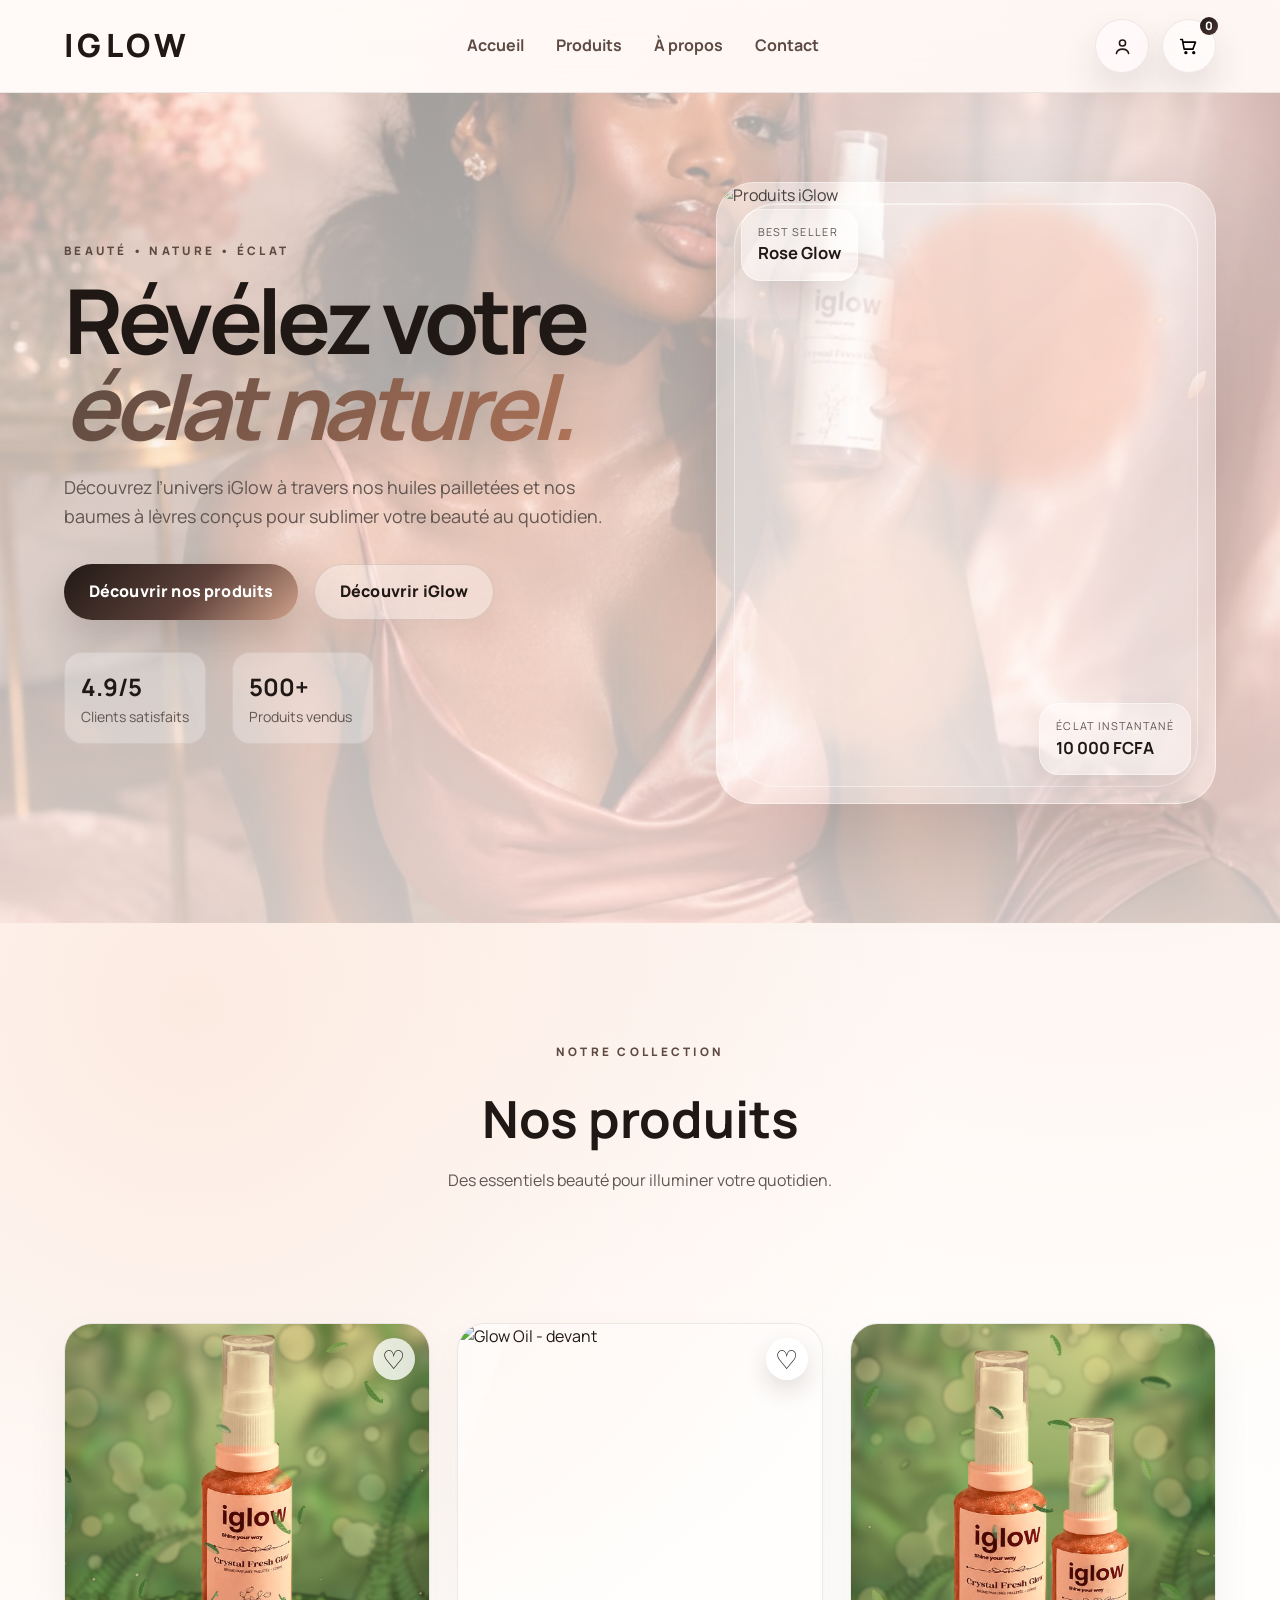
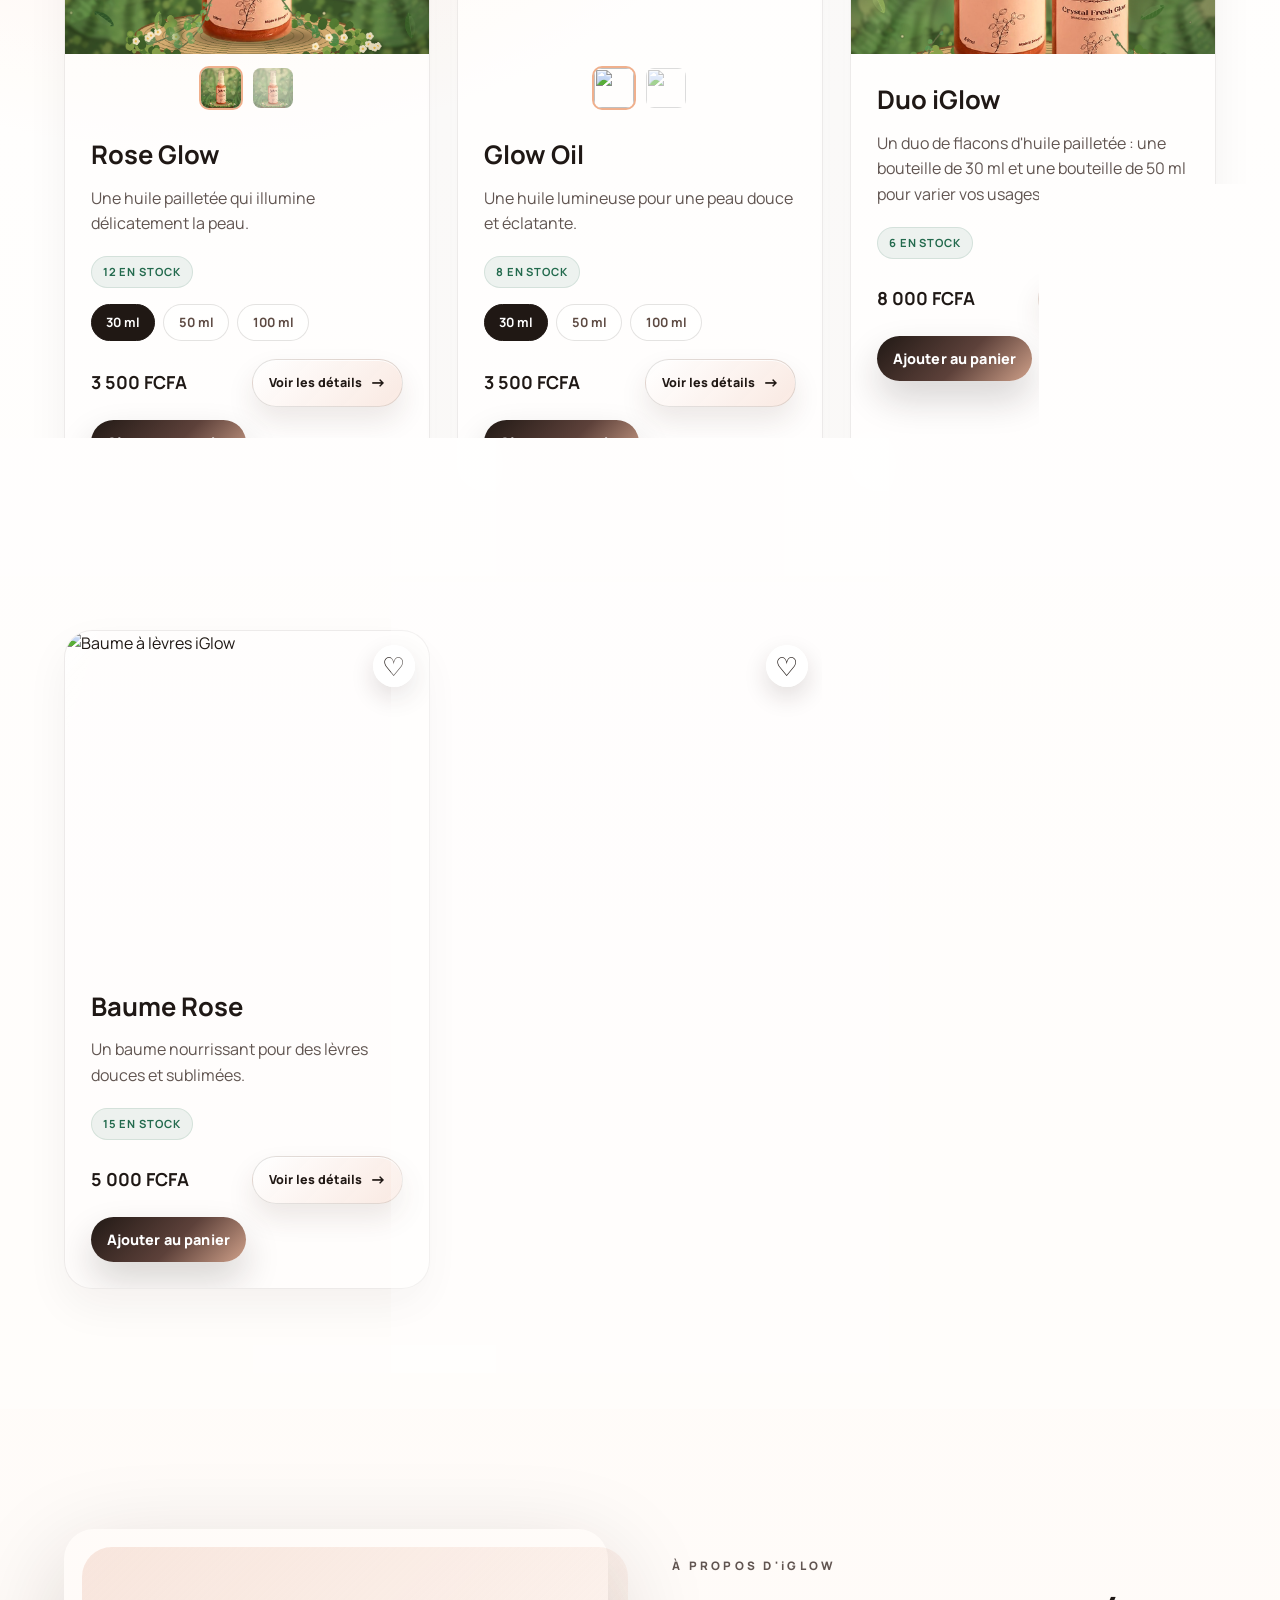
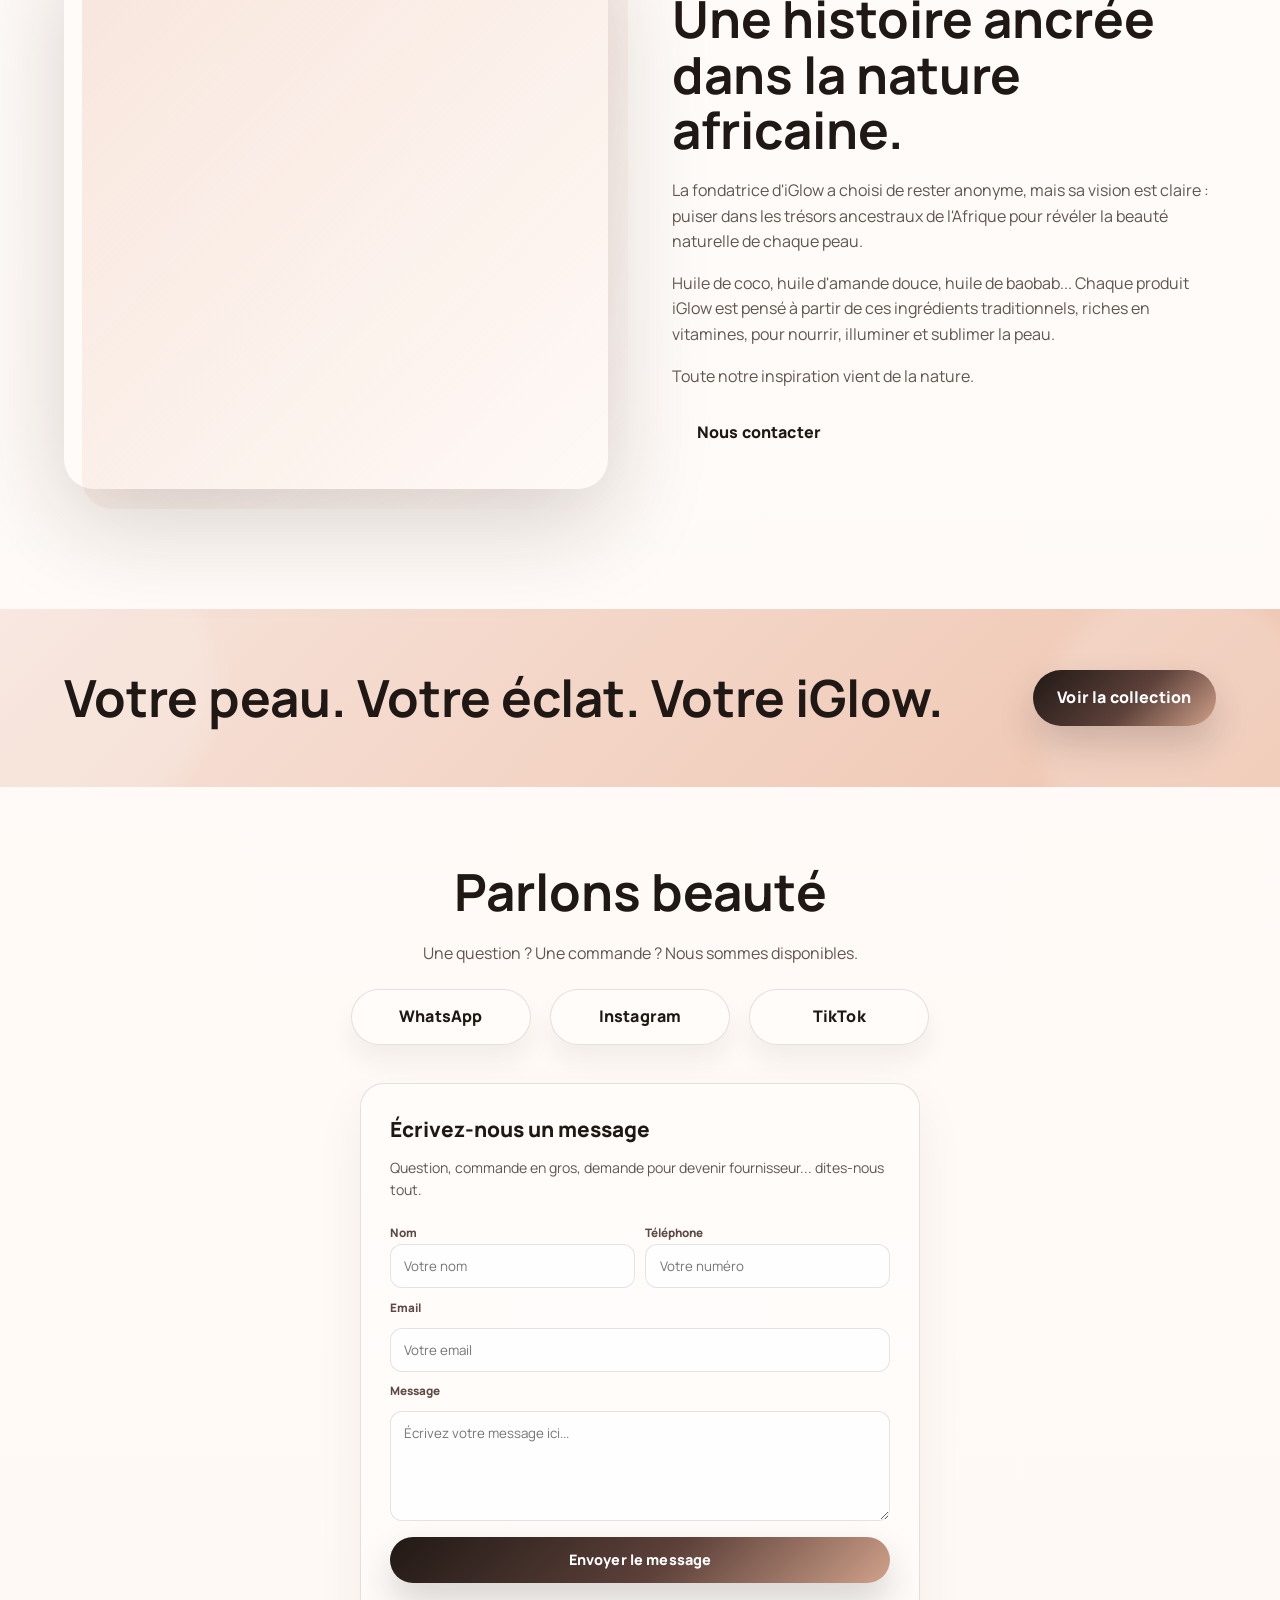
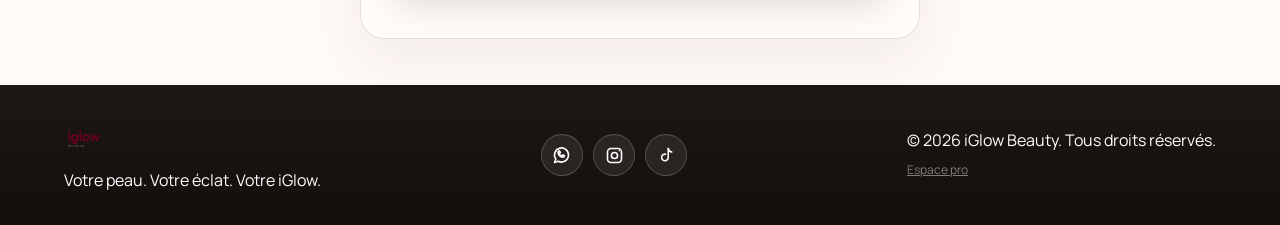
==== index.html @ 8fcd2f87 "Mettre a jour la photo de Rose Glow et deplacer Duo iGlow vers les huiles - Rose Glow utilise la pho" ====
<!DOCTYPE html>
<html lang="fr">
<head>
    <meta charset="UTF-8">
    <meta name="viewport" content="width=device-width, initial-scale=1.0">
    <title>iGlow Beauty | Votre éclat naturel</title>
    <meta name="description" content="Découvrez les huiles pailletées et baumes à lèvres iGlow.">
    <link rel="preconnect" href="https://fonts.googleapis.com">
    <link rel="preconnect" href="https://fonts.gstatic.com" crossorigin>
    <link href="https://fonts.googleapis.com/css2?family=Manrope:wght@400;500;600;700;800&display=swap" rel="stylesheet">
    <style>
.icon{width:21px;height:21px;display:block;fill:none;stroke:currentColor;stroke-width:1.8;stroke-linecap:round;stroke-linejoin:round}
@media (max-width:820px){.product-bottom{display:grid;grid-template-columns:1fr 1fr;align-items:stretch;gap:.7rem}.product-bottom strong{grid-column:1 / -1}.details-button,.order-button{width:100%;min-height:46px}}
@keyframes statFloat{0%,100%{transform:translateY(0) rotate(0deg)}50%{transform:translateY(-8px) rotate(.6deg)}}
.mini-stats div{animation:statFloat 4.8s ease-in-out infinite}.mini-stats div:nth-child(2){animation-delay:1.2s}.products-section{padding-bottom:48px}.category:last-child{margin-bottom:0}.about{padding-top:76px}
.header{background-image:linear-gradient(rgba(255,250,247,.68),rgba(255,250,247,.58)),url("photo hero.jpeg");background-size:cover;background-position:center 28%}.hero{background-image:linear-gradient(rgba(255,250,247,.64),rgba(255,250,247,.78)),url("photo hero.jpeg");background-size:cover;background-position:center 30%}.hero::before{background:radial-gradient(circle at 15% 20%,rgba(243,215,202,.28),transparent 18%),radial-gradient(circle at 80% 10%,rgba(255,255,255,.42),transparent 26%)}
:root{--bg:#fffaf7;--bg-strong:#f7eee9;--panel:rgba(255,255,255,.42);--panel-strong:rgba(255,255,255,.7);--primary:#201814;--primary-soft:#5d4a42;--accent:#f3d7ca;--accent-strong:#f0b08d;--text:#1f1815;--muted:#615551;--line:rgba(32,24,20,.12);--shadow-soft:0 30px 80px rgba(37,24,21,.12);--shadow-strong:0 32px 100px rgba(39,20,17,.18);--glass:rgba(255,255,255,.18);--glow:rgba(241,170,146,.45)}
*{margin:0;padding:0;box-sizing:border-box}
html{scroll-behavior:smooth}
body{font-family:"Manrope",sans-serif;color:var(--text);background:radial-gradient(circle at 15% 20%,rgba(240,176,141,.35),transparent 18%),radial-gradient(circle at 85% 10%,rgba(248,223,212,.65),transparent 20%),linear-gradient(180deg,#fffaf7 0%,#fffdfb 34%,#fff9f5 100%);line-height:1.6;overflow-x:hidden}
body.modal-open{overflow:hidden}
body::before{content:"";position:fixed;inset:0;background:linear-gradient(120deg,transparent 0%,rgba(255,255,255,.18) 45%,transparent 100%);pointer-events:none;z-index:0}
img{width:100%;display:block;object-fit:cover}
a{text-decoration:none;color:inherit}
button{font:inherit;border:none;background:none;cursor:pointer}
.container{width:min(1200px,90%);margin:0 auto;position:relative;z-index:1}
@keyframes floatY{0%,100%{transform:translateY(0)}50%{transform:translateY(-14px)}}
@keyframes drift{0%,100%{transform:translate3d(0,0,0) scale(1)}50%{transform:translate3d(15px,-18px,0) scale(1.08)}}
@keyframes pulseGlow{0%,100%{transform:scale(1);opacity:.72}50%{transform:scale(1.18);opacity:1}}
@keyframes shine{0%{transform:translateX(-120%) skewX(-20deg)}100%{transform:translateX(280%) skewX(-20deg)}}
@keyframes fadeUp{0%{opacity:0;transform:translateY(30px)}100%{opacity:1;transform:translateY(0)}}
@keyframes softBob{0%,100%{transform:translateY(0)}50%{transform:translateY(-6px)}}
@keyframes sparkleDrift{0%,100%{transform:translate3d(0,0,0) rotate(0deg)}50%{transform:translate3d(8px,-12px,0) rotate(6deg)}}
@keyframes premiumFloat{0%,100%{transform:translateY(0) scale(1);box-shadow:0 14px 28px rgba(72,36,28,.12)}50%{transform:translateY(-6px) scale(1.02);box-shadow:0 24px 42px rgba(72,36,28,.18)}}
@keyframes shimmerSweep{0%{transform:translateX(-120%) skewX(-18deg)}100%{transform:translateX(220%) skewX(-18deg)}}
@keyframes floatParticle{0%,100%{transform:translate3d(0,0,0) scale(1);opacity:.55}50%{transform:translate3d(10px,-18px,0) scale(1.14);opacity:1}}
@keyframes shimmerCore{0%,100%{opacity:.4;transform:scale(1)}50%{opacity:1;transform:scale(1.08)}}
@keyframes petalFloat{0%,100%{transform:translate3d(0,0,0) rotate(-8deg) scale(1);opacity:.5}50%{transform:translate3d(12px,-24px,0) rotate(14deg) scale(1.08);opacity:.9}}
@keyframes glowBreath{0%,100%{box-shadow:0 0 0 0 rgba(240,176,141,.08),inset 0 0 35px rgba(255,255,255,.12)}50%{box-shadow:0 0 0 14px rgba(240,176,141,.04),inset 0 0 55px rgba(255,255,255,.28)}}
.reveal{opacity:0;transform:translateY(30px);transition:opacity .9s ease,transform .9s ease}.reveal.visible{opacity:1;transform:translateY(0)}
.header{position:sticky;top:0;z-index:2000;background:rgba(255,250,247,.5);backdrop-filter:blur(18px);-webkit-backdrop-filter:blur(18px);border-bottom:1px solid rgba(32,24,20,.08)}
.nav{display:flex;align-items:center;justify-content:space-between;min-height:92px}.logo{font-size:2rem;font-weight:800;letter-spacing:.14em;text-transform:uppercase;position:relative;z-index:1;animation:softBob 4.5s ease-in-out infinite}
.nav-menu{display:flex;align-items:center;gap:2rem;font-weight:700;color:var(--primary-soft)}.nav-menu a{position:relative;transition:color .3s ease}.nav-menu a::after{content:"";position:absolute;left:0;bottom:-9px;width:100%;height:2px;background:linear-gradient(90deg,var(--primary),var(--accent-strong));transform:scaleX(0);transform-origin:center;transition:transform .3s ease}.nav-menu a:hover{color:var(--primary)}.nav-menu a:hover::after{transform:scaleX(1)}
.nav-actions{display:flex;align-items:center;gap:.8rem}.account-button{position:relative;width:54px;height:54px;display:grid;place-items:center;border-radius:50%;background:rgba(255,255,255,.5);border:1px solid rgba(32,24,20,.08);box-shadow:0 18px 36px rgba(53,39,34,.12);color:var(--primary);font-size:1.55rem;transition:transform .35s ease,box-shadow .35s ease,background .35s ease}.account-button:hover{transform:translateY(-2px) scale(1.04);background:rgba(255,255,255,.86);box-shadow:0 20px 40px rgba(53,39,34,.16)}
.cart-button,.burger{position:relative;width:54px;height:54px;display:grid;place-items:center;border-radius:50%;background:rgba(255,255,255,.5);border:1px solid rgba(32,24,20,.08);box-shadow:0 18px 36px rgba(53,39,34,.12);backdrop-filter:blur(12px);-webkit-backdrop-filter:blur(12px);transition:transform .35s ease,box-shadow .35s ease}.cart-button:hover,.burger:hover{transform:translateY(-2px) scale(1.02);box-shadow:0 20px 40px rgba(53,39,34,.16)}
.cart-count{position:absolute;right:-3px;top:-3px;min-width:18px;height:18px;padding:0 4px;display:grid;place-items:center;background:linear-gradient(135deg,var(--primary),#4b3531);color:#fff;border-radius:999px;font-size:.72rem;font-weight:800}.burger{display:none;border-radius:50%;padding:0;align-content:center;justify-items:center;gap:4px;overflow:hidden}.burger span{display:block;width:20px;height:2px;background:var(--primary);border-radius:999px;margin:0;transition:transform .3s ease,opacity .3s ease}.burger.open span:nth-child(1){transform:translateY(6px) rotate(45deg)}.burger.open span:nth-child(2){opacity:0}.burger.open span:nth-child(3){transform:translateY(-6px) rotate(-45deg)}
.hero{padding:80px 0 110px;position:relative}.hero::before{content:"";position:absolute;inset:0;background:radial-gradient(circle at 15% 20%,rgba(243,215,202,.4),transparent 18%),radial-gradient(circle at 80% 10%,rgba(255,255,255,.65),transparent 26%);pointer-events:none}.hero-content{display:grid;grid-template-columns:1.08fr .92fr;gap:64px;align-items:center}.hero-text{position:relative;z-index:1}.small-title,.section-title>p{font-size:.73rem;font-weight:800;letter-spacing:.28em;margin-bottom:1rem;color:var(--primary-soft)}.hero h1{font-size:clamp(3.1rem,7vw,6rem);line-height:.96;letter-spacing:-.06em;margin-bottom:1.5rem;text-shadow:0 12px 30px rgba(41,25,22,.06)}.hero h1 span{display:inline-block;font-style:italic;color:var(--primary-soft);background:linear-gradient(135deg,var(--primary-soft),#b1755a);-webkit-background-clip:text;background-clip:text;color:transparent}.hero-copy{max-width:580px;font-size:1.12rem;color:var(--muted)}
.hero-buttons{display:flex;gap:1rem;flex-wrap:wrap;margin-top:2.1rem}.button,.order-button,.contact-button{display:inline-flex;align-items:center;justify-content:center;min-height:56px;padding:.9rem 1.55rem;border-radius:999px;font-weight:800;letter-spacing:.01em;position:relative;overflow:hidden;transition:transform .3s ease,box-shadow .35s ease,filter .35s ease}.button::before,.order-button::before,.contact-button::before{content:"";position:absolute;inset:0;background:linear-gradient(120deg,transparent 0%,rgba(255,255,255,.45) 40%,transparent 100%);transform:translateX(-130%) skewX(-18deg);transition:transform .8s ease}.button:hover::before,.order-button:hover::before,.contact-button:hover::before{transform:translateX(130%) skewX(-18deg)}.button:hover,.order-button:hover,.contact-button:hover{transform:translateY(-3px);filter:brightness(1.03)}.primary-btn,.order-button{background:linear-gradient(135deg,#211915 0%,#5d413a 55%,#d0a18a 100%);color:#fff;box-shadow:0 18px 36px rgba(31,24,21,.18)}.button-outline,.contact-button{border:1px solid rgba(32,24,20,.12);background:rgba(255,255,255,.32);backdrop-filter:blur(10px);-webkit-backdrop-filter:blur(10px);color:var(--primary);box-shadow:0 12px 28px rgba(61,41,33,.06)}
.mini-stats{display:flex;gap:1.6rem;flex-wrap:wrap;margin-top:2rem}.mini-stats div{display:flex;flex-direction:column;min-width:142px;padding:.9rem 1rem;border-radius:18px;background:rgba(255,255,255,.28);border:1px solid rgba(32,24,20,.06);backdrop-filter:blur(10px);-webkit-backdrop-filter:blur(10px)}.mini-stats strong{font-size:1.5rem}.mini-stats span{color:var(--muted);font-size:.88rem}
.hero-visual{position:relative;min-height:640px;display:grid;place-items:center}.hero-visual::before{content:"";position:absolute;inset:30px 18px 26px 18px;border-radius:42px;border:1px solid rgba(255,255,255,.45);background:rgba(255,255,255,.08);box-shadow:inset 0 1px 0 rgba(255,255,255,.6);pointer-events:none;animation:glowBreath 6s ease-in-out infinite}.glow-orb{position:absolute;border-radius:50%;filter:blur(10px);animation:pulseGlow 5s ease-in-out infinite}.orb-one{width:280px;height:280px;background:rgba(241,170,146,.38);top:30px;right:60px}.orb-two{width:220px;height:220px;background:rgba(244,215,202,.6);bottom:70px;left:40px;animation-delay:.8s}.sparkle{position:absolute;width:12px;height:12px;border-radius:50%;background:radial-gradient(circle,#fff,#f7d8c4 30%,rgba(255,255,255,0) 72%);box-shadow:0 0 18px rgba(255,255,255,.9),0 0 32px rgba(243,215,202,.7);animation:floatParticle 6s ease-in-out infinite}.sparkle:nth-child(1){top:18%;left:8%;animation-delay:.2s}.sparkle:nth-child(2){right:10%;top:22%;animation-delay:1.4s}.sparkle:nth-child(3){bottom:18%;left:18%;animation-delay:2.2s}.sparkle:nth-child(4){bottom:12%;right:15%;animation-delay:3s}.petal{position:absolute;width:18px;height:28px;border-radius:100% 0 100% 0;background:linear-gradient(145deg,rgba(255,255,255,.75),rgba(240,176,141,.5));filter:blur(.2px);box-shadow:0 8px 18px rgba(190,111,87,.12);animation:petalFloat 7s ease-in-out infinite;pointer-events:none}.petal-one{top:31%;right:2%;animation-delay:1.2s}.petal-two{bottom:25%;left:4%;transform:rotate(-35deg) scale(.8);animation-delay:3.4s}.hero-text,.hero-visual,.category,.about-image,.about-text{animation:fadeUp .9s ease both}.hero-visual{animation-delay:.15s}.orb-one{animation:pulseGlow 5s ease-in-out infinite,sparkleDrift 7s ease-in-out infinite}.orb-two{animation:pulseGlow 5s ease-in-out infinite .8s,sparkleDrift 8s ease-in-out infinite .4s}
.product-showcase{position:relative;width:min(100%,520px);min-height:620px;border-radius:38px;overflow:hidden;background:rgba(255,255,255,.25);border:1px solid rgba(255,255,255,.5);box-shadow:var(--shadow-strong);backdrop-filter:blur(12px);-webkit-backdrop-filter:blur(12px);animation:floatY 6.5s ease-in-out infinite}.product-showcase::before{content:"";position:absolute;inset:0;background:linear-gradient(135deg,rgba(255,255,255,.18),rgba(255,255,255,0));z-index:1}.product-showcase img{height:620px;object-fit:cover}.floating-card{position:absolute;z-index:2;background:rgba(255,255,255,.22);border:1px solid rgba(255,255,255,.45);backdrop-filter:blur(14px);-webkit-backdrop-filter:blur(14px);border-radius:20px;padding:.8rem 1rem;box-shadow:0 18px 34px rgba(55,36,31,.12)}.card-top{top:26px;left:24px}.card-bottom{right:24px;bottom:28px}.floating-card span{display:block;font-size:.68rem;letter-spacing:.12em;text-transform:uppercase;color:var(--muted)}.floating-card strong{font-size:1.04rem}
.products-section{padding:120px 0;background:rgba(255,255,255,.3)}.section-title{text-align:center;margin-bottom:3.5rem}.section-title h2{font-size:clamp(2.3rem,4vw,3.7rem);margin-bottom:.5rem}.section-title span{color:var(--muted)}.category{margin-bottom:4rem}.category h3{font-size:1.9rem;margin-bottom:1.6rem}.products-grid{display:grid;grid-template-columns:repeat(3,minmax(0,1fr));gap:1.7rem}.product{position:relative;background:rgba(255,255,255,.28);border-radius:28px;overflow:hidden;border:1px solid rgba(32,24,20,.08);box-shadow:0 18px 44px rgba(42,24,18,.05);backdrop-filter:blur(12px);-webkit-backdrop-filter:blur(12px);transition:transform .35s ease,box-shadow .35s ease,border-color .35s ease;animation:premiumFloat 7s ease-in-out infinite}.product::before{content:"";position:absolute;inset:0;background:linear-gradient(120deg,transparent 0%,rgba(255,255,255,.38) 38%,transparent 100%);transform:translateX(-120%) skewX(-18deg);transition:transform .9s ease}.product:hover{transform:translateY(-10px) scale(1.01);box-shadow:0 26px 56px rgba(42,24,18,.1);border-color:rgba(32,24,20,.12)}.product:hover::before{transform:translateX(160%) skewX(-18deg)}.product-image{position:relative;height:330px;overflow:hidden}.product-image img{height:100%;transition:transform .6s ease}.product:hover .product-image img{transform:scale(1.08)}.product-info{padding:1.6rem}.product-info h4{font-size:1.6rem;margin-bottom:.6rem}.product-info p{color:var(--muted);margin-bottom:1.2rem}.favorite-button{position:absolute;top:14px;right:14px;width:42px;height:42px;display:grid;place-items:center;border-radius:50%;background:rgba(255,255,255,.78);color:var(--primary);font-size:1.65rem;line-height:1;box-shadow:0 10px 24px rgba(42,24,18,.14);backdrop-filter:blur(10px);-webkit-backdrop-filter:blur(10px);transition:transform .25s ease,background .25s ease,color .25s ease;z-index:2}.favorite-button:hover,.favorite-button.is-favorite{transform:scale(1.08);background:var(--primary);color:#fff}.product-gallery{position:relative;height:100%;touch-action:pan-y}.gallery-image{position:absolute;inset:0;width:100%;height:100%;opacity:0;pointer-events:none;transition:opacity .35s ease}.gallery-image.active{opacity:1;position:relative;pointer-events:auto}.gallery-thumbs{display:flex;gap:.5rem;justify-content:center;padding:.7rem 1.6rem 0}.gallery-thumb{width:44px;height:44px;border-radius:10px;overflow:hidden;border:2px solid transparent;padding:0;opacity:.55;transition:opacity .25s ease,border-color .25s ease}.gallery-thumb img{height:100%;object-fit:cover}.gallery-thumb.active,.gallery-thumb:hover{opacity:1;border-color:var(--accent-strong)}.size-options{display:flex;gap:.5rem;flex-wrap:wrap;margin-bottom:1.1rem}.size-option{padding:.45rem .9rem;border-radius:999px;border:1px solid var(--line);background:rgba(255,255,255,.5);color:var(--primary-soft);font-size:.8rem;font-weight:700;transition:all .25s ease}.size-option:hover{border-color:var(--accent-strong)}.size-option.active{background:var(--primary);border-color:var(--primary);color:#fff}
.product-meta{margin-bottom:1rem;display:flex;align-items:center}.stock-badge{display:inline-flex;align-items:center;gap:.4rem;padding:.38rem .7rem;border-radius:999px;font-size:.7rem;font-weight:700;letter-spacing:.08em;text-transform:uppercase;color:#236a4d;background:rgba(35,106,77,.08);border:1px solid rgba(35,106,77,.12)}.stock-badge.out-stock{color:#8d4736;background:rgba(141,71,54,.08);border-color:rgba(141,71,54,.12)}.product-bottom{display:flex;align-items:center;justify-content:space-between;flex-wrap:wrap;gap:.8rem}.product-bottom strong{font-size:1.12rem}.order-button{min-height:42px;padding:.7rem 1rem;font-size:.9rem}.details-button{position:relative;display:inline-flex;align-items:center;gap:.5rem;min-height:42px;padding:.65rem 1rem;border:1px solid rgba(32,24,20,.12);border-radius:999px;color:var(--primary);background:linear-gradient(135deg,rgba(255,255,255,.92),rgba(249,231,223,.9));box-shadow:0 14px 28px rgba(64,38,31,.10),inset 0 1px 0 rgba(255,255,255,.8);font-size:.78rem;font-weight:800;transition:all .35s ease;overflow:hidden;animation:premiumFloat 4.2s ease-in-out infinite}.details-button::before{content:"";position:absolute;inset:-1px;border-radius:inherit;background:linear-gradient(135deg,rgba(255,255,255,.8),rgba(240,176,141,.45),rgba(255,255,255,.8));opacity:.7;transform:translateX(-120%) skewX(-18deg);animation:shimmerSweep 3s ease-in-out infinite}.details-button::after{content:"→";position:relative;font-size:1rem;transition:transform .3s ease}.details-button:hover{transform:translateY(-3px) scale(1.02);border-color:rgba(32,24,20,.2);background:linear-gradient(135deg,#201814,#4d322d,#efc1a6);color:#fff;box-shadow:0 18px 34px rgba(38,22,18,.18)}.details-button:hover::after{transform:translateX(5px)}.details-button:hover::before{animation-duration:1.4s}
.product-modal[hidden]{display:none}.product-modal{position:fixed;inset:0;z-index:3000;display:grid;place-items:center;padding:1.2rem;background:rgba(29,23,21,.46);backdrop-filter:blur(8px);-webkit-backdrop-filter:blur(8px)}.product-modal-content{position:relative;display:grid;grid-template-columns:minmax(180px,.8fr) 1fr;gap:1.8rem;width:min(680px,100%);padding:1.2rem;border-radius:28px;background:var(--bg);box-shadow:var(--shadow-strong)}.modal-product-image{height:300px;border-radius:20px}.product-modal-content>div{align-self:center;padding:1rem}.modal-product-description{margin:1rem 0 1.4rem;color:var(--muted)}.modal-product-price{font-size:1.25rem}.modal-close{position:absolute;top:.6rem;right:.8rem;z-index:1;width:36px;height:36px;border-radius:50%;background:rgba(255,255,255,.8);color:var(--primary);font-size:1.5rem}
.cart-overlay[hidden],.cart-drawer[hidden],.cart-toast[hidden]{display:none}.cart-overlay{position:fixed;inset:0;z-index:3500;background:rgba(29,23,21,.38);backdrop-filter:blur(5px);-webkit-backdrop-filter:blur(5px)}.cart-drawer{position:fixed;top:0;right:0;bottom:0;z-index:3600;display:flex;flex-direction:column;width:min(470px,100%);background:rgba(255,250,247,.96);box-shadow:-30px 0 80px rgba(39,20,17,.18);transform:translateX(0);animation:drawerIn .38s ease}.cart-drawer-header{display:flex;align-items:flex-start;justify-content:space-between;padding:1.7rem 1.5rem 1.2rem;border-bottom:1px solid var(--line)}.cart-drawer-header p{font-size:.7rem;letter-spacing:.2em;color:var(--primary-soft);font-weight:800}.cart-drawer-header h2{font-size:1.8rem;line-height:1.1}.cart-close{width:38px;height:38px;border-radius:50%;background:rgba(32,24,20,.07);font-size:1.4rem;color:var(--primary)}.cart-items{flex:1;overflow:auto;padding:1.2rem 1.5rem}.cart-empty{text-align:center;padding:4rem 1rem;color:var(--muted)}.cart-empty strong{display:block;color:var(--primary);font-size:1.1rem;margin-bottom:.4rem}.cart-item{display:grid;grid-template-columns:68px 1fr auto;gap:.8rem;align-items:center;padding:1rem 0;border-bottom:1px solid var(--line)}.cart-item-image{width:68px;height:78px;border-radius:14px;object-fit:cover}.cart-item-name{font-weight:800;font-size:.95rem}.cart-item-price{font-size:.82rem;color:var(--muted);margin-top:.2rem}.cart-item-actions{display:flex;align-items:center;gap:.45rem;margin-top:.55rem}.quantity-button{width:26px;height:26px;display:grid;place-items:center;border-radius:50%;background:rgba(32,24,20,.08);color:var(--primary);font-weight:800}.quantity-value{min-width:22px;text-align:center;font-size:.85rem;font-weight:800}.cart-item-total{font-size:.9rem;font-weight:800;text-align:right;white-space:nowrap}.remove-item{display:block;margin-top:.35rem;color:#a15b49;font-size:.72rem;text-decoration:underline}.cart-summary{padding:1.25rem 1.5rem;border-top:1px solid var(--line);background:rgba(255,255,255,.42)}.summary-row{display:flex;justify-content:space-between;gap:1rem;margin-bottom:.35rem;color:var(--muted);font-size:.9rem}.summary-row.total{margin-top:.8rem;padding-top:.8rem;border-top:1px solid var(--line);color:var(--primary);font-size:1.15rem;font-weight:800}.checkout-form{display:grid;gap:.65rem;margin-top:1rem}.checkout-form label{font-size:.73rem;font-weight:800;color:var(--primary-soft)}.checkout-form input,.checkout-form textarea{width:100%;border:1px solid var(--line);border-radius:12px;padding:.75rem .85rem;background:rgba(255,255,255,.7);color:var(--primary);outline:none}.checkout-form textarea{min-height:68px;resize:vertical}.checkout-form input:focus,.checkout-form textarea:focus{border-color:var(--accent-strong);box-shadow:0 0 0 3px rgba(240,176,141,.18)}.checkout-submit{width:100%;margin-top:.35rem}.cart-toast{position:fixed;right:1.4rem;bottom:1.4rem;z-index:4000;display:flex;align-items:center;gap:.7rem;max-width:min(360px,calc(100% - 2rem));padding:1rem 1.1rem;border-radius:16px;background:#211915;color:#fff;box-shadow:0 20px 45px rgba(39,20,17,.25);animation:toastIn .35s ease}.toast-icon{width:25px;height:25px;display:grid;place-items:center;border-radius:50%;background:#d9a083;color:#211915;font-weight:800}@keyframes drawerIn{from{transform:translateX(100%)}to{transform:translateX(0)}}@keyframes toastIn{from{opacity:0;transform:translateY(15px)}to{opacity:1;transform:translateY(0)}}
.about{padding:120px 0}.about-content{display:grid;grid-template-columns:1fr 1fr;gap:4rem;align-items:center}.about-image{position:relative}.about-image img,.about-image video{width:100%;display:block;object-fit:cover;height:560px;border-radius:30px;box-shadow:var(--shadow-strong)}.about-image::after{content:"";position:absolute;inset:18px -20px -20px 18px;background:linear-gradient(135deg,rgba(243,215,202,.6),rgba(255,255,255,0));border-radius:30px;z-index:-1}.about-text h2{font-size:clamp(2.3rem,4vw,3.5rem);line-height:1.08;margin-bottom:1.3rem}.about-text p{color:var(--muted);margin-bottom:1rem}
.banner{padding:3rem 0;background:linear-gradient(135deg,#f7e4db 0%,#efc4af 100%);position:relative;overflow:hidden}.banner::before,.banner::after{content:"";position:absolute;width:280px;height:280px;border-radius:50%;background:rgba(255,255,255,.16);filter:blur(10px)}.banner::before{left:-60px;top:-70px}.banner::after{right:-40px;bottom:-80px}.banner-content{display:flex;justify-content:space-between;align-items:center;gap:1.5rem;flex-wrap:wrap;position:relative;z-index:1}.banner h2{font-size:clamp(2rem,4vw,3.3rem)}
.contact{padding:64px 0 46px}.contact .section-title{margin-bottom:1.4rem}.contact-buttons{display:flex;justify-content:center;gap:1.2rem;flex-wrap:wrap}.contact-button{min-width:180px;background:rgba(255,255,255,.36);border:1px solid rgba(32,24,20,.12);box-shadow:0 16px 26px rgba(52,37,32,.06);color:var(--primary)}.message-form{display:grid;gap:.65rem;max-width:560px;margin:2.4rem auto 0;padding:1.8rem;border-radius:24px;background:rgba(255,255,255,.42);border:1px solid var(--line);box-shadow:0 20px 50px rgba(52,37,32,.06)}.message-form-title{font-size:1.3rem;font-weight:800;color:var(--primary)}.message-form-hint{color:var(--muted);font-size:.88rem;margin-bottom:.4rem}.message-form-row{display:grid;grid-template-columns:1fr 1fr;gap:.65rem}.message-form label{font-size:.73rem;font-weight:800;color:var(--primary-soft)}.message-form input,.message-form textarea{width:100%;border:1px solid var(--line);border-radius:12px;padding:.75rem .85rem;background:rgba(255,255,255,.7);color:var(--primary);outline:none;font-family:inherit}.message-form textarea{min-height:110px;resize:vertical}.message-form input:focus,.message-form textarea:focus{border-color:var(--accent-strong);box-shadow:0 0 0 3px rgba(240,176,141,.18)}.message-submit{width:100%;margin-top:.35rem}.message-form-status{font-size:.85rem;font-weight:700;min-height:1.2em;color:var(--primary-soft)}.message-form-status.error{color:#a13b2b}.message-form-status.success{color:#2b7a4b}@media (max-width:560px){.message-form-row{grid-template-columns:1fr}}
footer{background:linear-gradient(180deg,#1d1715 0%,#120f0d 100%);color:#fff;padding:2rem 0}.footer-content{display:flex;justify-content:space-between;align-items:center;gap:1rem;flex-wrap:wrap}.footer-logo{height:44px;width:auto;display:block;margin-bottom:.4rem}.footer-admin-link{display:inline-block;margin-top:.4rem;font-size:.75rem;color:rgba(255,255,255,.45);text-decoration:underline}.footer-admin-link:hover{color:rgba(255,255,255,.75)}.footer-socials{display:flex;align-items:center;gap:.65rem}.footer-social{width:42px;height:42px;display:grid;place-items:center;border:1px solid rgba(255,255,255,.2);border-radius:50%;color:#fff;background:rgba(255,255,255,.08);font-size:1.15rem;transition:transform .25s ease,background .25s ease}.footer-social:hover{transform:translateY(-3px);background:rgba(255,255,255,.2)}
@media (max-width:820px){.nav-menu{position:absolute;top:calc(100% + 10px);left:4%;right:4%;z-index:10;display:flex;flex-direction:column;align-items:flex-start;gap:.25rem;padding:.8rem;background:rgba(255,250,247,.98);border:1px solid rgba(32,24,20,.14);border-radius:18px;box-shadow:0 18px 34px rgba(31,24,21,.18);backdrop-filter:blur(14px);-webkit-backdrop-filter:blur(14px);opacity:0;pointer-events:none;transform:translateY(-12px);transition:all .3s ease}.nav-menu a{width:100%;padding:.7rem .8rem;color:var(--primary);font-size:1rem;border-radius:12px}.nav-menu a:hover{background:rgba(243,215,202,.55)}.nav-menu a::after{display:none}.nav-menu.open{opacity:1;pointer-events:auto;transform:translateY(0)}.burger{display:grid;place-items:center}.account-button,.cart-button,.burger{width:46px;height:46px}.nav-actions{gap:.45rem}.hero{padding-top:42px;padding-bottom:34px}.hero-content,.about-content{grid-template-columns:1fr}.hero-visual{min-height:500px}.about{padding:56px 0}.about-content{gap:2rem}.about-image img,.about-image video{height:320px}.product-showcase{max-width:420px;min-height:440px}.product-showcase img{height:440px}.products-section{padding-top:58px}.products-grid{grid-template-columns:1fr}.product-modal-content{grid-template-columns:1fr;max-height:92vh;overflow-y:auto}.modal-product-image{height:220px}.product-modal-content>div{padding:.4rem}.banner{padding:2.25rem 0}.banner-content,.footer-content{flex-direction:column;text-align:center}.contact{padding:42px 0 30px}.contact .section-title h2{font-size:2rem}.contact .section-title span{font-size:.9rem}.contact-buttons{display:none}.cart-drawer{width:100%}.cart-drawer-header{padding-top:1.2rem}.cart-items{padding-left:1.1rem;padding-right:1.1rem}.cart-summary{padding-left:1.1rem;padding-right:1.1rem}}
    </style>
</head>
<body>
    <header class="header">
        <div class="container nav">
            <a href="#accueil" class="logo" aria-label="Accueil iGlow">iGlow</a>

            <nav class="nav-menu" aria-label="Menu principal">
                <a href="#accueil">Accueil</a>
                <a href="#produits">Produits</a>
                <a href="#apropos">À propos</a>
                <a href="#contact">Contact</a>
            </nav>

            <div class="nav-actions">
                <button class="account-button" type="button" aria-label="Ouvrir mon compte"><svg class="icon" viewBox="0 0 24 24" aria-hidden="true"><circle cx="12" cy="8" r="3.5"></circle><path d="M5 20c.8-3.2 3.2-5 7-5s6.2 1.8 7 5"></path></svg></button>
                <button class="cart-button" type="button" aria-label="Panier">
                    <svg class="icon" viewBox="0 0 24 24" aria-hidden="true"><path d="M3 4h2l2 11h10l3-8H6"></path><circle cx="9" cy="19" r="1"></circle><circle cx="18" cy="19" r="1"></circle></svg>
                    <span class="cart-count">0</span>
                </button>

                <button class="burger" type="button" aria-label="Ouvrir le menu" aria-expanded="false">
                    <span></span>
                    <span></span>
                    <span></span>
                </button>
            </div>
        </div>
    </header>

    <main>
        <section id="accueil" class="hero">
            <div class="container hero-content">
                <div class="hero-text reveal">
                    <p class="small-title">BEAUTÉ • NATURE • ÉCLAT</p>
                    <h1>Révélez votre <span>éclat naturel.</span></h1>
                    <p class="hero-copy">
                        Découvrez l’univers iGlow à travers nos huiles pailletées et nos baumes à lèvres conçus pour sublimer votre beauté au quotidien.
                    </p>

                    <div class="hero-buttons">
                        <a href="#produits" class="button primary-btn">Découvrir nos produits</a>
                        <a href="#apropos" class="button button-outline">Découvrir iGlow</a>
                    </div>

                    <div class="mini-stats">
                        <div>
                            <strong>4.9/5</strong>
                            <span>Clients satisfaits</span>
                        </div>
                        <div>
                            <strong>500+</strong>
                            <span>Produits vendus</span>
                        </div>
                    </div>
                </div>

                <div class="hero-visual reveal">
                    <span class="sparkle"></span>
                    <span class="sparkle"></span>
                    <span class="sparkle"></span>
                    <span class="sparkle"></span>
                    <span class="petal petal-one"></span>
                    <span class="petal petal-two"></span>
                    <div class="glow-orb orb-one"></div>
                    <div class="glow-orb orb-two"></div>

                    <div class="product-showcase">
                        <img src="https://images.unsplash.com/photo-1522335789203-aabd1fc54bc9?auto=format&fit=crop&w=900&q=80" alt="Produits iGlow">
                        <div class="floating-card card-top">
                            <span>Best seller</span>
                            <strong>Rose Glow</strong>
                        </div>
                        <div class="floating-card card-bottom">
                            <span>Éclat instantané</span>
                            <strong>10 000 FCFA</strong>
                        </div>
                    </div>
                </div>
            </div>
        </section>

        <section id="produits" class="products-section">
            <div class="container">
                <div class="section-title reveal">
                    <p>NOTRE COLLECTION</p>
                    <h2>Nos produits</h2>
                    <span>Des essentiels beauté pour illuminer votre quotidien.</span>
                </div>

                <div class="category reveal">
                    <h3>✨ Huiles pailletées</h3>
                    <div class="products-grid">
                        <article class="product" data-stock="12">
                            <div class="product-image">
                                <div class="product-gallery">
                                    <img src="iglow_nature.jpg" alt="Rose Glow - devant" class="gallery-image active" data-image-index="0">
                                    <img src="iglow_nature.jpg" alt="Rose Glow - derrière" class="gallery-image" data-image-index="1">
                                </div>
                                <button class="favorite-button" type="button" aria-label="Ajouter Rose Glow aux favoris" aria-pressed="false">♡</button>
                            </div>
                            <div class="gallery-thumbs">
                                <button type="button" class="gallery-thumb active" data-image-index="0" aria-label="Voir la photo de devant"><img src="iglow_nature.jpg" alt=""></button>
                                <button type="button" class="gallery-thumb" data-image-index="1" aria-label="Voir la photo de derrière"><img src="iglow_nature.jpg" alt=""></button>
                            </div>
                            <div class="product-info">
                                <h4>Rose Glow</h4>
                                <p>Une huile pailletée qui illumine délicatement la peau.</p>
                                <div class="product-meta">
                                    <span class="stock-badge" aria-label="Stock disponible"></span>
                                </div>
                                <div class="size-options" role="group" aria-label="Choisir la contenance">
                                    <button type="button" class="size-option active" data-size="30 ml" data-price="3500">30 ml</button>
                                    <button type="button" class="size-option" data-size="50 ml" data-price="5000">50 ml</button>
                                    <button type="button" class="size-option" data-size="100 ml" data-price="8000">100 ml</button>
                                </div>
                                <div class="product-bottom">
                                    <strong class="selected-price">3 500 FCFA</strong>
                                    <button class="details-button" type="button">Voir les détails</button>
                                    <button class="order-button add-cart-button" type="button">Ajouter au panier</button>
                                </div>
                            </div>
                        </article>

                        <article class="product" data-stock="8">
                            <div class="product-image">
                                <div class="product-gallery">
                                    <img src="https://images.unsplash.com/photo-1556228578-8c89e6adf883?auto=format&fit=crop&w=900&q=80" alt="Glow Oil - devant" class="gallery-image active" data-image-index="0">
                                    <img src="https://images.unsplash.com/photo-1556228578-8c89e6adf883?auto=format&fit=crop&w=900&q=80&flip=h" alt="Glow Oil - derrière" class="gallery-image" data-image-index="1">
                                </div>
                                <button class="favorite-button" type="button" aria-label="Ajouter Glow Oil aux favoris" aria-pressed="false">♡</button>
                            </div>
                            <div class="gallery-thumbs">
                                <button type="button" class="gallery-thumb active" data-image-index="0" aria-label="Voir la photo de devant"><img src="https://images.unsplash.com/photo-1556228578-8c89e6adf883?auto=format&fit=crop&w=200&q=60" alt=""></button>
                                <button type="button" class="gallery-thumb" data-image-index="1" aria-label="Voir la photo de derrière"><img src="https://images.unsplash.com/photo-1556228578-8c89e6adf883?auto=format&fit=crop&w=200&q=60&flip=h" alt=""></button>
                            </div>
                            <div class="product-info">
                                <h4>Glow Oil</h4>
                                <p>Une huile lumineuse pour une peau douce et éclatante.</p>
                                <div class="product-meta">
                                    <span class="stock-badge" aria-label="Stock disponible"></span>
                                </div>
                                <div class="size-options" role="group" aria-label="Choisir la contenance">
                                    <button type="button" class="size-option active" data-size="30 ml" data-price="3500">30 ml</button>
                                    <button type="button" class="size-option" data-size="50 ml" data-price="5000">50 ml</button>
                                    <button type="button" class="size-option" data-size="100 ml" data-price="8000">100 ml</button>
                                </div>
                                <div class="product-bottom">
                                    <strong class="selected-price">3 500 FCFA</strong>
                                    <button class="details-button" type="button">Voir les détails</button>
                                    <button class="order-button add-cart-button" type="button">Ajouter au panier</button>
                                </div>
                            </div>
                        </article>

                        <article class="product" data-stock="6">
                            <div class="product-image">
                                <img src="iglow_duo_story.jpg" alt="Duo iGlow">
                                <button class="favorite-button" type="button" aria-label="Ajouter Duo iGlow aux favoris" aria-pressed="false">♡</button>
                            </div>
                            <div class="product-info">
                                <h4>Duo iGlow</h4>
                                <p>Un duo de flacons d'huile pailletée : une bouteille de 30 ml et une bouteille de 50 ml pour varier vos usages.</p>
                                <div class="product-meta">
                                    <span class="stock-badge" aria-label="Stock disponible"></span>
                                </div>
                                <div class="product-bottom">
                                    <strong>8 000 FCFA</strong>
                                    <button class="details-button" type="button">Voir les détails</button>
                                    <button class="order-button add-cart-button" type="button">Ajouter au panier</button>
                                </div>
                            </div>
                        </article>
                    </div>
                </div>

                <div class="category reveal">
                    <h3>💋 Baumes à lèvres</h3>
                    <div class="products-grid">
                        <article class="product" data-stock="15">
                            <div class="product-image">
                                <img src="https://images.unsplash.com/photo-1571781926291-c477ebfd024b?auto=format&fit=crop&w=900&q=80" alt="Baume à lèvres iGlow">
                                <button class="favorite-button" type="button" aria-label="Ajouter Baume Rose aux favoris" aria-pressed="false">♡</button>
                            </div>
                            <div class="product-info">
                                <h4>Baume Rose</h4>
                                <p>Un baume nourrissant pour des lèvres douces et sublimées.</p>
                                <div class="product-meta">
                                    <span class="stock-badge" aria-label="Stock disponible"></span>
                                </div>
                                <div class="product-bottom">
                                    <strong>5 000 FCFA</strong>
                                    <button class="details-button" type="button">Voir les détails</button>
                                    <button class="order-button add-cart-button" type="button">Ajouter au panier</button>
                                </div>
                            </div>
                        </article>

                        <article class="product" data-stock="10">
                            <div class="product-image">
                                <img src="https://images.unsplash.com/photo-1524504388940-b1c1722653e1?auto=format&fit=crop&w=900&q=80" alt="Baume à lèvres iGlow">
                                <button class="favorite-button" type="button" aria-label="Ajouter Baume Transparent aux favoris" aria-pressed="false">♡</button>
                            </div>
                            <div class="product-info">
                                <h4>Baume Transparent</h4>
                                <p>Une formule simple pour hydrater et protéger les lèvres.</p>
                                <div class="product-meta">
                                    <span class="stock-badge" aria-label="Stock disponible"></span>
                                </div>
                                <div class="product-bottom">
                                    <strong>5 000 FCFA</strong>
                                    <button class="details-button" type="button">Voir les détails</button>
                                    <button class="order-button add-cart-button" type="button">Ajouter au panier</button>
                                </div>
                            </div>
                        </article>
                    </div>
                </div>
            </div>
        </section>

        <section id="apropos" class="about">
            <div class="container about-content">
                <div class="about-image reveal">
                    <video src="video_gouttes_feuilles.mp4" autoplay muted loop playsinline aria-label="iGlow Beauty"></video>
                </div>

                <div class="about-text reveal">
                    <p class="small-title">À PROPOS D'iGLOW</p>
                    <h2>Une histoire ancrée dans la nature africaine.</h2>
                    <p>
                        La fondatrice d'iGlow a choisi de rester anonyme, mais sa vision est claire : puiser dans les trésors ancestraux de l'Afrique pour révéler la beauté naturelle de chaque peau.
                    </p>
                    <p>
                        Huile de coco, huile d'amande douce, huile de baobab... Chaque produit iGlow est pensé à partir de ces ingrédients traditionnels, riches en vitamines, pour nourrir, illuminer et sublimer la peau.
                    </p>
                    <p>
                        Toute notre inspiration vient de la nature.
                    </p>
                    <a href="#contact" class="button">Nous contacter</a>
                </div>
            </div>
        </section>

        <section class="banner reveal">
            <div class="container banner-content">
                <h2>Votre peau. Votre éclat. Votre iGlow.</h2>
                <a href="#produits" class="button primary-btn">Voir la collection</a>
            </div>
        </section>

        <section id="contact" class="contact">
            <div class="container">
                <div class="section-title reveal">
                    <h2>Parlons beauté</h2>
                    <span>Une question ? Une commande ? Nous sommes disponibles.</span>
                </div>

                <div class="contact-buttons reveal">
                    <a href="https://wa.me/221785914007" class="contact-button">WhatsApp</a>
                    <a href="https://www.instagram.com/" class="contact-button">Instagram</a>
                    <a href="https://www.tiktok.com/" class="contact-button">TikTok</a>
                </div>

                <form class="message-form reveal" id="message-form">
                    <p class="message-form-title">Écrivez-nous un message</p>
                    <span class="message-form-hint">Question, commande en gros, demande pour devenir fournisseur... dites-nous tout.</span>
                    <div class="message-form-row">
                        <div>
                            <label for="message-name">Nom</label>
                            <input id="message-name" name="name" type="text" placeholder="Votre nom" required>
                        </div>
                        <div>
                            <label for="message-phone">Téléphone</label>
                            <input id="message-phone" name="phone" type="tel" placeholder="Votre numéro" required>
                        </div>
                    </div>
                    <label for="message-email">Email</label>
                    <input id="message-email" name="email" type="email" placeholder="Votre email" required>
                    <label for="message-text">Message</label>
                    <textarea id="message-text" name="message" placeholder="Écrivez votre message ici..." required></textarea>
                    <button type="submit" class="order-button message-submit">Envoyer le message</button>
                    <p class="message-form-status" role="status" aria-live="polite"></p>
                </form>
            </div>
        </section>
    </main>

    <div class="product-modal" role="dialog" aria-modal="true" aria-labelledby="modal-product-name" hidden>
        <div class="product-modal-content">
                <button class="modal-close" type="button" aria-label="Fermer" title="Fermer la fenêtre">×</button>
            <img class="modal-product-image" src="" alt="">
            <div>
                <p class="small-title">DÉTAILS DU PRODUIT</p>
                <h2 id="modal-product-name"></h2>
                <p class="modal-product-description"></p>
                <strong class="modal-product-price"></strong>
            </div>
        </div>
    </div>

    <div class="cart-overlay" hidden></div>
    <aside class="cart-drawer" role="dialog" aria-modal="true" aria-labelledby="cart-title" hidden>
        <div class="cart-drawer-header">
            <div>
                <p>VOTRE SÉLECTION</p>
                <h2 id="cart-title">Mon panier</h2>
            </div>
            <button class="cart-close" type="button" aria-label="Fermer le panier">×</button>
        </div>
        <div class="cart-items"></div>
        <div class="cart-summary">
            <div class="summary-row"><span>Sous-total</span><strong class="cart-subtotal">0 FCFA</strong></div>
            <div class="summary-row"><span>Livraison</span><span>À confirmer</span></div>
            <div class="summary-row total"><span>Total produits</span><strong class="cart-total">0 FCFA</strong></div>
            <form class="checkout-form">
                <label for="customer-name">Nom complet</label>
                <input id="customer-name" name="name" type="text" placeholder="Votre nom" required>
                <label for="customer-phone">Téléphone</label>
                <input id="customer-phone" name="phone" type="tel" placeholder="Votre numéro WhatsApp" required>
                <label for="customer-address">Adresse de livraison</label>
                <textarea id="customer-address" name="address" placeholder="Ville, quartier, adresse" required></textarea>
                <button class="order-button checkout-submit" type="submit">Valider ma commande</button>
            </form>
        </div>
    </aside>
    <div class="cart-toast" role="status" aria-live="polite" hidden><span class="toast-icon">✓</span><span class="toast-message"></span></div>

    <footer>
        <div class="container footer-content">
            <div>
                <img src="iglow-logo-transparent.png" alt="iGlow" class="footer-logo">
                <p>Votre peau. Votre éclat. Votre iGlow.</p>
            </div>
            <div class="footer-socials" aria-label="Réseaux sociaux">
                <a href="https://wa.me/221785914007" class="footer-social" aria-label="WhatsApp"><svg class="icon" viewBox="0 0 24 24" aria-hidden="true"><path d="M20 11.5a8 8 0 0 1-11.8 7L4 20l1.5-4A8 8 0 1 1 20 11.5Z"></path><path d="M9 9.5c.4 1.2 1.3 2.2 2.5 2.8.5.2 1 0 1.4-.4l.5-.6 2 1c-.2 1.1-1 1.7-2 1.7-2.8-.2-5.2-2.6-5.4-5.4 0-1 .6-1.8 1.7-2l1 2-.6.5c-.4.4-.6.9-.4 1.4Z"></path></svg></a>
                <a href="https://www.instagram.com/" class="footer-social" aria-label="Instagram"><svg class="icon" viewBox="0 0 24 24" aria-hidden="true"><rect x="4" y="4" width="16" height="16" rx="4"></rect><circle cx="12" cy="12" r="3.5"></circle><circle cx="17.5" cy="6.5" r=".8" fill="currentColor" stroke="none"></circle></svg></a>
                <a href="https://www.tiktok.com/" class="footer-social" aria-label="TikTok"><svg class="icon" viewBox="0 0 24 24" aria-hidden="true"><path d="M14 4v10.2a3.8 3.8 0 1 1-3-3.7"></path><path d="M14 4c.4 2.1 1.7 3.6 4 4"></path></svg></a>
            </div>
            <div>
                <p>© 2026 iGlow Beauty. Tous droits réservés.</p>
                <a href="admin.html" class="footer-admin-link">Espace pro</a>
            </div>
        </div>
    </footer>

    <script>
const SUPABASE_URL='https://hjduofhhimdezhywkvlx.supabase.co';
const SUPABASE_ANON_KEY='sb_publishable_tdvCZON4HcFe_7hmy6Nb-g_m6a8WDhe';
const supabaseClient=window.supabase?window.supabase.createClient(SUPABASE_URL,SUPABASE_ANON_KEY):null;
const burger=document.querySelector('.burger'),navMenu=document.querySelector('.nav-menu'),cartButton=document.querySelector('.cart-button'),accountButton=document.querySelector('.account-button'),revealItems=document.querySelectorAll('.reveal'),products=document.querySelectorAll('.product'),showcase=document.querySelector('.product-showcase'),cartCount=document.querySelector('.cart-count'),productModal=document.querySelector('.product-modal'),modalClose=document.querySelector('.modal-close'),cartDrawer=document.querySelector('.cart-drawer'),cartOverlay=document.querySelector('.cart-overlay'),cartClose=document.querySelector('.cart-close'),cartItems=document.querySelector('.cart-items'),cartSubtotal=document.querySelector('.cart-subtotal'),cartTotal=document.querySelector('.cart-total'),checkoutForm=document.querySelector('.checkout-form'),cartToast=document.querySelector('.cart-toast'),toastMessage=document.querySelector('.toast-message'),favoriteStorageKey='iglow-favorites',cartStorageKey='iglow-cart';
function readStoreState(key){try{const value=JSON.parse(localStorage.getItem(key)||'[]');return Array.isArray(value)?value:[]}catch{return []}}
let favorites=readStoreState(favoriteStorageKey),cart=readStoreState(cartStorageKey);
function saveStoreState(){localStorage.setItem(favoriteStorageKey,JSON.stringify(favorites));localStorage.setItem(cartStorageKey,JSON.stringify(cart))}
function updateCartCount(){const totalItems=cart.reduce((total,item)=>total+item.quantity,0);if(cartCount){cartCount.textContent=totalItems;cartCount.setAttribute('aria-label',`${totalItems} article${totalItems>1?'s':''} dans le panier`);cartCount.hidden=totalItems===0}}
function parsePrice(price){return Number(String(price).replace(/[^0-9]/g,''))||0}
function formatPrice(price){return `${price.toLocaleString('fr-FR')} FCFA`}
function cartItemPrice(item){return item.priceValue||parsePrice(item.price)}
function cartItemStock(item){return item.stock||999}
function getProductData(product){const baseName=product.querySelector('h4')?.textContent.trim()||'',activeSize=product.querySelector('.size-option.active'),priceValue=activeSize?Number(activeSize.dataset.price):parsePrice(product.querySelector('.product-bottom strong')?.textContent||''),name=activeSize?`${baseName} (${activeSize.dataset.size})`:baseName,activeImage=product.querySelector('.gallery-image.active')||product.querySelector('.product-image img');return{name,description:product.querySelector('.product-info p')?.textContent.trim()||'',price:formatPrice(priceValue),priceValue,image:activeImage?.src||'',stock:Number(product.dataset.stock||0)}}
function showProductDetails(product){const data=getProductData(product);if(!productModal)return;productModal.querySelector('.modal-product-image').src=data.image;productModal.querySelector('.modal-product-image').alt=data.name;productModal.querySelector('#modal-product-name').textContent=data.name;productModal.querySelector('.modal-product-description').textContent=data.description;productModal.querySelector('.modal-product-price').textContent=data.price;productModal.hidden=false;document.body.classList.add('modal-open')}
function closeProductDetails(){if(productModal){productModal.hidden=true;document.body.classList.remove('modal-open')}}
function showToast(message){if(!cartToast)return;toastMessage.textContent=message;cartToast.hidden=false;clearTimeout(showToast.timer);showToast.timer=setTimeout(()=>{cartToast.hidden=true},2800)}
function renderCart(){if(!cartItems)return;const total=cart.reduce((sum,item)=>sum+(cartItemPrice(item)*item.quantity),0);cartItems.innerHTML=cart.length?cart.map((item,index)=>`<div class="cart-item"><img class="cart-item-image" src="${item.image||''}" alt="${item.name}"><div><div class="cart-item-name">${item.name}</div><div class="cart-item-price">${formatPrice(cartItemPrice(item))} l'unité</div><div class="cart-item-actions"><button class="quantity-button" type="button" data-cart-action="decrease" data-cart-index="${index}" aria-label="Diminuer la quantité">−</button><span class="quantity-value">${item.quantity}</span><button class="quantity-button" type="button" data-cart-action="increase" data-cart-index="${index}" aria-label="Augmenter la quantité">+</button></div><button class="remove-item" type="button" data-cart-action="remove" data-cart-index="${index}">Supprimer</button></div><div class="cart-item-total">${formatPrice(cartItemPrice(item)*item.quantity)}</div></div>`).join(''):'<div class="cart-empty"><strong>Votre panier est vide</strong><span>Ajoutez vos essentiels iGlow pour commencer.</span></div>';if(cartSubtotal)cartSubtotal.textContent=formatPrice(total);if(cartTotal)cartTotal.textContent=formatPrice(total)}
function openCart(){renderCart();if(cartDrawer){cartDrawer.hidden=false;cartOverlay.hidden=false;document.body.classList.add('modal-open')}}
function closeCart(){if(cartDrawer){cartDrawer.hidden=true;cartOverlay.hidden=true;document.body.classList.remove('modal-open')}}
function addToCart(product){const data=getProductData(product);if(data.stock<1){showToast(`${data.name} est momentanément en rupture de stock.`);return}const existingItem=cart.find((item)=>item.name===data.name);if(existingItem){if(existingItem.quantity<data.stock)existingItem.quantity+=1;else{showToast(`Stock maximum atteint pour ${data.name}.`);return}}else cart.push({name:data.name,price:data.price,priceValue:data.priceValue,image:data.image,quantity:1,stock:data.stock});saveStoreState();updateCartCount();renderCart();showToast(`${data.name} est maintenant dans votre panier.`)}
async function syncProductsFromDatabase(){if(!supabaseClient)return;const{data,error}=await supabaseClient.from('products').select('name, description, price_xof, stock').eq('is_active',true);if(error){console.warn('Impossible de charger les produits Supabase.',error.message);return}const productsByName=new Map(data.map((product)=>[product.name,product]));products.forEach((product)=>{const name=product.querySelector('h4')?.textContent.trim(),databaseProduct=productsByName.get(name),badge=product.querySelector('.stock-badge'),price=product.querySelector('.product-bottom strong'),description=product.querySelector('.product-info p');if(!databaseProduct)return;product.dataset.stock=databaseProduct.stock;if(price&&!product.querySelector('.size-options'))price.textContent=`${databaseProduct.price_xof.toLocaleString('fr-FR')} FCFA`;if(description)description.textContent=databaseProduct.description;if(badge){badge.textContent=databaseProduct.stock>0?`${databaseProduct.stock} en stock`:'Rupture de stock';badge.classList.toggle('out-stock',databaseProduct.stock<=0)}})}
syncProductsFromDatabase();updateCartCount();
if(burger&&navMenu){burger.addEventListener('click',()=>{const isOpen=navMenu.classList.toggle('open');burger.classList.toggle('open',isOpen);burger.setAttribute('aria-expanded',String(isOpen))});navMenu.querySelectorAll('a').forEach(link=>link.addEventListener('click',()=>{navMenu.classList.remove('open');burger.classList.remove('open');burger.setAttribute('aria-expanded','false')}))}
if(cartButton)cartButton.addEventListener('click',openCart);
cartClose?.addEventListener('click',closeCart);cartOverlay?.addEventListener('click',closeCart);
cartItems?.addEventListener('click',(event)=>{const actionButton=event.target.closest('[data-cart-action]');if(!actionButton)return;const index=Number(actionButton.dataset.cartIndex),action=actionButton.dataset.cartAction,item=cart[index];if(!item)return;if(action==='increase'&&item.quantity<cartItemStock(item))item.quantity+=1;if(action==='decrease')item.quantity-=1;if(action==='remove'||item.quantity<1)cart.splice(index,1);saveStoreState();updateCartCount();renderCart()});
checkoutForm?.addEventListener('submit',(event)=>{event.preventDefault();if(!cart.length){showToast('Ajoutez au moins un produit avant de commander.');return}const formData=new FormData(checkoutForm),name=String(formData.get('name')||''),phone=String(formData.get('phone')||''),address=String(formData.get('address')||''),summary=cart.map((item)=>`- ${item.name} x${item.quantity}: ${formatPrice(cartItemPrice(item)*item.quantity)}`).join('\n'),total=cart.reduce((sum,item)=>sum+(cartItemPrice(item)*item.quantity),0),message=`Bonjour iGlow, je souhaite commander :\n\n${summary}\n\nTotal produits : ${formatPrice(total)}\n\nNom : ${name}\nTéléphone : ${phone}\nAdresse : ${address}`;window.open(`https://wa.me/221785914007?text=${encodeURIComponent(message)}`,'_blank');});
const messageForm=document.getElementById('message-form'),messageFormStatus=messageForm?.querySelector('.message-form-status'),messageSubmit=messageForm?.querySelector('.message-submit');
messageForm?.addEventListener('submit',async(event)=>{
    event.preventDefault();
    if(!supabaseClient){
        if(messageFormStatus){messageFormStatus.textContent='Service indisponible pour le moment, contactez-nous sur WhatsApp.';messageFormStatus.className='message-form-status error'}
        return;
    }
    const formData=new FormData(messageForm),name=String(formData.get('name')||'').trim(),phone=String(formData.get('phone')||'').trim(),email=String(formData.get('email')||'').trim(),messageText=String(formData.get('message')||'').trim();
    if(messageSubmit)messageSubmit.disabled=true;
    if(messageFormStatus){messageFormStatus.textContent='Envoi en cours...';messageFormStatus.className='message-form-status'}
    const{error}=await supabaseClient.from('messages').insert({name,phone,email,message:messageText});
    if(messageSubmit)messageSubmit.disabled=false;
    if(error){
        console.warn('Impossible d\'enregistrer le message.',error.message);
        if(messageFormStatus){messageFormStatus.textContent='Une erreur est survenue, réessayez ou contactez-nous sur WhatsApp.';messageFormStatus.className='message-form-status error'}
        return;
    }
    messageForm.reset();
    if(messageFormStatus){messageFormStatus.textContent='Message envoyé ! Nous vous répondrons bientôt.';messageFormStatus.className='message-form-status success'}
});
if(accountButton)accountButton.addEventListener('click',()=>{alert('La connexion à votre compte sera bientôt disponible.')});
if('IntersectionObserver'in window){const observer=new IntersectionObserver((entries)=>{entries.forEach((entry)=>{if(entry.isIntersecting){entry.target.classList.add('visible');observer.unobserve(entry.target)}})},{threshold:.18});revealItems.forEach((item)=>observer.observe(item))}else revealItems.forEach((item)=>item.classList.add('visible'));
if(showcase){showcase.addEventListener('pointermove',(event)=>{const rect=showcase.getBoundingClientRect(),x=((event.clientX-rect.left)/rect.width)*100,y=((event.clientY-rect.top)/rect.height)*100;showcase.style.transform=`rotateX(${(50-y)/20}deg) rotateY(${(x-50)/18}deg)`});showcase.addEventListener('pointerleave',()=>{showcase.style.transform='rotateX(0deg) rotateY(0deg)'})}
products.forEach((product)=>{const stock=Number(product.dataset.stock||0),badge=product.querySelector('.stock-badge');if(badge){if(stock>0){badge.textContent=`${stock} en stock`;badge.classList.remove('out-stock')}else{badge.textContent='Rupture de stock';badge.classList.add('out-stock')}}const productName=product.querySelector('h4')?.textContent.trim(),favoriteButton=product.querySelector('.favorite-button'),detailsButton=product.querySelector('.details-button'),addCartButton=product.querySelector('.add-cart-button');if(favoriteButton&&productName){const isFavorite=favorites.includes(productName);favoriteButton.classList.toggle('is-favorite',isFavorite);favoriteButton.textContent=isFavorite?'♥':'♡';favoriteButton.setAttribute('aria-pressed',String(isFavorite));favoriteButton.addEventListener('click',(event)=>{event.stopPropagation();const favoriteIndex=favorites.indexOf(productName);if(favoriteIndex>=0)favorites.splice(favoriteIndex,1);else favorites.push(productName);const nowFavorite=favorites.includes(productName);favoriteButton.classList.toggle('is-favorite',nowFavorite);favoriteButton.textContent=nowFavorite?'♥':'♡';favoriteButton.setAttribute('aria-pressed',String(nowFavorite));saveStoreState()})}const galleryImages=product.querySelectorAll('.gallery-image'),galleryThumbs=product.querySelectorAll('.gallery-thumb'),galleryEl=product.querySelector('.product-gallery');function setActiveImage(index){galleryImages.forEach((img)=>img.classList.toggle('active',Number(img.dataset.imageIndex)===index));galleryThumbs.forEach((thumb)=>thumb.classList.toggle('active',Number(thumb.dataset.imageIndex)===index))}galleryThumbs.forEach((thumb)=>thumb.addEventListener('click',(event)=>{event.stopPropagation();setActiveImage(Number(thumb.dataset.imageIndex))}));if(galleryEl&&galleryImages.length>1){let startX=0;galleryEl.addEventListener('pointerdown',(event)=>{startX=event.clientX});galleryEl.addEventListener('pointerup',(event)=>{const deltaX=event.clientX-startX;if(Math.abs(deltaX)<30)return;const currentIndex=Array.from(galleryImages).findIndex((img)=>img.classList.contains('active')),nextIndex=deltaX<0?Math.min(currentIndex+1,galleryImages.length-1):Math.max(currentIndex-1,0);setActiveImage(nextIndex)})}const sizeOptions=product.querySelectorAll('.size-option'),selectedPriceEl=product.querySelector('.selected-price');sizeOptions.forEach((option)=>option.addEventListener('click',(event)=>{event.stopPropagation();sizeOptions.forEach((opt)=>opt.classList.remove('active'));option.classList.add('active');if(selectedPriceEl)selectedPriceEl.textContent=formatPrice(Number(option.dataset.price))}));detailsButton?.addEventListener('click',()=>showProductDetails(product));addCartButton?.addEventListener('click',()=>addToCart(product));product.addEventListener('pointermove',(event)=>{const rect=product.getBoundingClientRect(),x=((event.clientX-rect.left)/rect.width)*100,y=((event.clientY-rect.top)/rect.height)*100;product.style.transform=`perspective(1000px) rotateX(${(50-y)/22}deg) rotateY(${(x-50)/22}deg) translateY(-6px)`});product.addEventListener('pointerleave',()=>{product.style.transform='perspective(1000px) rotateX(0deg) rotateY(0deg) translateY(0)'})});
modalClose?.addEventListener('click',closeProductDetails);productModal?.addEventListener('click',(event)=>{if(event.target===productModal)closeProductDetails()});document.addEventListener('keydown',(event)=>{if(event.key==='Escape')closeProductDetails()});
renderCart();
const heroVisual=document.querySelector('.hero-visual');
if(heroVisual){heroVisual.addEventListener('pointermove',(event)=>{const rect=heroVisual.getBoundingClientRect();const x=((event.clientX-rect.left)/rect.width-0.5)*12;const y=((event.clientY-rect.top)/rect.height-0.5)*12;heroVisual.style.setProperty('--x-shift',`${x}px`);heroVisual.style.setProperty('--y-shift',`${y}px`);heroVisual.querySelectorAll('.sparkle').forEach((sparkle,index)=>{const factor=(index+1)*0.6;sparkle.style.transform=`translate(${x*factor}px, ${y*factor}px)`;});});heroVisual.addEventListener('pointerleave',()=>{heroVisual.querySelectorAll('.sparkle').forEach((sparkle)=>{sparkle.style.transform='translate(0,0)';});});}
    </script>
</body>
</html>
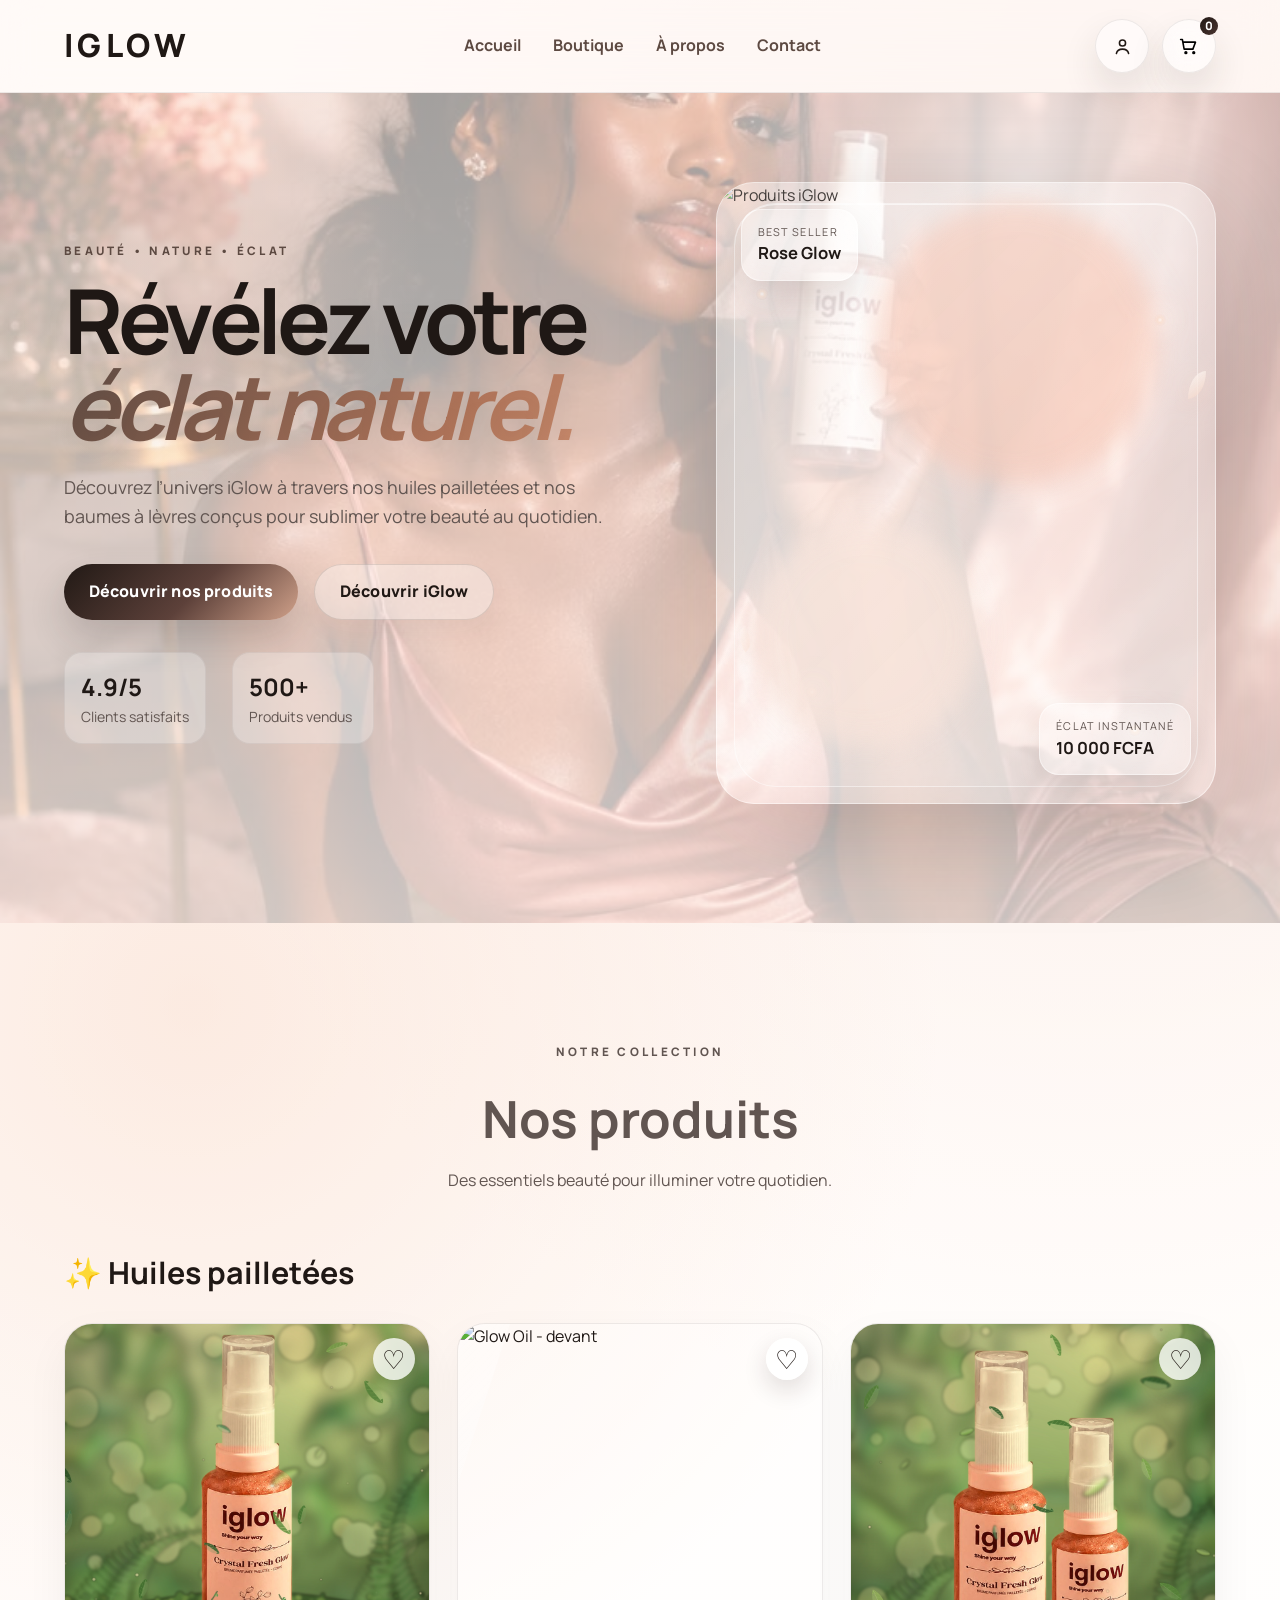
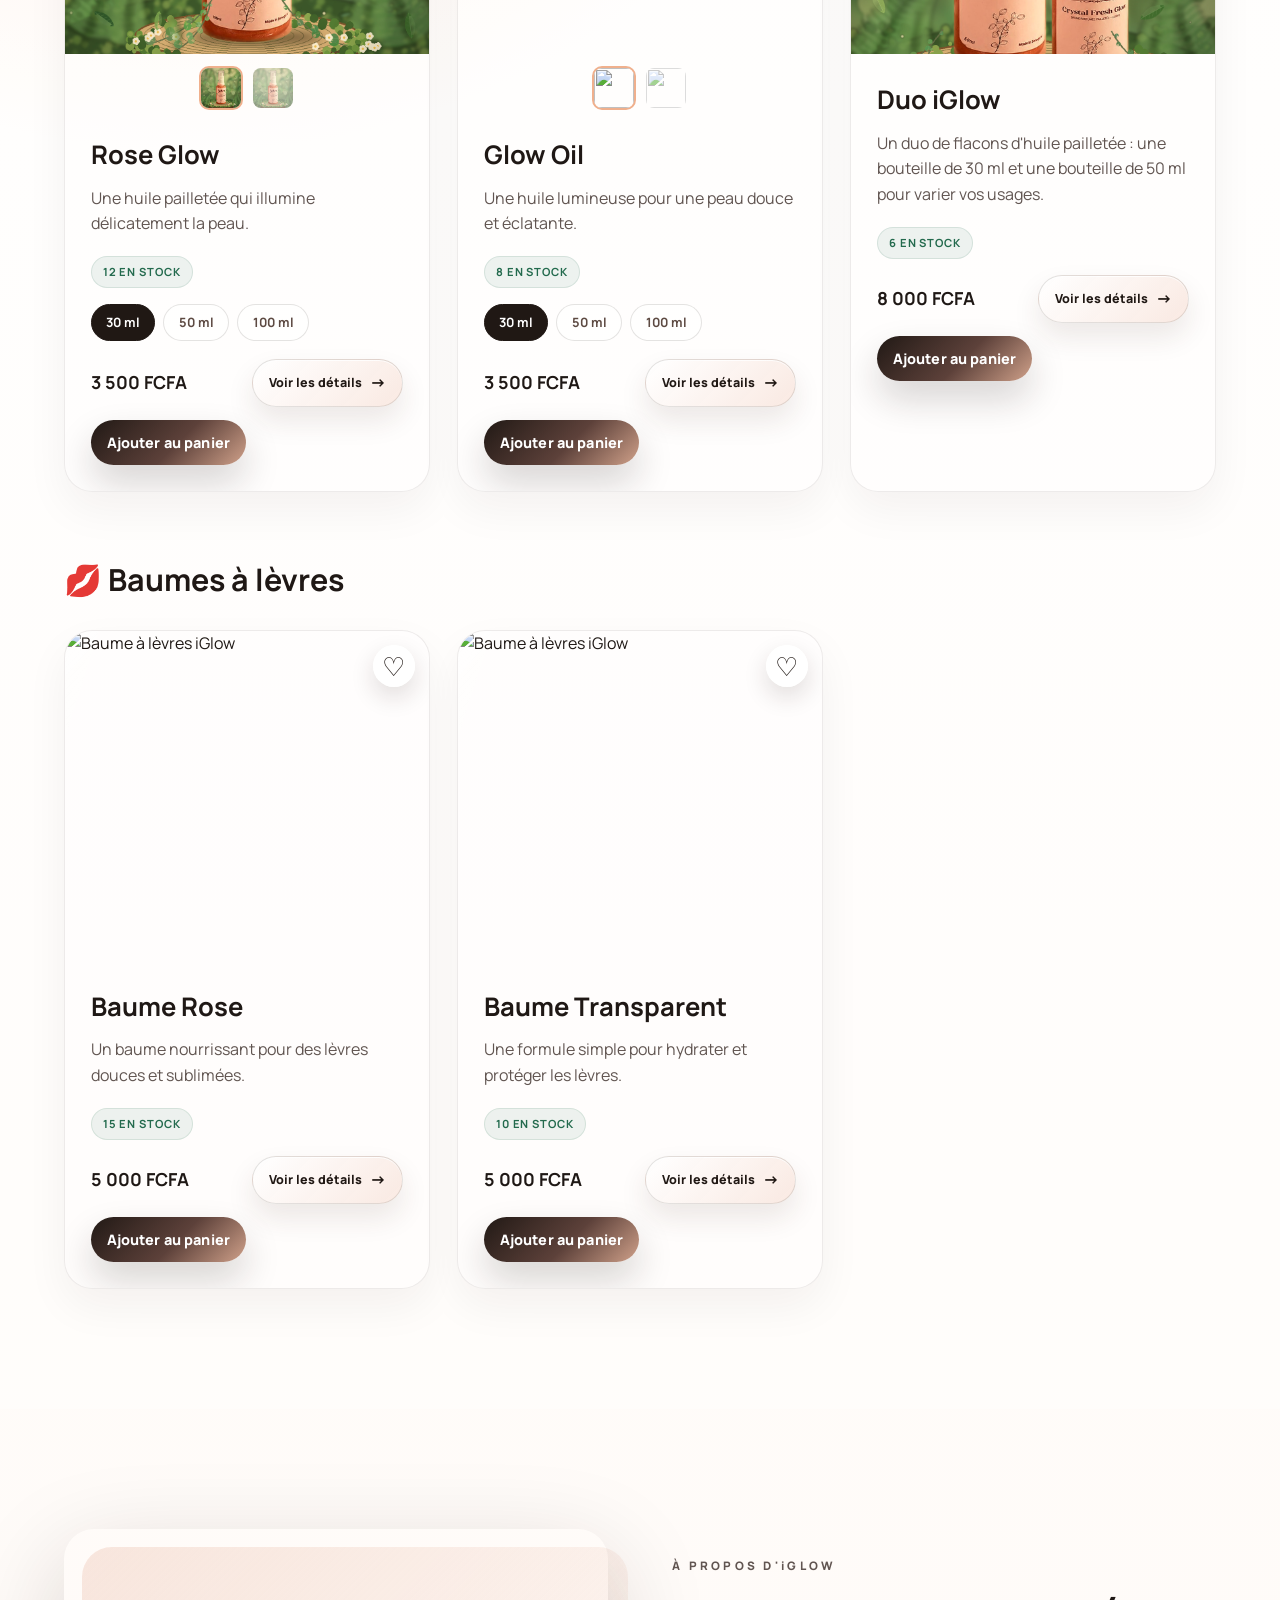
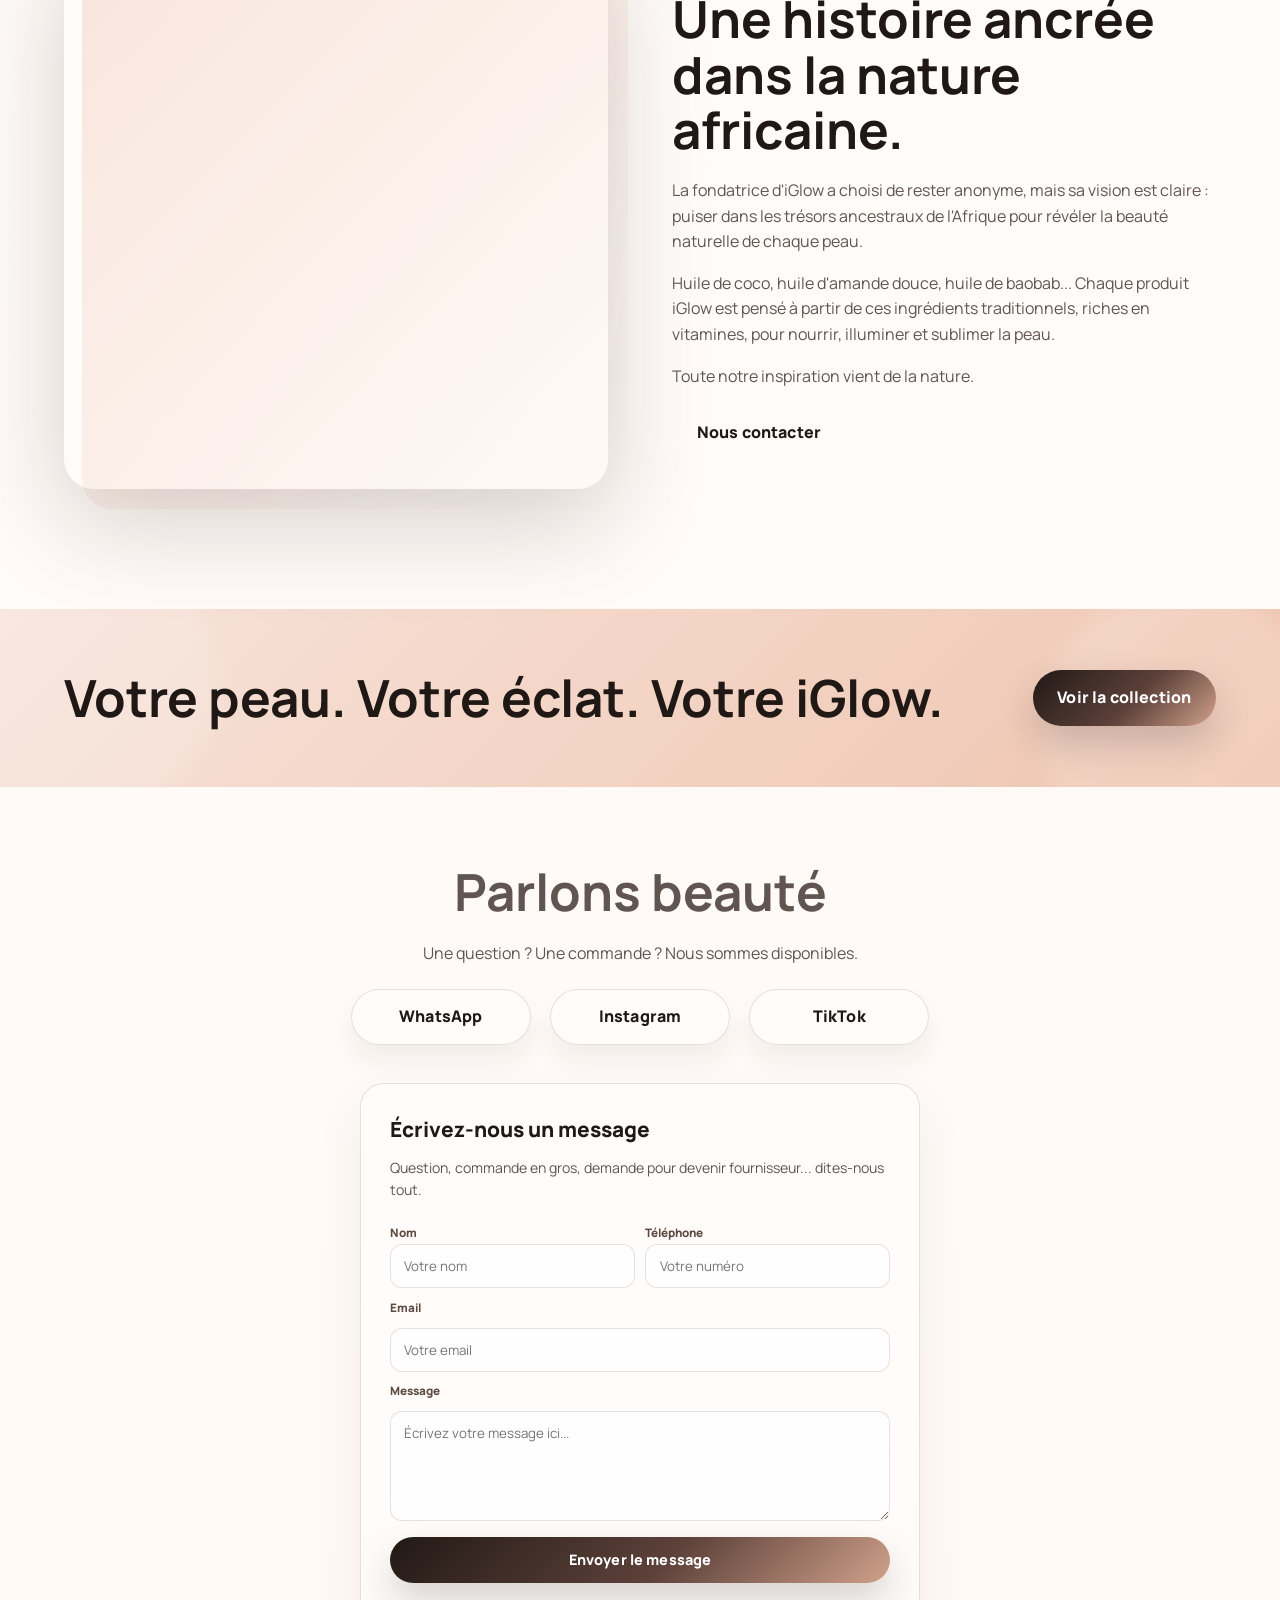
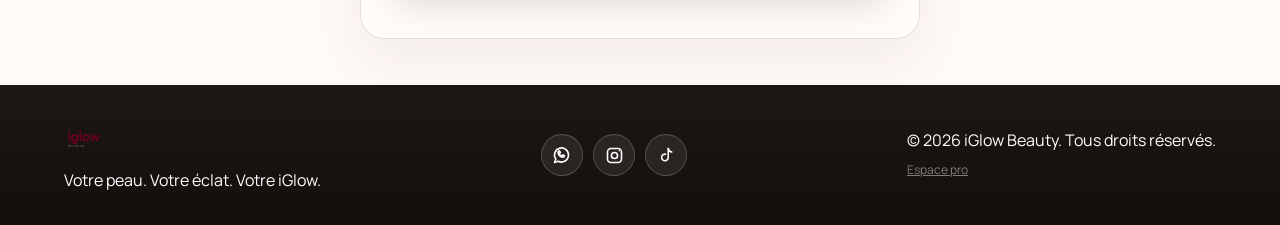
==== commit b0e57b6f: "Remettre les sections Produits et A propos sur la page d'accueil La page d'accueil affiche de nouvea" ====
--- a/index.html
+++ b/index.html
@@ -38,13 +38,15 @@
 @keyframes petalFloat{0%,100%{transform:translate3d(0,0,0) rotate(-8deg) scale(1);opacity:.5}50%{transform:translate3d(12px,-24px,0) rotate(14deg) scale(1.08);opacity:.9}}
 @keyframes glowBreath{0%,100%{box-shadow:0 0 0 0 rgba(240,176,141,.08),inset 0 0 35px rgba(255,255,255,.12)}50%{box-shadow:0 0 0 14px rgba(240,176,141,.04),inset 0 0 55px rgba(255,255,255,.28)}}
 .reveal{opacity:0;transform:translateY(30px);transition:opacity .9s ease,transform .9s ease}.reveal.visible{opacity:1;transform:translateY(0)}
+.text-split{display:inline-block;overflow:hidden;vertical-align:top}.text-split span{display:inline-block;transform:translateY(105%);transition:transform .65s cubic-bezier(.22,1,.36,1)}.text-split.in-view span{transform:translateY(0)}
+@keyframes gradientShift{0%,100%{background-position:0% center}50%{background-position:100% center}}
 .header{position:sticky;top:0;z-index:2000;background:rgba(255,250,247,.5);backdrop-filter:blur(18px);-webkit-backdrop-filter:blur(18px);border-bottom:1px solid rgba(32,24,20,.08)}
 .nav{display:flex;align-items:center;justify-content:space-between;min-height:92px}.logo{font-size:2rem;font-weight:800;letter-spacing:.14em;text-transform:uppercase;position:relative;z-index:1;animation:softBob 4.5s ease-in-out infinite}
 .nav-menu{display:flex;align-items:center;gap:2rem;font-weight:700;color:var(--primary-soft)}.nav-menu a{position:relative;transition:color .3s ease}.nav-menu a::after{content:"";position:absolute;left:0;bottom:-9px;width:100%;height:2px;background:linear-gradient(90deg,var(--primary),var(--accent-strong));transform:scaleX(0);transform-origin:center;transition:transform .3s ease}.nav-menu a:hover{color:var(--primary)}.nav-menu a:hover::after{transform:scaleX(1)}
 .nav-actions{display:flex;align-items:center;gap:.8rem}.account-button{position:relative;width:54px;height:54px;display:grid;place-items:center;border-radius:50%;background:rgba(255,255,255,.5);border:1px solid rgba(32,24,20,.08);box-shadow:0 18px 36px rgba(53,39,34,.12);color:var(--primary);font-size:1.55rem;transition:transform .35s ease,box-shadow .35s ease,background .35s ease}.account-button:hover{transform:translateY(-2px) scale(1.04);background:rgba(255,255,255,.86);box-shadow:0 20px 40px rgba(53,39,34,.16)}
 .cart-button,.burger{position:relative;width:54px;height:54px;display:grid;place-items:center;border-radius:50%;background:rgba(255,255,255,.5);border:1px solid rgba(32,24,20,.08);box-shadow:0 18px 36px rgba(53,39,34,.12);backdrop-filter:blur(12px);-webkit-backdrop-filter:blur(12px);transition:transform .35s ease,box-shadow .35s ease}.cart-button:hover,.burger:hover{transform:translateY(-2px) scale(1.02);box-shadow:0 20px 40px rgba(53,39,34,.16)}
 .cart-count{position:absolute;right:-3px;top:-3px;min-width:18px;height:18px;padding:0 4px;display:grid;place-items:center;background:linear-gradient(135deg,var(--primary),#4b3531);color:#fff;border-radius:999px;font-size:.72rem;font-weight:800}.burger{display:none;border-radius:50%;padding:0;align-content:center;justify-items:center;gap:4px;overflow:hidden}.burger span{display:block;width:20px;height:2px;background:var(--primary);border-radius:999px;margin:0;transition:transform .3s ease,opacity .3s ease}.burger.open span:nth-child(1){transform:translateY(6px) rotate(45deg)}.burger.open span:nth-child(2){opacity:0}.burger.open span:nth-child(3){transform:translateY(-6px) rotate(-45deg)}
-.hero{padding:80px 0 110px;position:relative}.hero::before{content:"";position:absolute;inset:0;background:radial-gradient(circle at 15% 20%,rgba(243,215,202,.4),transparent 18%),radial-gradient(circle at 80% 10%,rgba(255,255,255,.65),transparent 26%);pointer-events:none}.hero-content{display:grid;grid-template-columns:1.08fr .92fr;gap:64px;align-items:center}.hero-text{position:relative;z-index:1}.small-title,.section-title>p{font-size:.73rem;font-weight:800;letter-spacing:.28em;margin-bottom:1rem;color:var(--primary-soft)}.hero h1{font-size:clamp(3.1rem,7vw,6rem);line-height:.96;letter-spacing:-.06em;margin-bottom:1.5rem;text-shadow:0 12px 30px rgba(41,25,22,.06)}.hero h1 span{display:inline-block;font-style:italic;color:var(--primary-soft);background:linear-gradient(135deg,var(--primary-soft),#b1755a);-webkit-background-clip:text;background-clip:text;color:transparent}.hero-copy{max-width:580px;font-size:1.12rem;color:var(--muted)}
+.hero{padding:80px 0 110px;position:relative}.hero::before{content:"";position:absolute;inset:0;background:radial-gradient(circle at 15% 20%,rgba(243,215,202,.4),transparent 18%),radial-gradient(circle at 80% 10%,rgba(255,255,255,.65),transparent 26%);pointer-events:none}.hero-content{display:grid;grid-template-columns:1.08fr .92fr;gap:64px;align-items:center}.hero-text{position:relative;z-index:1}.small-title,.section-title>p{font-size:.73rem;font-weight:800;letter-spacing:.28em;margin-bottom:1rem;color:var(--primary-soft)}.hero h1{font-size:clamp(3.1rem,7vw,6rem);line-height:.96;letter-spacing:-.06em;margin-bottom:1.5rem;text-shadow:0 12px 30px rgba(41,25,22,.06)}.hero h1 span{display:inline-block;font-style:italic;color:var(--primary-soft);background:linear-gradient(135deg,var(--primary-soft),#b1755a,var(--accent-strong),var(--primary-soft));background-size:250% auto;-webkit-background-clip:text;background-clip:text;color:transparent;animation:gradientShift 7s ease infinite}.hero-copy{max-width:580px;font-size:1.12rem;color:var(--muted)}
 .hero-buttons{display:flex;gap:1rem;flex-wrap:wrap;margin-top:2.1rem}.button,.order-button,.contact-button{display:inline-flex;align-items:center;justify-content:center;min-height:56px;padding:.9rem 1.55rem;border-radius:999px;font-weight:800;letter-spacing:.01em;position:relative;overflow:hidden;transition:transform .3s ease,box-shadow .35s ease,filter .35s ease}.button::before,.order-button::before,.contact-button::before{content:"";position:absolute;inset:0;background:linear-gradient(120deg,transparent 0%,rgba(255,255,255,.45) 40%,transparent 100%);transform:translateX(-130%) skewX(-18deg);transition:transform .8s ease}.button:hover::before,.order-button:hover::before,.contact-button:hover::before{transform:translateX(130%) skewX(-18deg)}.button:hover,.order-button:hover,.contact-button:hover{transform:translateY(-3px);filter:brightness(1.03)}.primary-btn,.order-button{background:linear-gradient(135deg,#211915 0%,#5d413a 55%,#d0a18a 100%);color:#fff;box-shadow:0 18px 36px rgba(31,24,21,.18)}.button-outline,.contact-button{border:1px solid rgba(32,24,20,.12);background:rgba(255,255,255,.32);backdrop-filter:blur(10px);-webkit-backdrop-filter:blur(10px);color:var(--primary);box-shadow:0 12px 28px rgba(61,41,33,.06)}
 .mini-stats{display:flex;gap:1.6rem;flex-wrap:wrap;margin-top:2rem}.mini-stats div{display:flex;flex-direction:column;min-width:142px;padding:.9rem 1rem;border-radius:18px;background:rgba(255,255,255,.28);border:1px solid rgba(32,24,20,.06);backdrop-filter:blur(10px);-webkit-backdrop-filter:blur(10px)}.mini-stats strong{font-size:1.5rem}.mini-stats span{color:var(--muted);font-size:.88rem}
 .hero-visual{position:relative;min-height:640px;display:grid;place-items:center}.hero-visual::before{content:"";position:absolute;inset:30px 18px 26px 18px;border-radius:42px;border:1px solid rgba(255,255,255,.45);background:rgba(255,255,255,.08);box-shadow:inset 0 1px 0 rgba(255,255,255,.6);pointer-events:none;animation:glowBreath 6s ease-in-out infinite}.glow-orb{position:absolute;border-radius:50%;filter:blur(10px);animation:pulseGlow 5s ease-in-out infinite}.orb-one{width:280px;height:280px;background:rgba(241,170,146,.38);top:30px;right:60px}.orb-two{width:220px;height:220px;background:rgba(244,215,202,.6);bottom:70px;left:40px;animation-delay:.8s}.sparkle{position:absolute;width:12px;height:12px;border-radius:50%;background:radial-gradient(circle,#fff,#f7d8c4 30%,rgba(255,255,255,0) 72%);box-shadow:0 0 18px rgba(255,255,255,.9),0 0 32px rgba(243,215,202,.7);animation:floatParticle 6s ease-in-out infinite}.sparkle:nth-child(1){top:18%;left:8%;animation-delay:.2s}.sparkle:nth-child(2){right:10%;top:22%;animation-delay:1.4s}.sparkle:nth-child(3){bottom:18%;left:18%;animation-delay:2.2s}.sparkle:nth-child(4){bottom:12%;right:15%;animation-delay:3s}.petal{position:absolute;width:18px;height:28px;border-radius:100% 0 100% 0;background:linear-gradient(145deg,rgba(255,255,255,.75),rgba(240,176,141,.5));filter:blur(.2px);box-shadow:0 8px 18px rgba(190,111,87,.12);animation:petalFloat 7s ease-in-out infinite;pointer-events:none}.petal-one{top:31%;right:2%;animation-delay:1.2s}.petal-two{bottom:25%;left:4%;transform:rotate(-35deg) scale(.8);animation-delay:3.4s}.hero-text,.hero-visual,.category,.about-image,.about-text{animation:fadeUp .9s ease both}.hero-visual{animation-delay:.15s}.orb-one{animation:pulseGlow 5s ease-in-out infinite,sparkleDrift 7s ease-in-out infinite}.orb-two{animation:pulseGlow 5s ease-in-out infinite .8s,sparkleDrift 8s ease-in-out infinite .4s}
@@ -67,8 +69,8 @@
 
             <nav class="nav-menu" aria-label="Menu principal">
                 <a href="#accueil">Accueil</a>
-                <a href="#produits">Produits</a>
-                <a href="#apropos">À propos</a>
+                <a href="boutique.html">Boutique</a>
+                <a href="apropos.html">À propos</a>
                 <a href="#contact">Contact</a>
             </nav>
 
@@ -92,7 +94,7 @@
         <section id="accueil" class="hero">
             <div class="container hero-content">
                 <div class="hero-text reveal">
-                    <p class="small-title">BEAUTÉ • NATURE • ÉCLAT</p>
+                    <p class="small-title split-target">BEAUTÉ • NATURE • ÉCLAT</p>
                     <h1>Révélez votre <span>éclat naturel.</span></h1>
                     <p class="hero-copy">
                         Découvrez l’univers iGlow à travers nos huiles pailletées et nos baumes à lèvres conçus pour sublimer votre beauté au quotidien.
@@ -143,8 +145,8 @@
         <section id="produits" class="products-section">
             <div class="container">
                 <div class="section-title reveal">
-                    <p>NOTRE COLLECTION</p>
-                    <h2>Nos produits</h2>
+                    <p class="split-target">NOTRE COLLECTION</p>
+                    <h2 class="split-target">Nos produits</h2>
                     <span>Des essentiels beauté pour illuminer votre quotidien.</span>
                 </div>
 
@@ -304,7 +306,7 @@
 
         <section class="banner reveal">
             <div class="container banner-content">
-                <h2>Votre peau. Votre éclat. Votre iGlow.</h2>
+                <h2 class="split-target">Votre peau. Votre éclat. Votre iGlow.</h2>
                 <a href="#produits" class="button primary-btn">Voir la collection</a>
             </div>
         </section>
@@ -312,8 +314,8 @@
         <section id="contact" class="contact">
             <div class="container">
                 <div class="section-title reveal">
-                    <h2>Parlons beauté</h2>
-                    <span>Une question ? Une commande ? Nous sommes disponibles.</span>
+                    <h2 class="split-target">Parlons beauté</h2>
+                    <span class="split-target">Une question ? Une commande ? Nous sommes disponibles.</span>
                 </div>
 
                 <div class="contact-buttons reveal">
@@ -454,6 +456,9 @@
 });
 if(accountButton)accountButton.addEventListener('click',()=>{alert('La connexion à votre compte sera bientôt disponible.')});
 if('IntersectionObserver'in window){const observer=new IntersectionObserver((entries)=>{entries.forEach((entry)=>{if(entry.isIntersecting){entry.target.classList.add('visible');observer.unobserve(entry.target)}})},{threshold:.18});revealItems.forEach((item)=>observer.observe(item))}else revealItems.forEach((item)=>item.classList.add('visible'));
+function splitTextWords(el){if(!el||el.dataset.split)return;el.dataset.split='true';const words=el.textContent.trim().split(/\s+/);el.innerHTML=words.map((word,i)=>`<span class="text-split" style="transition-delay:${i*55}ms"><span>${word}</span></span>`).join(' ')}
+const splitTargets=document.querySelectorAll('.split-target');splitTargets.forEach(splitTextWords);
+if('IntersectionObserver'in window){const splitObserver=new IntersectionObserver((entries)=>{entries.forEach((entry)=>{if(entry.isIntersecting){entry.target.querySelectorAll('.text-split').forEach((w)=>w.classList.add('in-view'));splitObserver.unobserve(entry.target)}})},{threshold:.4});splitTargets.forEach((el)=>splitObserver.observe(el))}else splitTargets.forEach((el)=>el.querySelectorAll('.text-split').forEach((w)=>w.classList.add('in-view')));
 if(showcase){showcase.addEventListener('pointermove',(event)=>{const rect=showcase.getBoundingClientRect(),x=((event.clientX-rect.left)/rect.width)*100,y=((event.clientY-rect.top)/rect.height)*100;showcase.style.transform=`rotateX(${(50-y)/20}deg) rotateY(${(x-50)/18}deg)`});showcase.addEventListener('pointerleave',()=>{showcase.style.transform='rotateX(0deg) rotateY(0deg)'})}
 products.forEach((product)=>{const stock=Number(product.dataset.stock||0),badge=product.querySelector('.stock-badge');if(badge){if(stock>0){badge.textContent=`${stock} en stock`;badge.classList.remove('out-stock')}else{badge.textContent='Rupture de stock';badge.classList.add('out-stock')}}const productName=product.querySelector('h4')?.textContent.trim(),favoriteButton=product.querySelector('.favorite-button'),detailsButton=product.querySelector('.details-button'),addCartButton=product.querySelector('.add-cart-button');if(favoriteButton&&productName){const isFavorite=favorites.includes(productName);favoriteButton.classList.toggle('is-favorite',isFavorite);favoriteButton.textContent=isFavorite?'♥':'♡';favoriteButton.setAttribute('aria-pressed',String(isFavorite));favoriteButton.addEventListener('click',(event)=>{event.stopPropagation();const favoriteIndex=favorites.indexOf(productName);if(favoriteIndex>=0)favorites.splice(favoriteIndex,1);else favorites.push(productName);const nowFavorite=favorites.includes(productName);favoriteButton.classList.toggle('is-favorite',nowFavorite);favoriteButton.textContent=nowFavorite?'♥':'♡';favoriteButton.setAttribute('aria-pressed',String(nowFavorite));saveStoreState()})}const galleryImages=product.querySelectorAll('.gallery-image'),galleryThumbs=product.querySelectorAll('.gallery-thumb'),galleryEl=product.querySelector('.product-gallery');function setActiveImage(index){galleryImages.forEach((img)=>img.classList.toggle('active',Number(img.dataset.imageIndex)===index));galleryThumbs.forEach((thumb)=>thumb.classList.toggle('active',Number(thumb.dataset.imageIndex)===index))}galleryThumbs.forEach((thumb)=>thumb.addEventListener('click',(event)=>{event.stopPropagation();setActiveImage(Number(thumb.dataset.imageIndex))}));if(galleryEl&&galleryImages.length>1){let startX=0;galleryEl.addEventListener('pointerdown',(event)=>{startX=event.clientX});galleryEl.addEventListener('pointerup',(event)=>{const deltaX=event.clientX-startX;if(Math.abs(deltaX)<30)return;const currentIndex=Array.from(galleryImages).findIndex((img)=>img.classList.contains('active')),nextIndex=deltaX<0?Math.min(currentIndex+1,galleryImages.length-1):Math.max(currentIndex-1,0);setActiveImage(nextIndex)})}const sizeOptions=product.querySelectorAll('.size-option'),selectedPriceEl=product.querySelector('.selected-price');sizeOptions.forEach((option)=>option.addEventListener('click',(event)=>{event.stopPropagation();sizeOptions.forEach((opt)=>opt.classList.remove('active'));option.classList.add('active');if(selectedPriceEl)selectedPriceEl.textContent=formatPrice(Number(option.dataset.price))}));detailsButton?.addEventListener('click',()=>showProductDetails(product));addCartButton?.addEventListener('click',()=>addToCart(product));product.addEventListener('pointermove',(event)=>{const rect=product.getBoundingClientRect(),x=((event.clientX-rect.left)/rect.width)*100,y=((event.clientY-rect.top)/rect.height)*100;product.style.transform=`perspective(1000px) rotateX(${(50-y)/22}deg) rotateY(${(x-50)/22}deg) translateY(-6px)`});product.addEventListener('pointerleave',()=>{product.style.transform='perspective(1000px) rotateX(0deg) rotateY(0deg) translateY(0)'})});
 modalClose?.addEventListener('click',closeProductDetails);productModal?.addEventListener('click',(event)=>{if(event.target===productModal)closeProductDetails()});document.addEventListener('keydown',(event)=>{if(event.key==='Escape')closeProductDetails()});
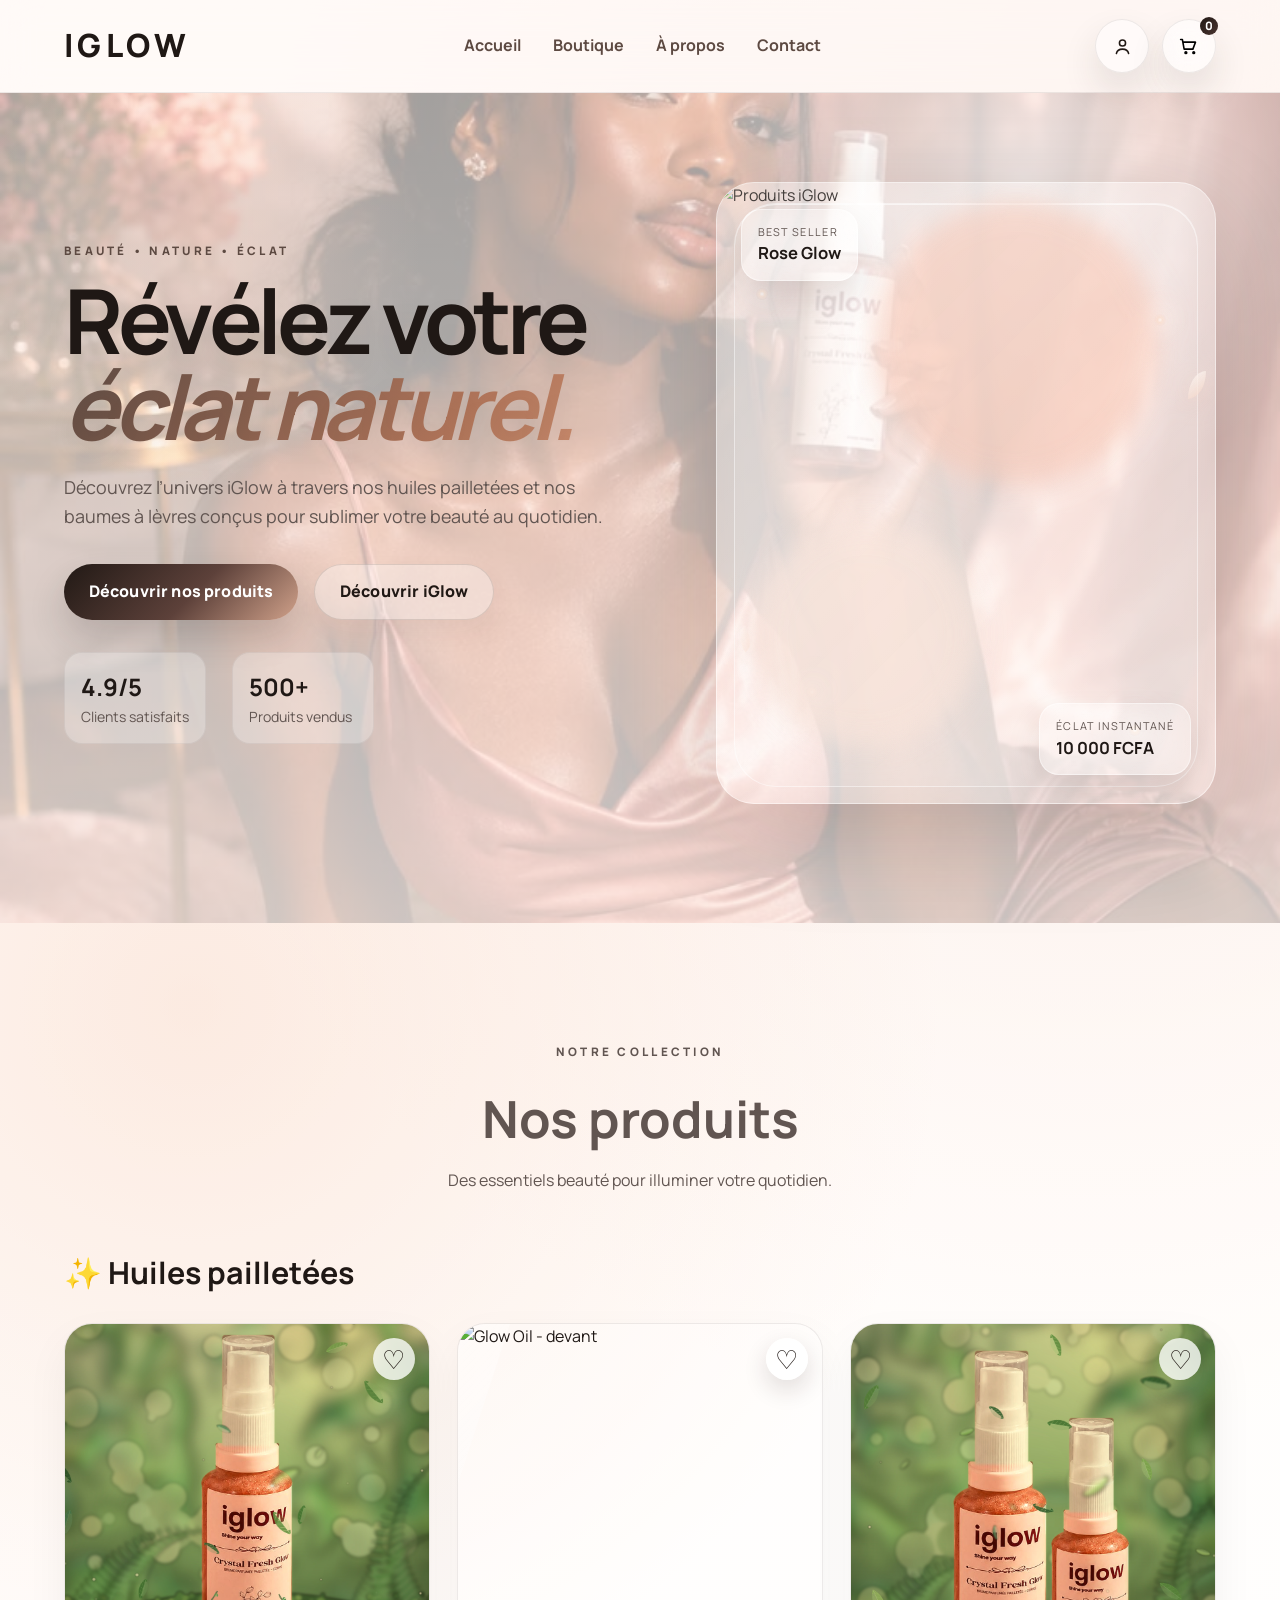
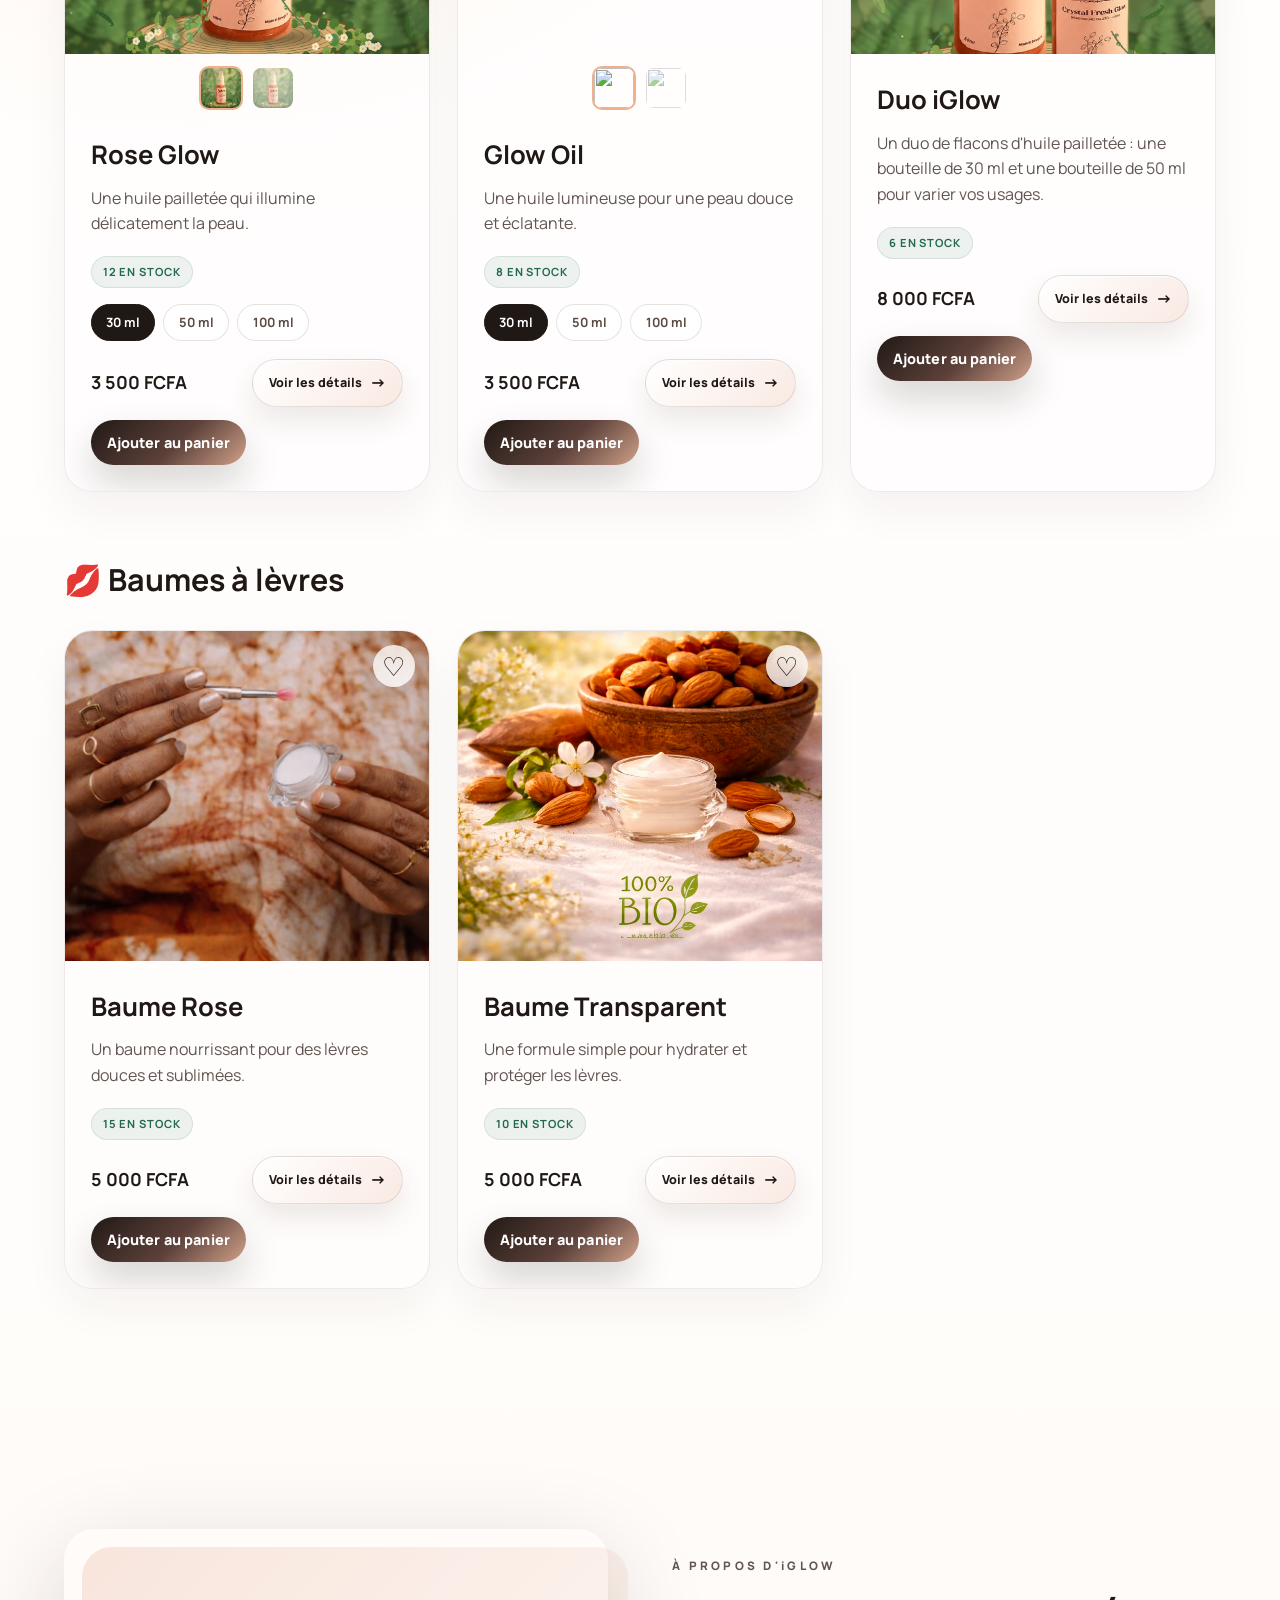
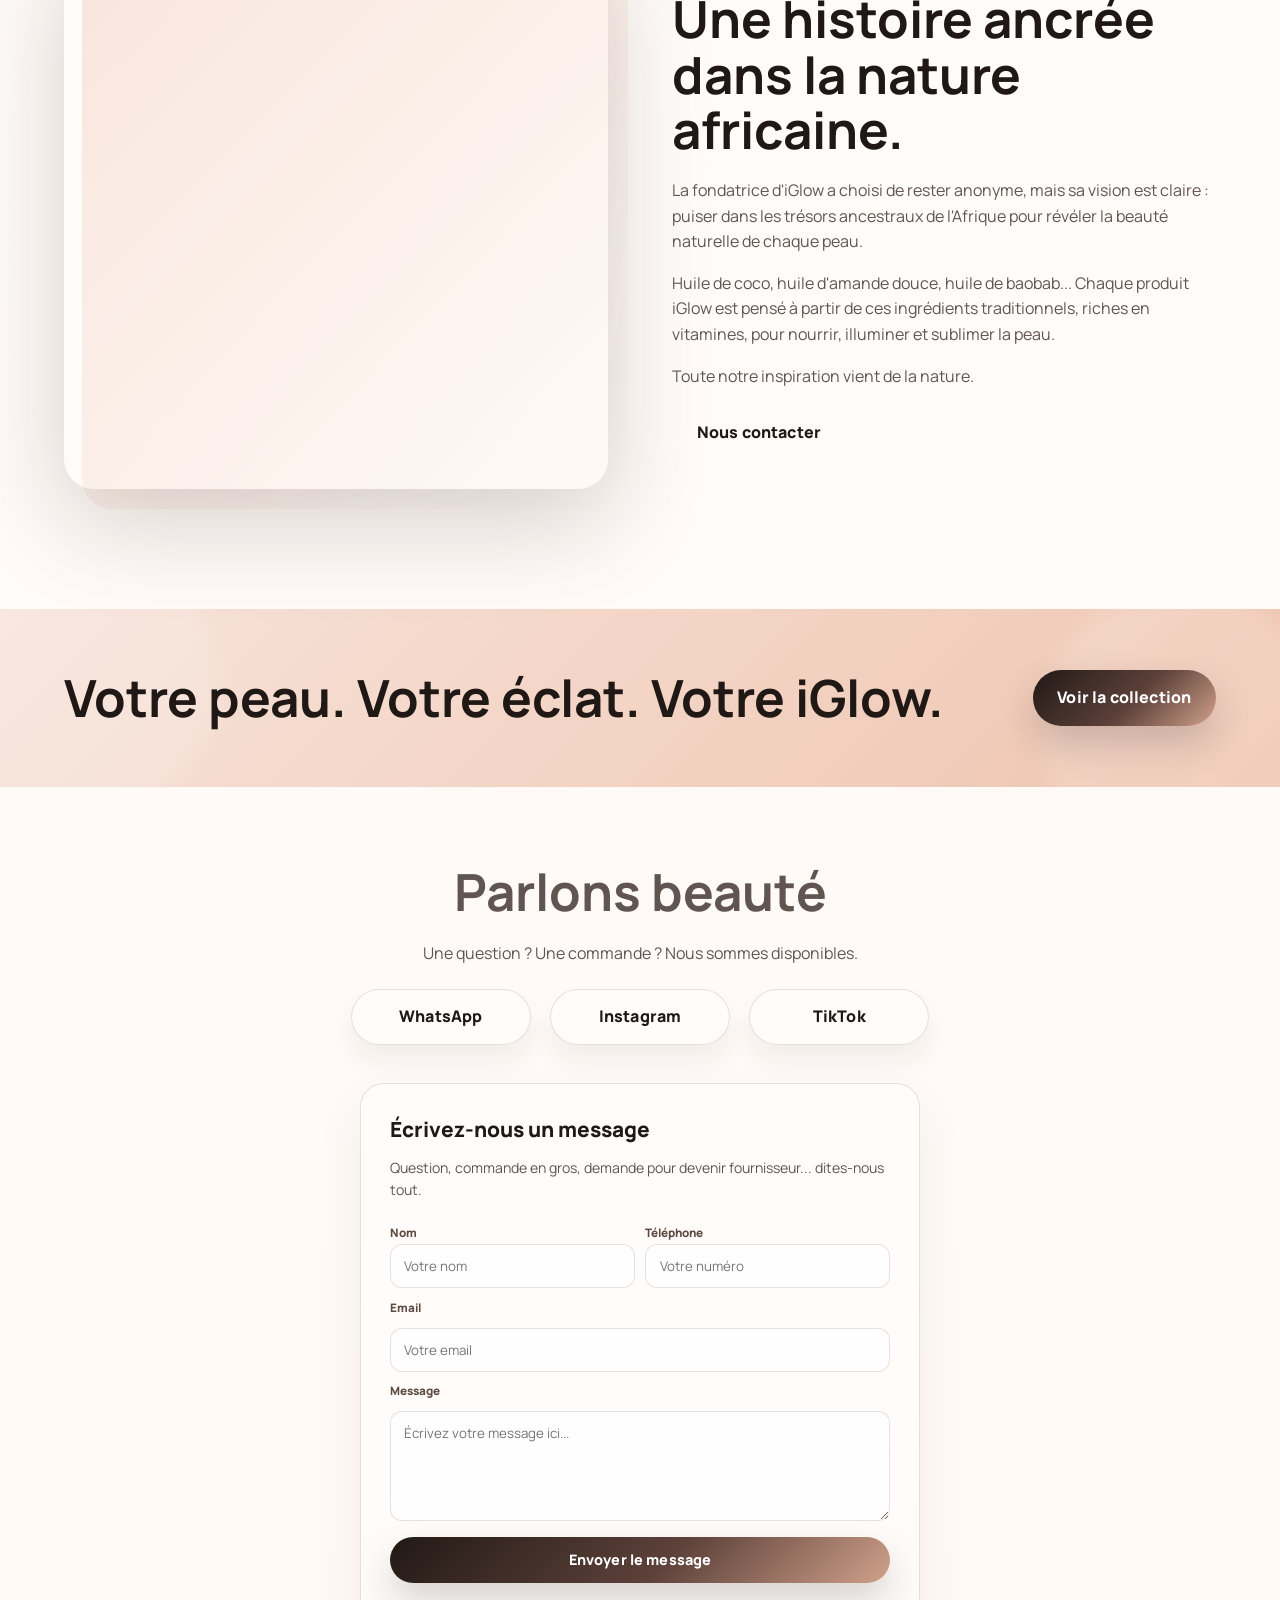
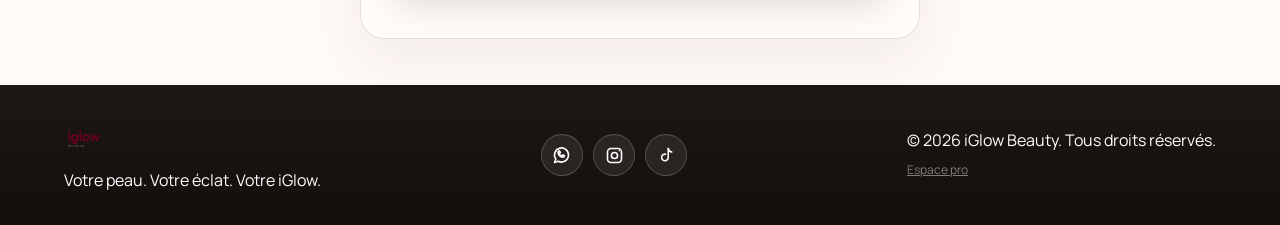
==== commit 21610692: "Ajouter les vraies photos des baumes a levres Co-Authored-By: Claude Sonnet 5 <noreply@anthropic.com" ====
--- a/index.html
+++ b/index.html
@@ -241,7 +241,7 @@
                     <div class="products-grid">
                         <article class="product" data-stock="15">
                             <div class="product-image">
-                                <img src="https://images.unsplash.com/photo-1571781926291-c477ebfd024b?auto=format&fit=crop&w=900&q=80" alt="Baume à lèvres iGlow">
+                                <img src="image baumes alevres.jpeg" alt="Baume Rose iGlow">
                                 <button class="favorite-button" type="button" aria-label="Ajouter Baume Rose aux favoris" aria-pressed="false">♡</button>
                             </div>
                             <div class="product-info">
@@ -260,7 +260,7 @@
 
                         <article class="product" data-stock="10">
                             <div class="product-image">
-                                <img src="https://images.unsplash.com/photo-1524504388940-b1c1722653e1?auto=format&fit=crop&w=900&q=80" alt="Baume à lèvres iGlow">
+                                <img src="baumes a levres.jpeg" alt="Baume Transparent iGlow">
                                 <button class="favorite-button" type="button" aria-label="Ajouter Baume Transparent aux favoris" aria-pressed="false">♡</button>
                             </div>
                             <div class="product-info">
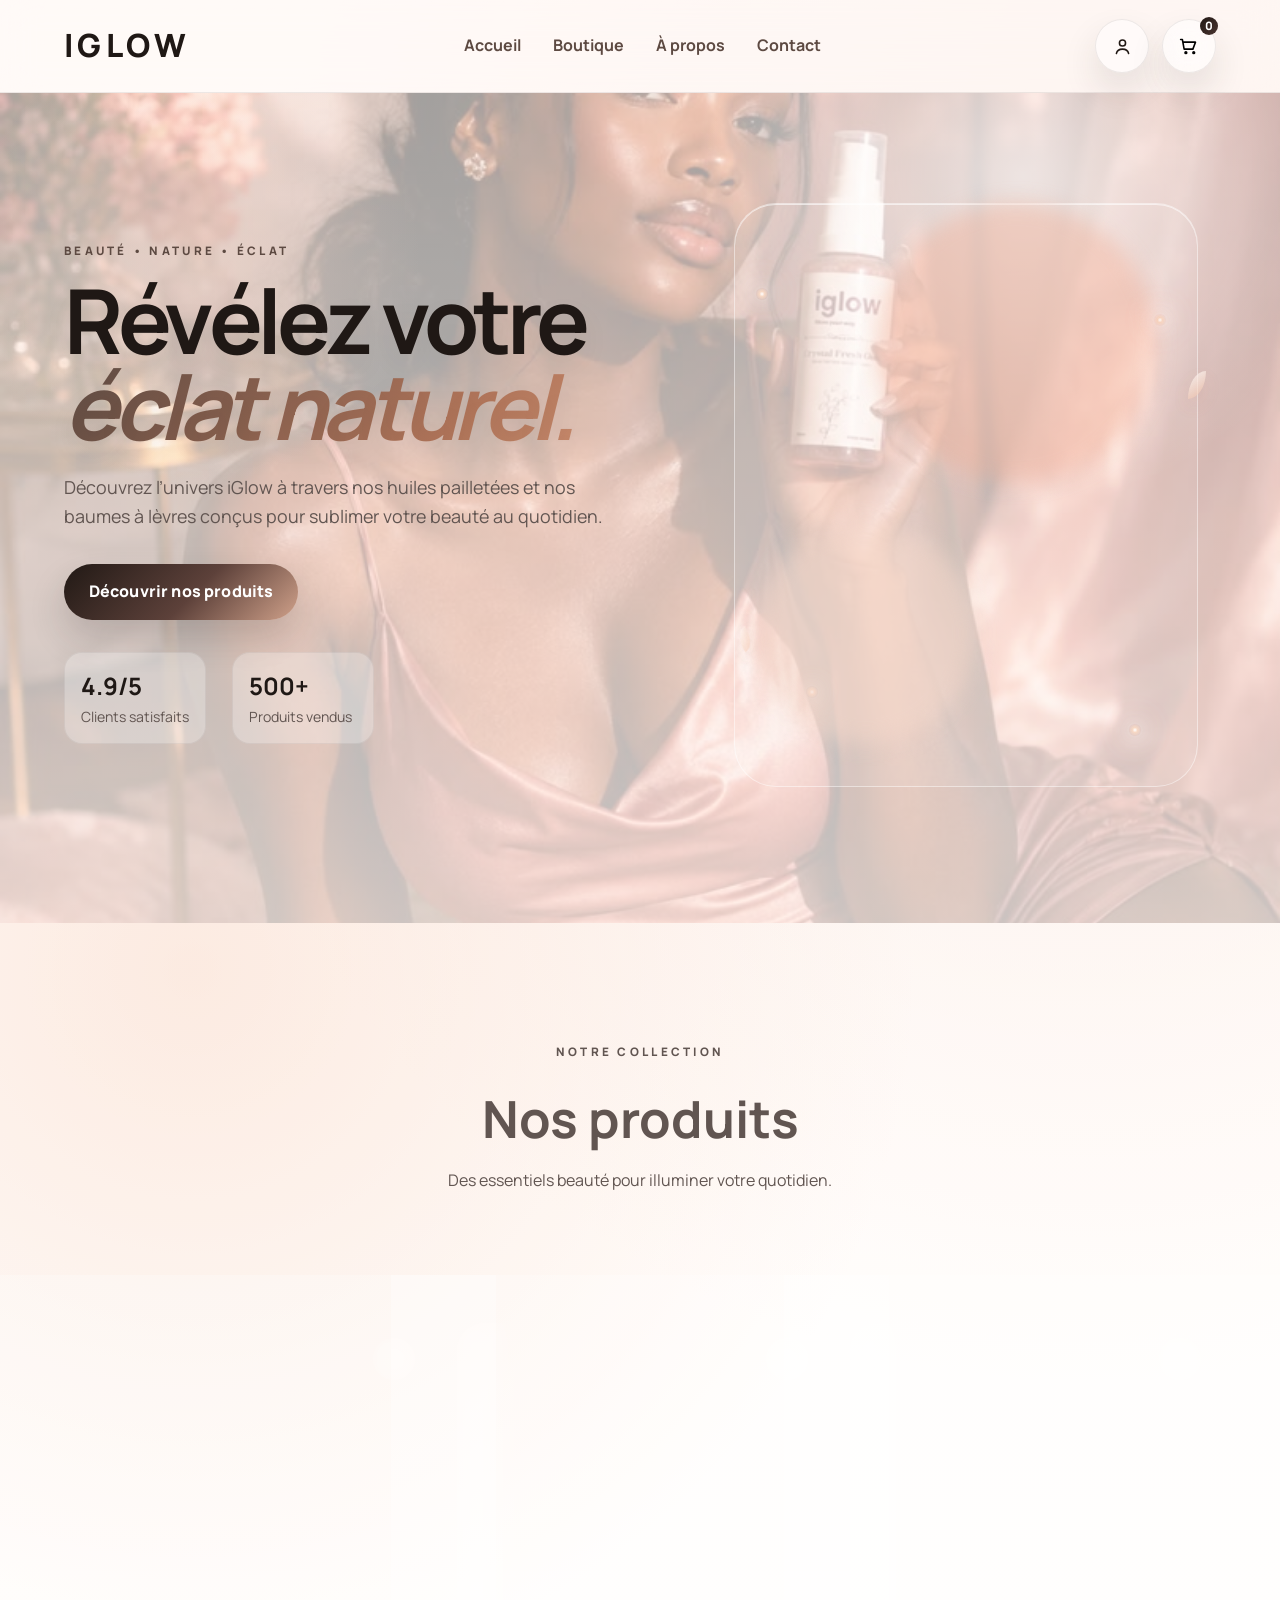
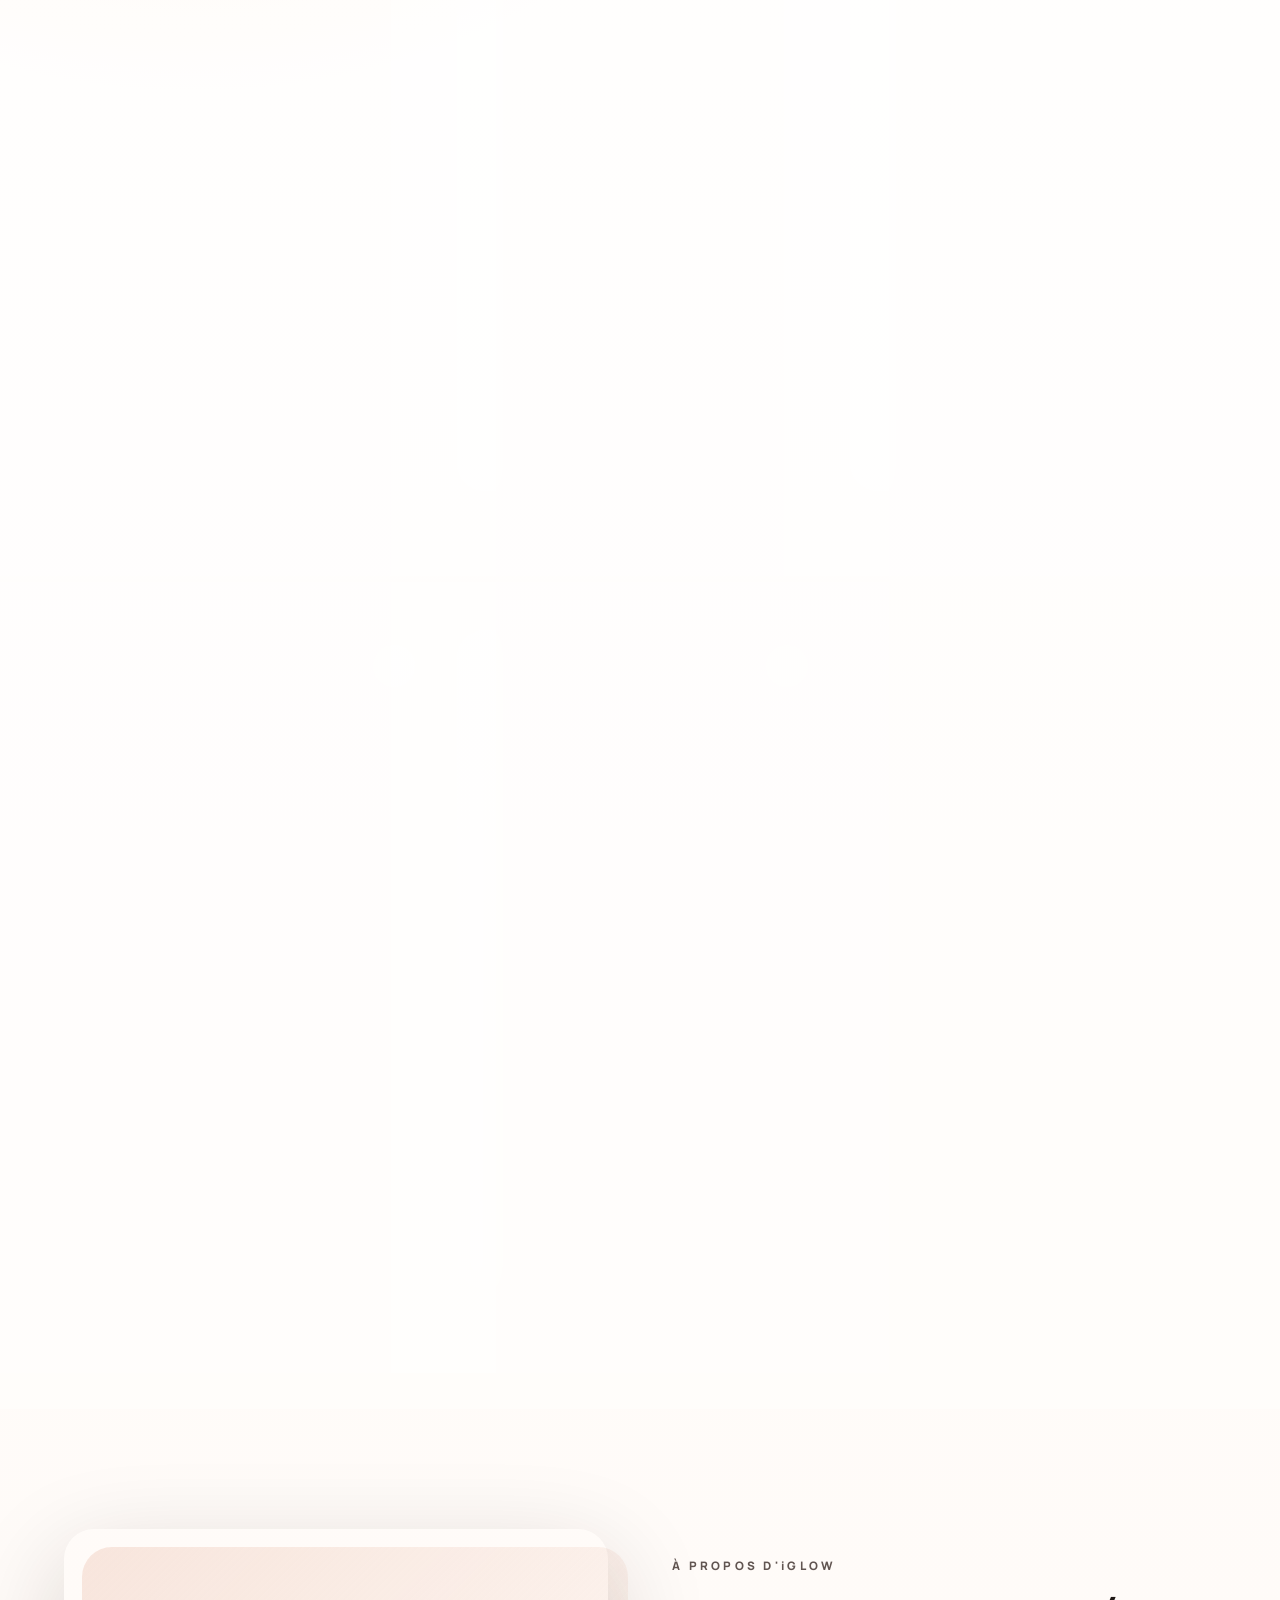
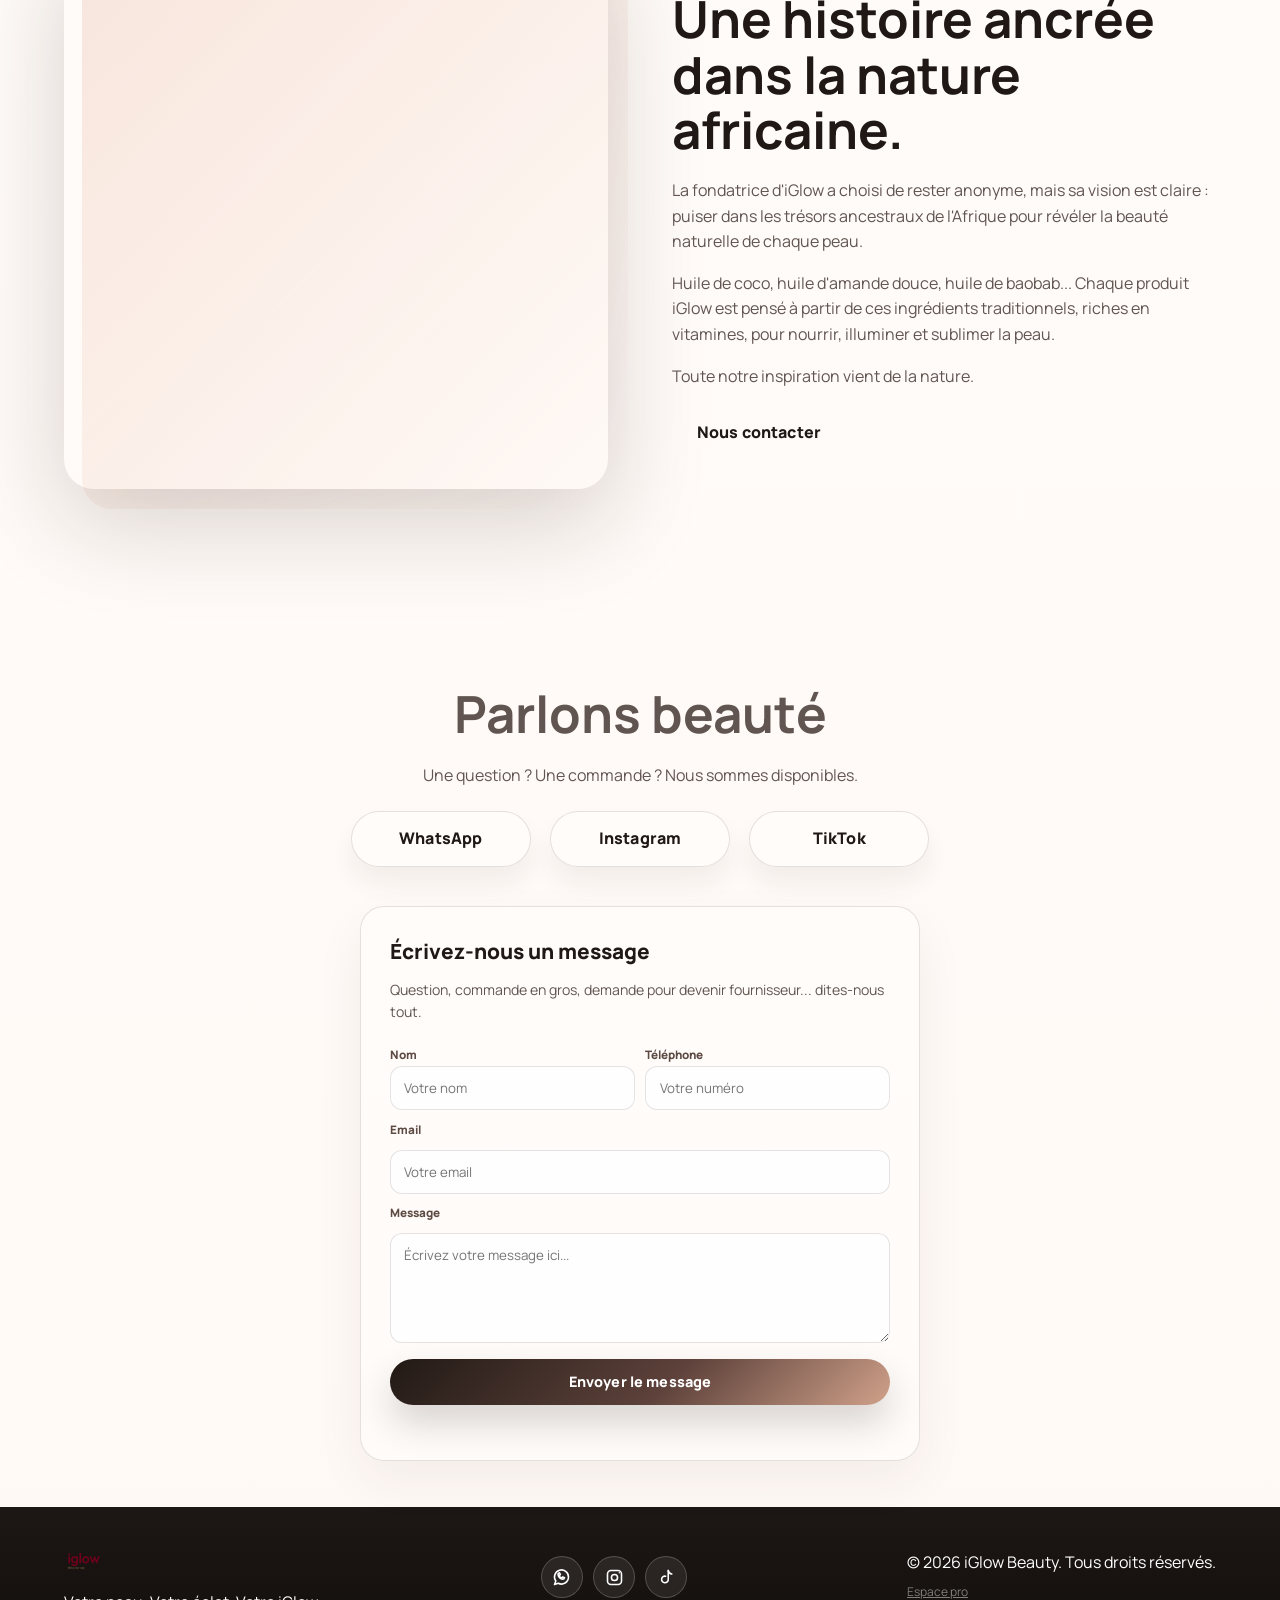
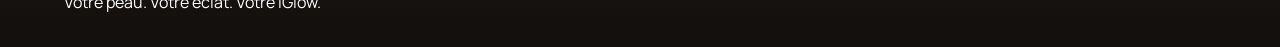
==== commit c70a3b6f: "Simplifier le hero : un seul bouton vers la boutique, retrait de la carte produit flottante et de la" ====
--- a/index.html
+++ b/index.html
@@ -101,8 +101,7 @@
                     </p>
 
                     <div class="hero-buttons">
-                        <a href="#produits" class="button primary-btn">Découvrir nos produits</a>
-                        <a href="#apropos" class="button button-outline">Découvrir iGlow</a>
+                        <a href="boutique.html" class="button primary-btn">Découvrir nos produits</a>
                     </div>
 
                     <div class="mini-stats">
@@ -127,17 +126,6 @@
                     <div class="glow-orb orb-one"></div>
                     <div class="glow-orb orb-two"></div>
 
-                    <div class="product-showcase">
-                        <img src="https://images.unsplash.com/photo-1522335789203-aabd1fc54bc9?auto=format&fit=crop&w=900&q=80" alt="Produits iGlow">
-                        <div class="floating-card card-top">
-                            <span>Best seller</span>
-                            <strong>Rose Glow</strong>
-                        </div>
-                        <div class="floating-card card-bottom">
-                            <span>Éclat instantané</span>
-                            <strong>10 000 FCFA</strong>
-                        </div>
-                    </div>
                 </div>
             </div>
         </section>
@@ -301,13 +289,6 @@
                     </p>
                     <a href="#contact" class="button">Nous contacter</a>
                 </div>
-            </div>
-        </section>
-
-        <section class="banner reveal">
-            <div class="container banner-content">
-                <h2 class="split-target">Votre peau. Votre éclat. Votre iGlow.</h2>
-                <a href="#produits" class="button primary-btn">Voir la collection</a>
             </div>
         </section>
 
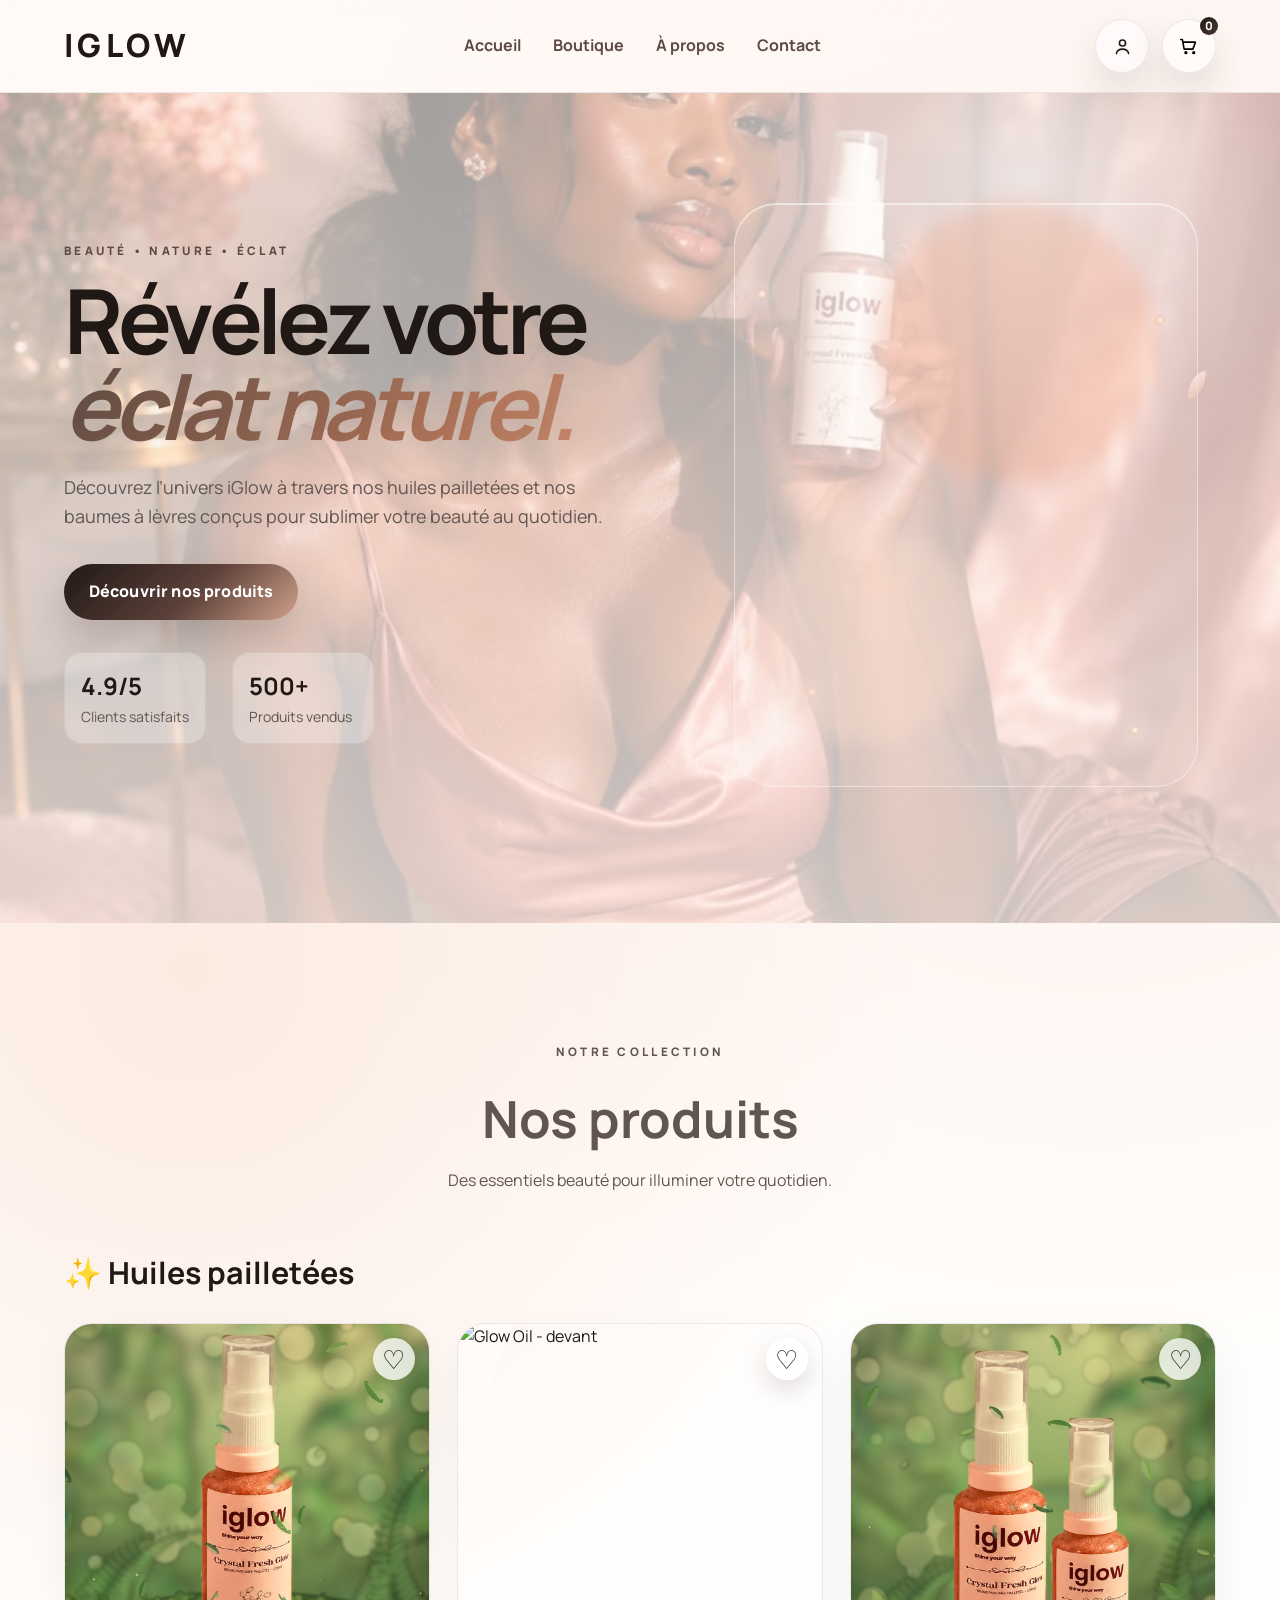
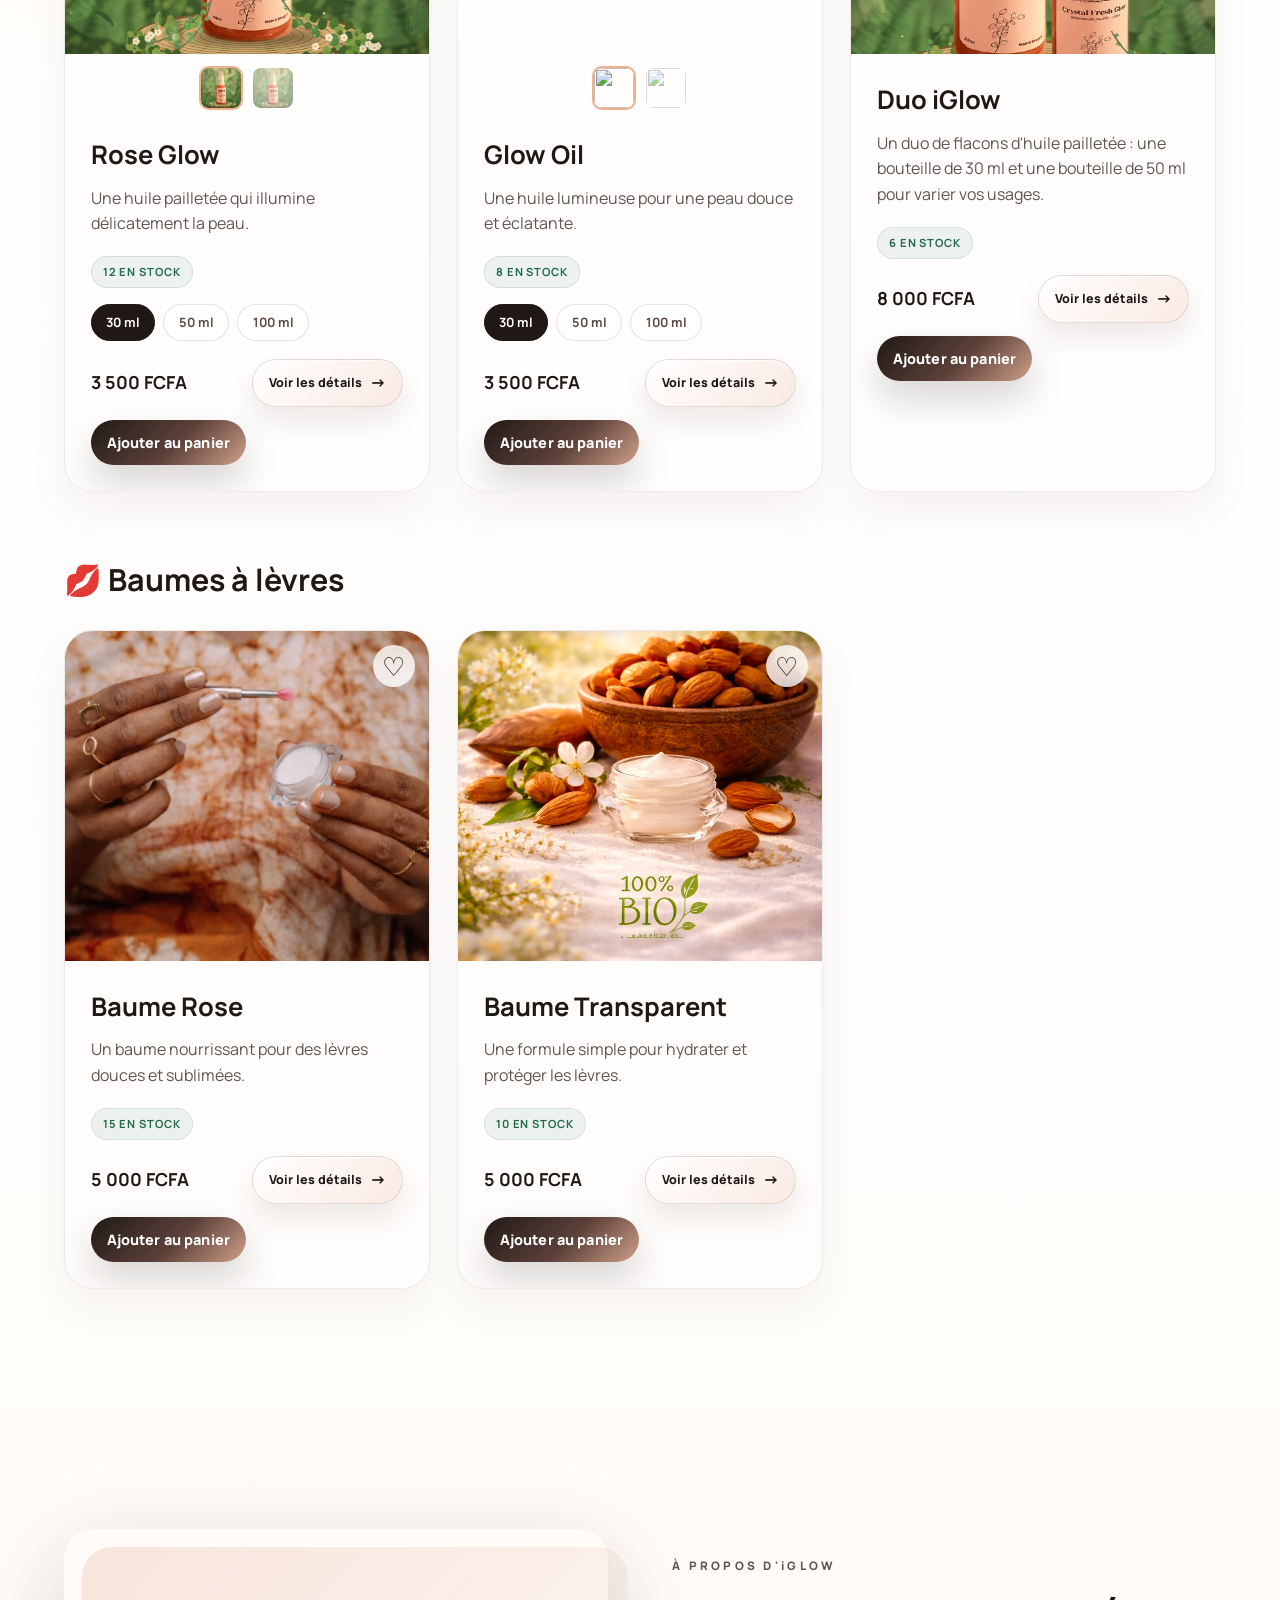
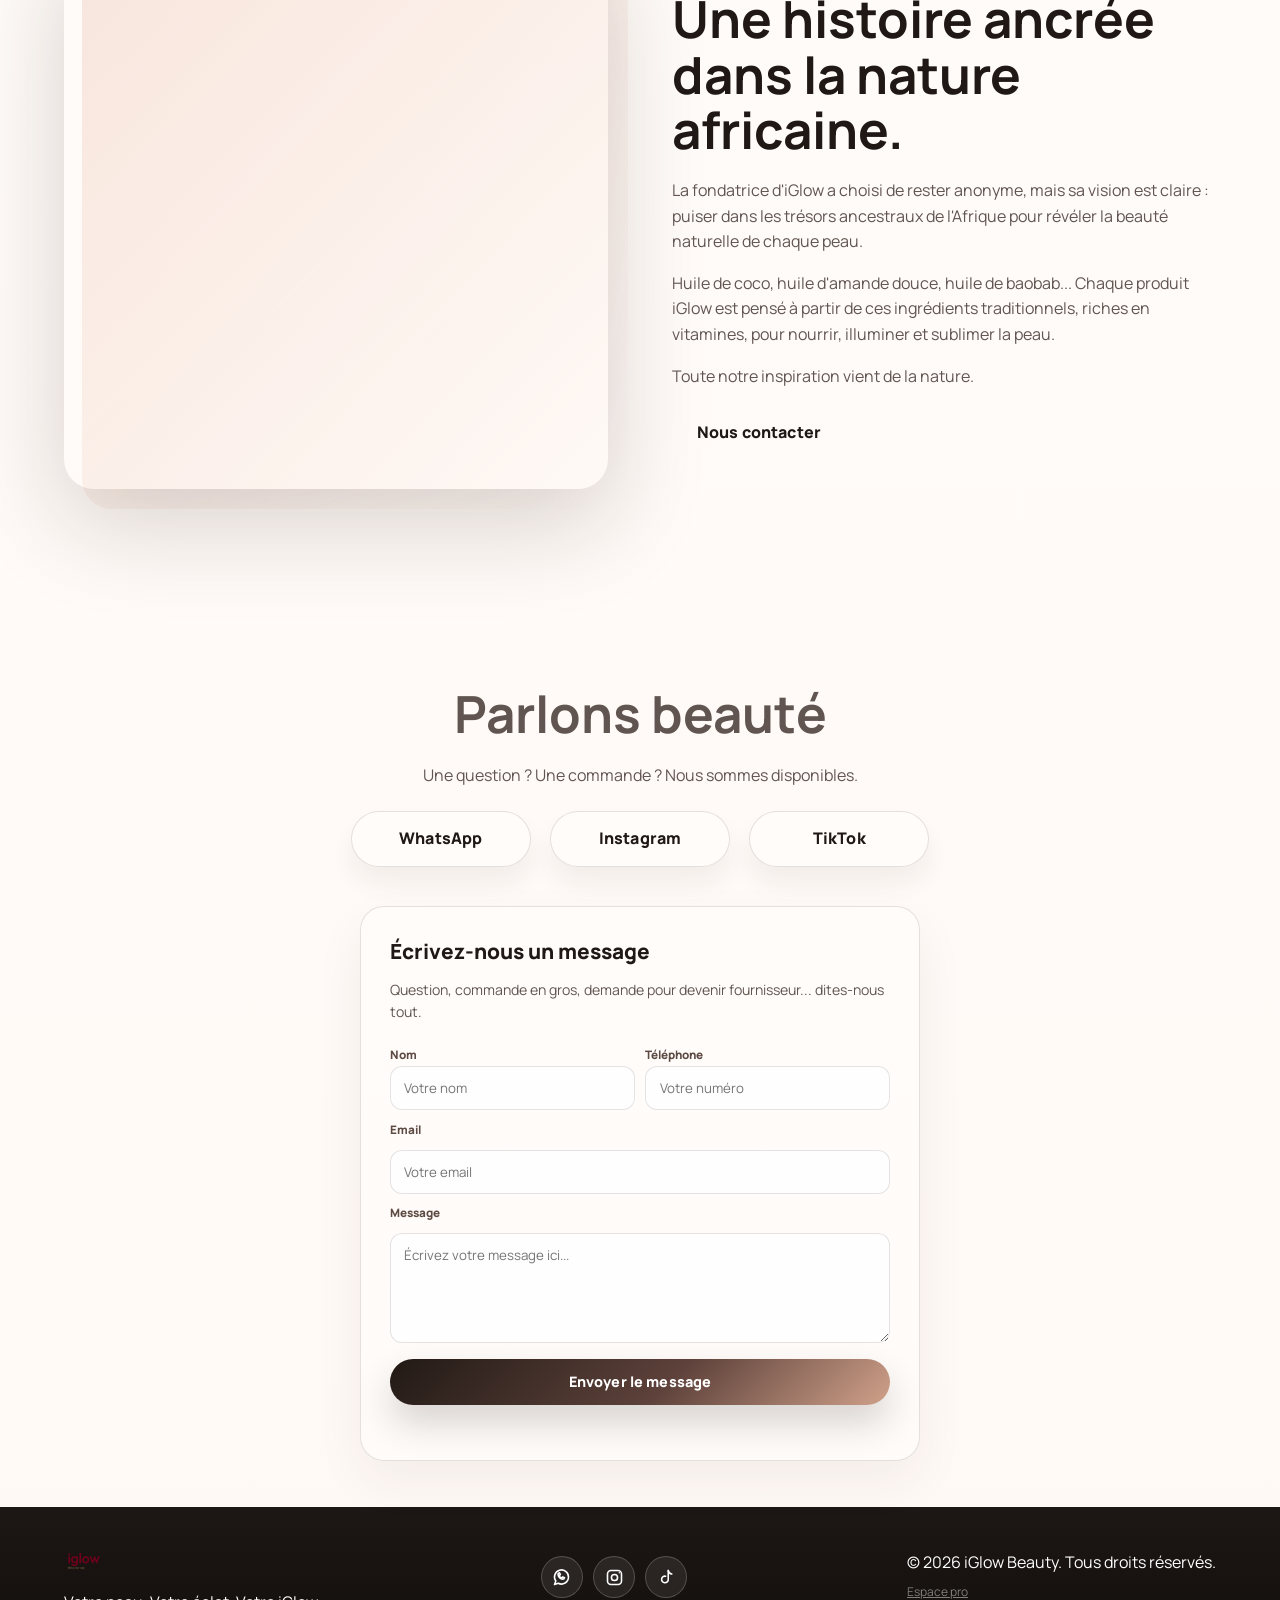
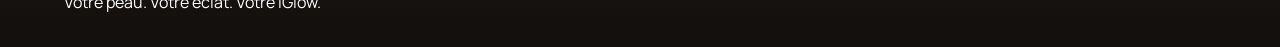
==== commit ef529458: "Reduire l'espace mobile entre les produits et la video A propos Co-Authored-By: Claude Sonnet 5 <nor" ====
--- a/index.html
+++ b/index.html
@@ -59,7 +59,7 @@
 .banner{padding:3rem 0;background:linear-gradient(135deg,#f7e4db 0%,#efc4af 100%);position:relative;overflow:hidden}.banner::before,.banner::after{content:"";position:absolute;width:280px;height:280px;border-radius:50%;background:rgba(255,255,255,.16);filter:blur(10px)}.banner::before{left:-60px;top:-70px}.banner::after{right:-40px;bottom:-80px}.banner-content{display:flex;justify-content:space-between;align-items:center;gap:1.5rem;flex-wrap:wrap;position:relative;z-index:1}.banner h2{font-size:clamp(2rem,4vw,3.3rem)}
 .contact{padding:64px 0 46px}.contact .section-title{margin-bottom:1.4rem}.contact-buttons{display:flex;justify-content:center;gap:1.2rem;flex-wrap:wrap}.contact-button{min-width:180px;background:rgba(255,255,255,.36);border:1px solid rgba(32,24,20,.12);box-shadow:0 16px 26px rgba(52,37,32,.06);color:var(--primary)}.message-form{display:grid;gap:.65rem;max-width:560px;margin:2.4rem auto 0;padding:1.8rem;border-radius:24px;background:rgba(255,255,255,.42);border:1px solid var(--line);box-shadow:0 20px 50px rgba(52,37,32,.06)}.message-form-title{font-size:1.3rem;font-weight:800;color:var(--primary)}.message-form-hint{color:var(--muted);font-size:.88rem;margin-bottom:.4rem}.message-form-row{display:grid;grid-template-columns:1fr 1fr;gap:.65rem}.message-form label{font-size:.73rem;font-weight:800;color:var(--primary-soft)}.message-form input,.message-form textarea{width:100%;border:1px solid var(--line);border-radius:12px;padding:.75rem .85rem;background:rgba(255,255,255,.7);color:var(--primary);outline:none;font-family:inherit}.message-form textarea{min-height:110px;resize:vertical}.message-form input:focus,.message-form textarea:focus{border-color:var(--accent-strong);box-shadow:0 0 0 3px rgba(240,176,141,.18)}.message-submit{width:100%;margin-top:.35rem}.message-form-status{font-size:.85rem;font-weight:700;min-height:1.2em;color:var(--primary-soft)}.message-form-status.error{color:#a13b2b}.message-form-status.success{color:#2b7a4b}@media (max-width:560px){.message-form-row{grid-template-columns:1fr}}
 footer{background:linear-gradient(180deg,#1d1715 0%,#120f0d 100%);color:#fff;padding:2rem 0}.footer-content{display:flex;justify-content:space-between;align-items:center;gap:1rem;flex-wrap:wrap}.footer-logo{height:44px;width:auto;display:block;margin-bottom:.4rem}.footer-admin-link{display:inline-block;margin-top:.4rem;font-size:.75rem;color:rgba(255,255,255,.45);text-decoration:underline}.footer-admin-link:hover{color:rgba(255,255,255,.75)}.footer-socials{display:flex;align-items:center;gap:.65rem}.footer-social{width:42px;height:42px;display:grid;place-items:center;border:1px solid rgba(255,255,255,.2);border-radius:50%;color:#fff;background:rgba(255,255,255,.08);font-size:1.15rem;transition:transform .25s ease,background .25s ease}.footer-social:hover{transform:translateY(-3px);background:rgba(255,255,255,.2)}
-@media (max-width:820px){.nav-menu{position:absolute;top:calc(100% + 10px);left:4%;right:4%;z-index:10;display:flex;flex-direction:column;align-items:flex-start;gap:.25rem;padding:.8rem;background:rgba(255,250,247,.98);border:1px solid rgba(32,24,20,.14);border-radius:18px;box-shadow:0 18px 34px rgba(31,24,21,.18);backdrop-filter:blur(14px);-webkit-backdrop-filter:blur(14px);opacity:0;pointer-events:none;transform:translateY(-12px);transition:all .3s ease}.nav-menu a{width:100%;padding:.7rem .8rem;color:var(--primary);font-size:1rem;border-radius:12px}.nav-menu a:hover{background:rgba(243,215,202,.55)}.nav-menu a::after{display:none}.nav-menu.open{opacity:1;pointer-events:auto;transform:translateY(0)}.burger{display:grid;place-items:center}.account-button,.cart-button,.burger{width:46px;height:46px}.nav-actions{gap:.45rem}.hero{padding-top:42px;padding-bottom:34px}.hero-content,.about-content{grid-template-columns:1fr}.hero-visual{min-height:500px}.about{padding:56px 0}.about-content{gap:2rem}.about-image img,.about-image video{height:320px}.product-showcase{max-width:420px;min-height:440px}.product-showcase img{height:440px}.products-section{padding-top:58px}.products-grid{grid-template-columns:1fr}.product-modal-content{grid-template-columns:1fr;max-height:92vh;overflow-y:auto}.modal-product-image{height:220px}.product-modal-content>div{padding:.4rem}.banner{padding:2.25rem 0}.banner-content,.footer-content{flex-direction:column;text-align:center}.contact{padding:42px 0 30px}.contact .section-title h2{font-size:2rem}.contact .section-title span{font-size:.9rem}.contact-buttons{display:none}.cart-drawer{width:100%}.cart-drawer-header{padding-top:1.2rem}.cart-items{padding-left:1.1rem;padding-right:1.1rem}.cart-summary{padding-left:1.1rem;padding-right:1.1rem}}
+@media (max-width:820px){.nav-menu{position:absolute;top:calc(100% + 10px);left:4%;right:4%;z-index:10;display:flex;flex-direction:column;align-items:flex-start;gap:.25rem;padding:.8rem;background:rgba(255,250,247,.98);border:1px solid rgba(32,24,20,.14);border-radius:18px;box-shadow:0 18px 34px rgba(31,24,21,.18);backdrop-filter:blur(14px);-webkit-backdrop-filter:blur(14px);opacity:0;pointer-events:none;transform:translateY(-12px);transition:all .3s ease}.nav-menu a{width:100%;padding:.7rem .8rem;color:var(--primary);font-size:1rem;border-radius:12px}.nav-menu a:hover{background:rgba(243,215,202,.55)}.nav-menu a::after{display:none}.nav-menu.open{opacity:1;pointer-events:auto;transform:translateY(0)}.burger{display:grid;place-items:center}.account-button,.cart-button,.burger{width:46px;height:46px}.nav-actions{gap:.45rem}.hero{padding-top:42px;padding-bottom:34px}.hero-content,.about-content{grid-template-columns:1fr}.hero-visual{min-height:500px}.about{padding:24px 0 56px}.about-content{gap:2rem}.about-image img,.about-image video{height:320px}.product-showcase{max-width:420px;min-height:440px}.product-showcase img{height:440px}.products-section{padding-top:58px;padding-bottom:16px}.products-grid{grid-template-columns:1fr}.product-modal-content{grid-template-columns:1fr;max-height:92vh;overflow-y:auto}.modal-product-image{height:220px}.product-modal-content>div{padding:.4rem}.banner{padding:2.25rem 0}.banner-content,.footer-content{flex-direction:column;text-align:center}.contact{padding:42px 0 30px}.contact .section-title h2{font-size:2rem}.contact .section-title span{font-size:.9rem}.contact-buttons{display:none}.cart-drawer{width:100%}.cart-drawer-header{padding-top:1.2rem}.cart-items{padding-left:1.1rem;padding-right:1.1rem}.cart-summary{padding-left:1.1rem;padding-right:1.1rem}}
     </style>
 </head>
 <body>
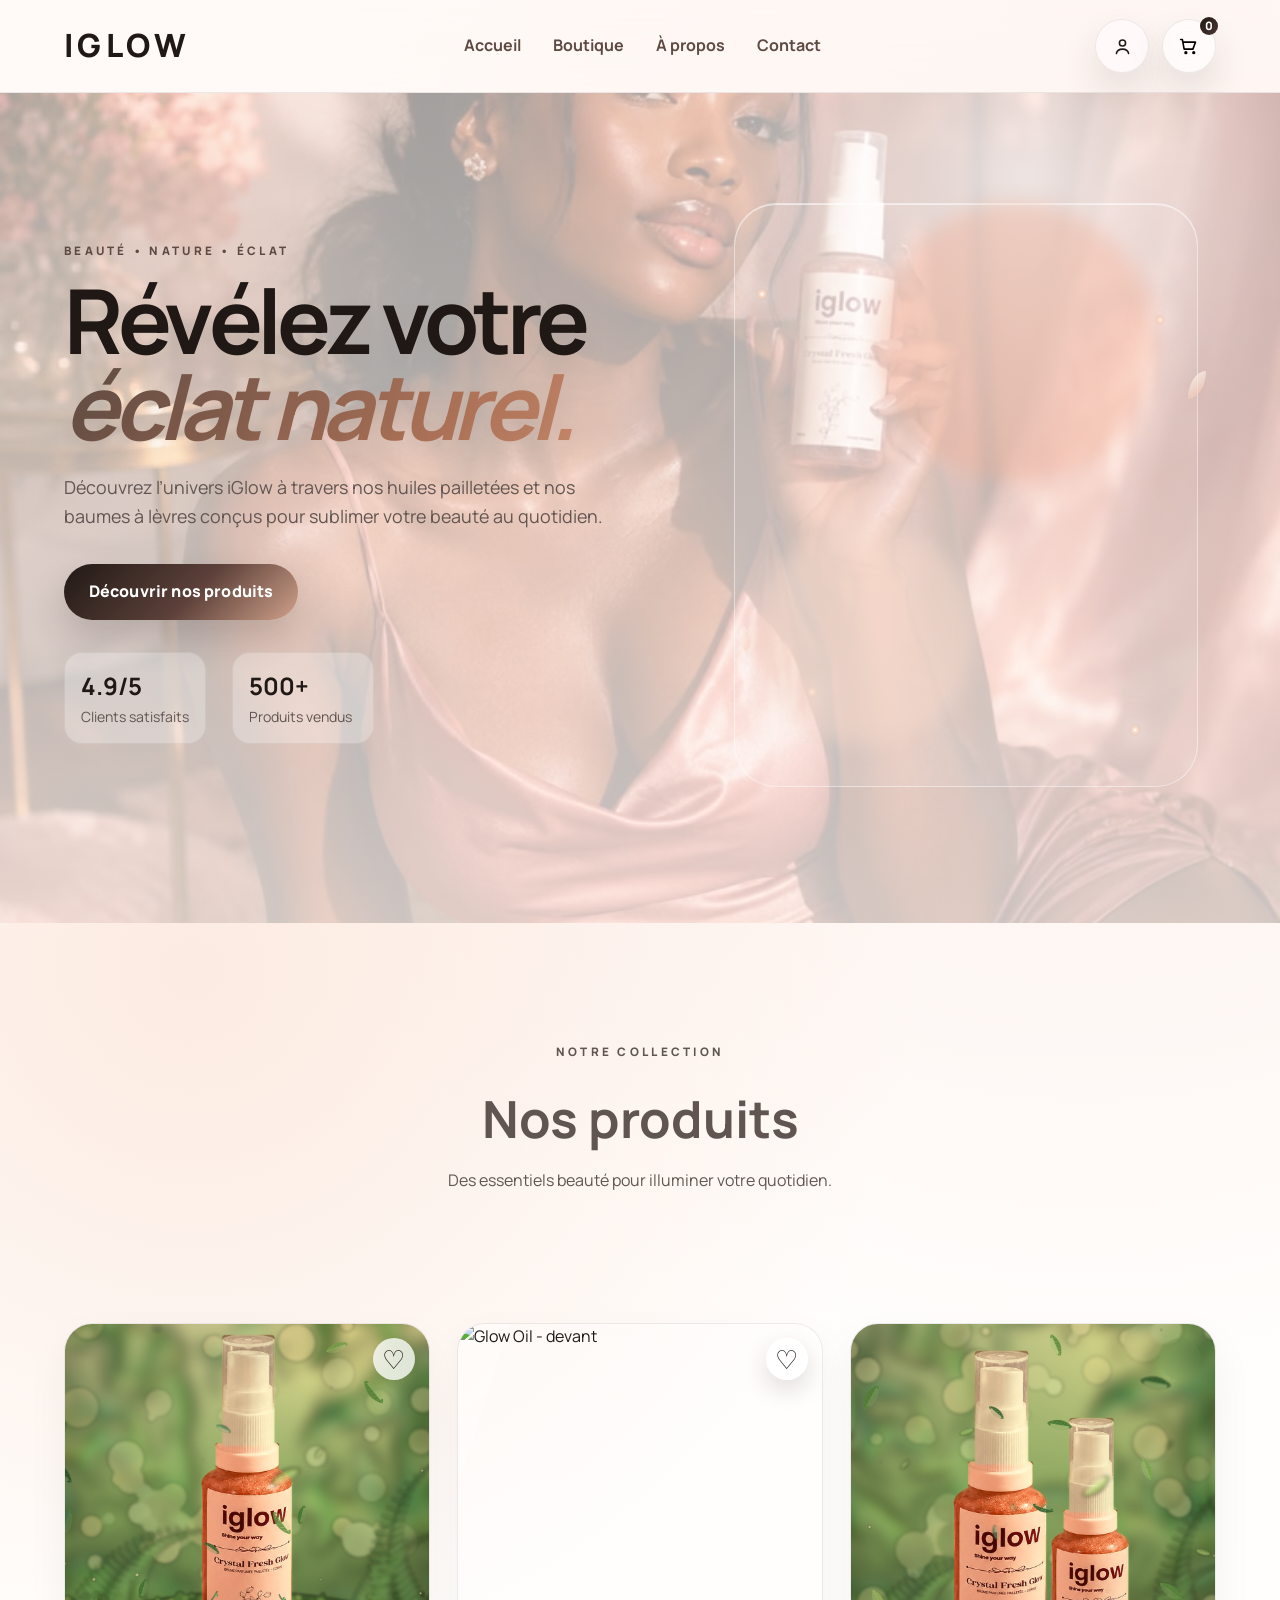
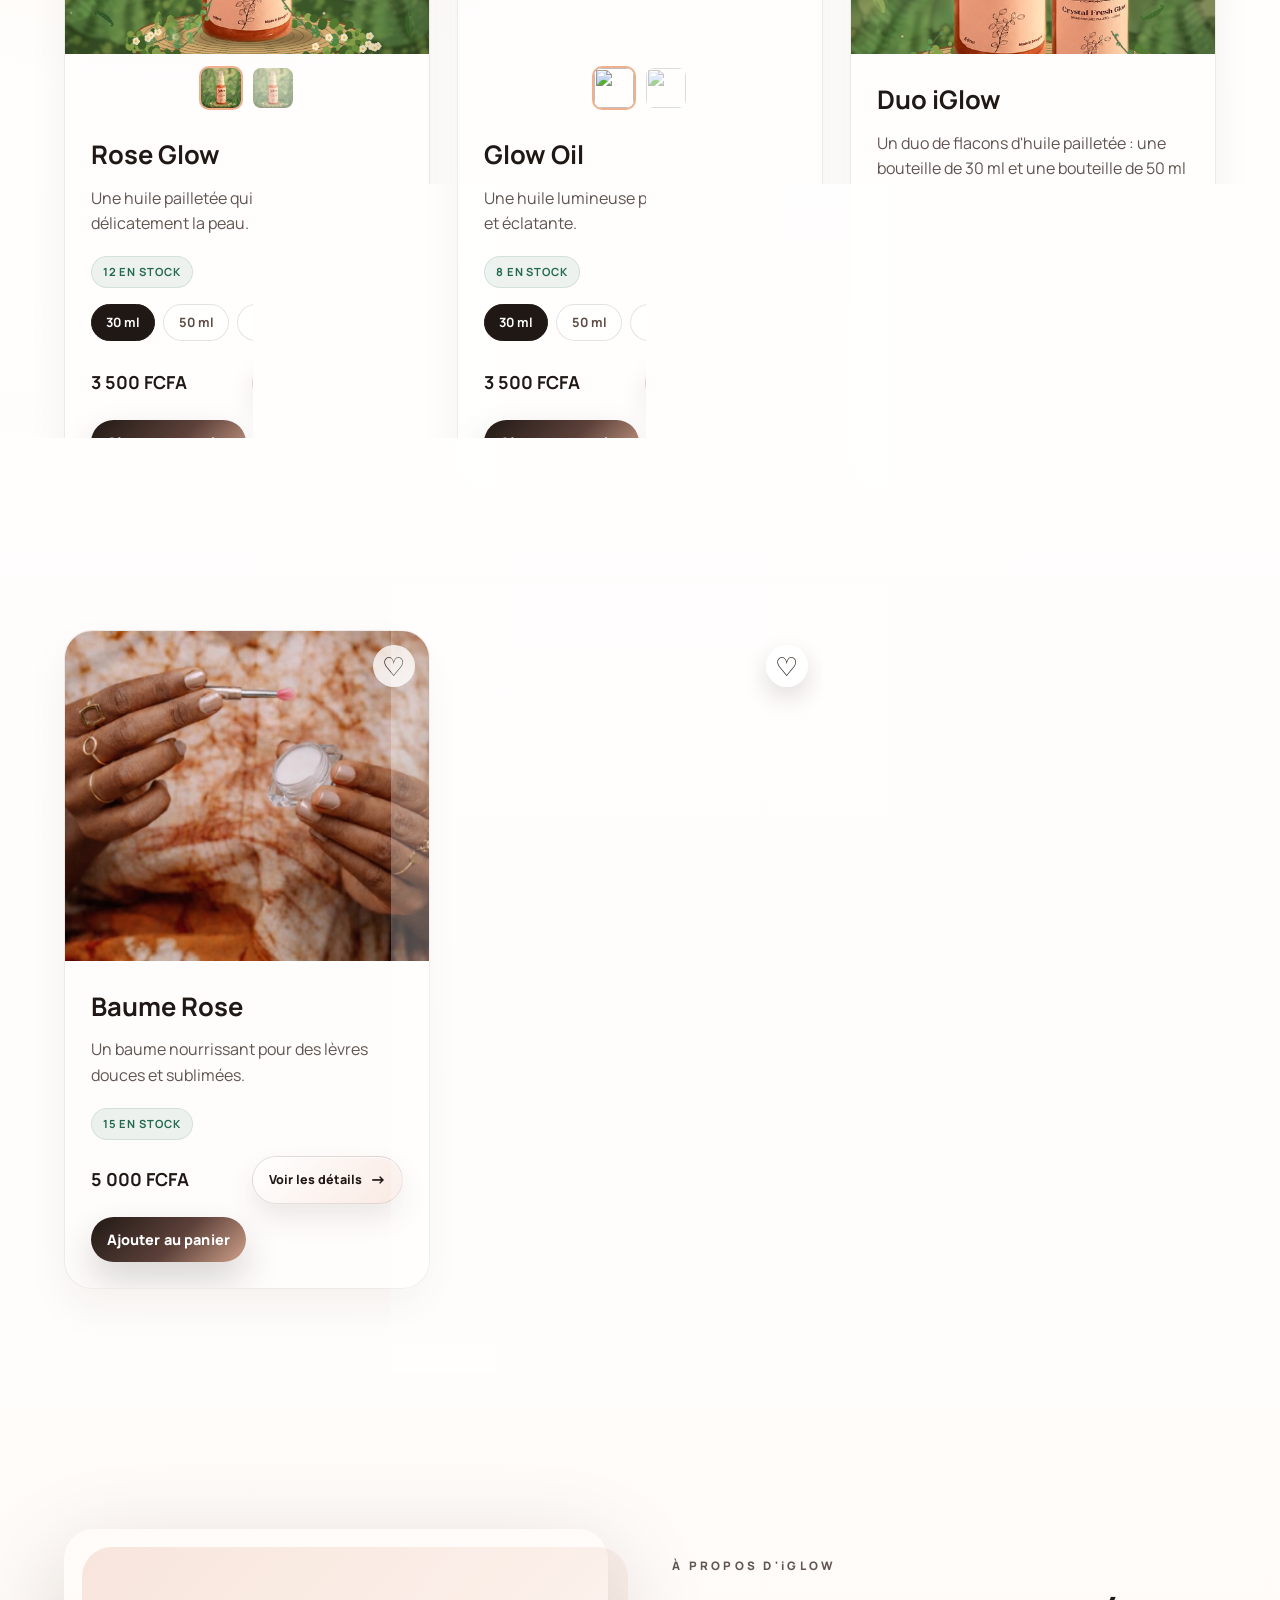
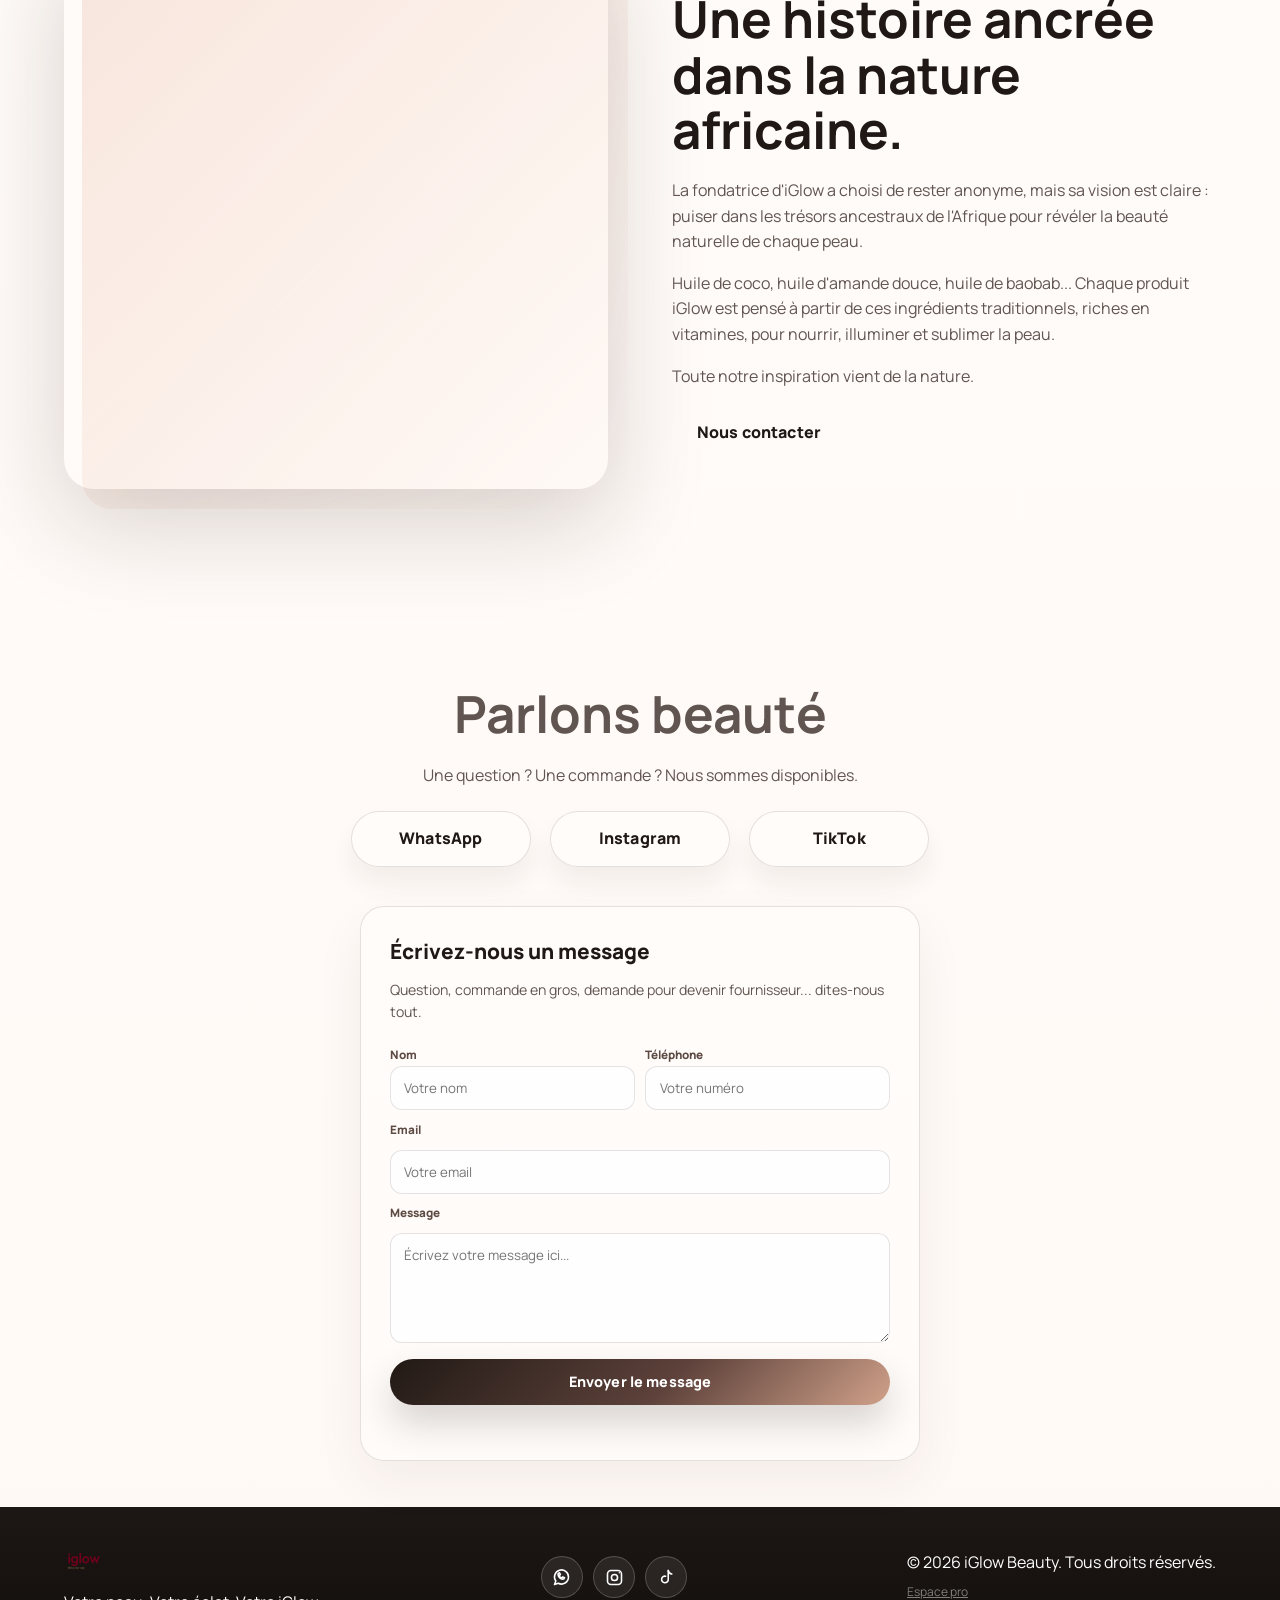
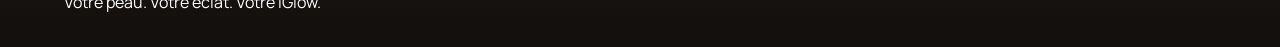
==== commit ee1ee25a: "Reduire l'espace mobile entre Nous contacter et Parlons beaute Co-Authored-By: Claude Sonnet 5 <nore" ====
--- a/index.html
+++ b/index.html
@@ -59,7 +59,7 @@
 .banner{padding:3rem 0;background:linear-gradient(135deg,#f7e4db 0%,#efc4af 100%);position:relative;overflow:hidden}.banner::before,.banner::after{content:"";position:absolute;width:280px;height:280px;border-radius:50%;background:rgba(255,255,255,.16);filter:blur(10px)}.banner::before{left:-60px;top:-70px}.banner::after{right:-40px;bottom:-80px}.banner-content{display:flex;justify-content:space-between;align-items:center;gap:1.5rem;flex-wrap:wrap;position:relative;z-index:1}.banner h2{font-size:clamp(2rem,4vw,3.3rem)}
 .contact{padding:64px 0 46px}.contact .section-title{margin-bottom:1.4rem}.contact-buttons{display:flex;justify-content:center;gap:1.2rem;flex-wrap:wrap}.contact-button{min-width:180px;background:rgba(255,255,255,.36);border:1px solid rgba(32,24,20,.12);box-shadow:0 16px 26px rgba(52,37,32,.06);color:var(--primary)}.message-form{display:grid;gap:.65rem;max-width:560px;margin:2.4rem auto 0;padding:1.8rem;border-radius:24px;background:rgba(255,255,255,.42);border:1px solid var(--line);box-shadow:0 20px 50px rgba(52,37,32,.06)}.message-form-title{font-size:1.3rem;font-weight:800;color:var(--primary)}.message-form-hint{color:var(--muted);font-size:.88rem;margin-bottom:.4rem}.message-form-row{display:grid;grid-template-columns:1fr 1fr;gap:.65rem}.message-form label{font-size:.73rem;font-weight:800;color:var(--primary-soft)}.message-form input,.message-form textarea{width:100%;border:1px solid var(--line);border-radius:12px;padding:.75rem .85rem;background:rgba(255,255,255,.7);color:var(--primary);outline:none;font-family:inherit}.message-form textarea{min-height:110px;resize:vertical}.message-form input:focus,.message-form textarea:focus{border-color:var(--accent-strong);box-shadow:0 0 0 3px rgba(240,176,141,.18)}.message-submit{width:100%;margin-top:.35rem}.message-form-status{font-size:.85rem;font-weight:700;min-height:1.2em;color:var(--primary-soft)}.message-form-status.error{color:#a13b2b}.message-form-status.success{color:#2b7a4b}@media (max-width:560px){.message-form-row{grid-template-columns:1fr}}
 footer{background:linear-gradient(180deg,#1d1715 0%,#120f0d 100%);color:#fff;padding:2rem 0}.footer-content{display:flex;justify-content:space-between;align-items:center;gap:1rem;flex-wrap:wrap}.footer-logo{height:44px;width:auto;display:block;margin-bottom:.4rem}.footer-admin-link{display:inline-block;margin-top:.4rem;font-size:.75rem;color:rgba(255,255,255,.45);text-decoration:underline}.footer-admin-link:hover{color:rgba(255,255,255,.75)}.footer-socials{display:flex;align-items:center;gap:.65rem}.footer-social{width:42px;height:42px;display:grid;place-items:center;border:1px solid rgba(255,255,255,.2);border-radius:50%;color:#fff;background:rgba(255,255,255,.08);font-size:1.15rem;transition:transform .25s ease,background .25s ease}.footer-social:hover{transform:translateY(-3px);background:rgba(255,255,255,.2)}
-@media (max-width:820px){.nav-menu{position:absolute;top:calc(100% + 10px);left:4%;right:4%;z-index:10;display:flex;flex-direction:column;align-items:flex-start;gap:.25rem;padding:.8rem;background:rgba(255,250,247,.98);border:1px solid rgba(32,24,20,.14);border-radius:18px;box-shadow:0 18px 34px rgba(31,24,21,.18);backdrop-filter:blur(14px);-webkit-backdrop-filter:blur(14px);opacity:0;pointer-events:none;transform:translateY(-12px);transition:all .3s ease}.nav-menu a{width:100%;padding:.7rem .8rem;color:var(--primary);font-size:1rem;border-radius:12px}.nav-menu a:hover{background:rgba(243,215,202,.55)}.nav-menu a::after{display:none}.nav-menu.open{opacity:1;pointer-events:auto;transform:translateY(0)}.burger{display:grid;place-items:center}.account-button,.cart-button,.burger{width:46px;height:46px}.nav-actions{gap:.45rem}.hero{padding-top:42px;padding-bottom:34px}.hero-content,.about-content{grid-template-columns:1fr}.hero-visual{min-height:500px}.about{padding:24px 0 56px}.about-content{gap:2rem}.about-image img,.about-image video{height:320px}.product-showcase{max-width:420px;min-height:440px}.product-showcase img{height:440px}.products-section{padding-top:58px;padding-bottom:16px}.products-grid{grid-template-columns:1fr}.product-modal-content{grid-template-columns:1fr;max-height:92vh;overflow-y:auto}.modal-product-image{height:220px}.product-modal-content>div{padding:.4rem}.banner{padding:2.25rem 0}.banner-content,.footer-content{flex-direction:column;text-align:center}.contact{padding:42px 0 30px}.contact .section-title h2{font-size:2rem}.contact .section-title span{font-size:.9rem}.contact-buttons{display:none}.cart-drawer{width:100%}.cart-drawer-header{padding-top:1.2rem}.cart-items{padding-left:1.1rem;padding-right:1.1rem}.cart-summary{padding-left:1.1rem;padding-right:1.1rem}}
+@media (max-width:820px){.nav-menu{position:absolute;top:calc(100% + 10px);left:4%;right:4%;z-index:10;display:flex;flex-direction:column;align-items:flex-start;gap:.25rem;padding:.8rem;background:rgba(255,250,247,.98);border:1px solid rgba(32,24,20,.14);border-radius:18px;box-shadow:0 18px 34px rgba(31,24,21,.18);backdrop-filter:blur(14px);-webkit-backdrop-filter:blur(14px);opacity:0;pointer-events:none;transform:translateY(-12px);transition:all .3s ease}.nav-menu a{width:100%;padding:.7rem .8rem;color:var(--primary);font-size:1rem;border-radius:12px}.nav-menu a:hover{background:rgba(243,215,202,.55)}.nav-menu a::after{display:none}.nav-menu.open{opacity:1;pointer-events:auto;transform:translateY(0)}.burger{display:grid;place-items:center}.account-button,.cart-button,.burger{width:46px;height:46px}.nav-actions{gap:.45rem}.hero{padding-top:42px;padding-bottom:34px}.hero-content,.about-content{grid-template-columns:1fr}.hero-visual{min-height:500px}.about{padding:24px 0 24px}.about-content{gap:2rem}.about-image img,.about-image video{height:320px}.product-showcase{max-width:420px;min-height:440px}.product-showcase img{height:440px}.products-section{padding-top:58px;padding-bottom:16px}.products-grid{grid-template-columns:1fr}.product-modal-content{grid-template-columns:1fr;max-height:92vh;overflow-y:auto}.modal-product-image{height:220px}.product-modal-content>div{padding:.4rem}.banner{padding:2.25rem 0}.banner-content,.footer-content{flex-direction:column;text-align:center}.contact{padding:18px 0 30px}.contact .section-title h2{font-size:2rem}.contact .section-title span{font-size:.9rem}.contact-buttons{display:none}.cart-drawer{width:100%}.cart-drawer-header{padding-top:1.2rem}.cart-items{padding-left:1.1rem;padding-right:1.1rem}.cart-summary{padding-left:1.1rem;padding-right:1.1rem}}
     </style>
 </head>
 <body>
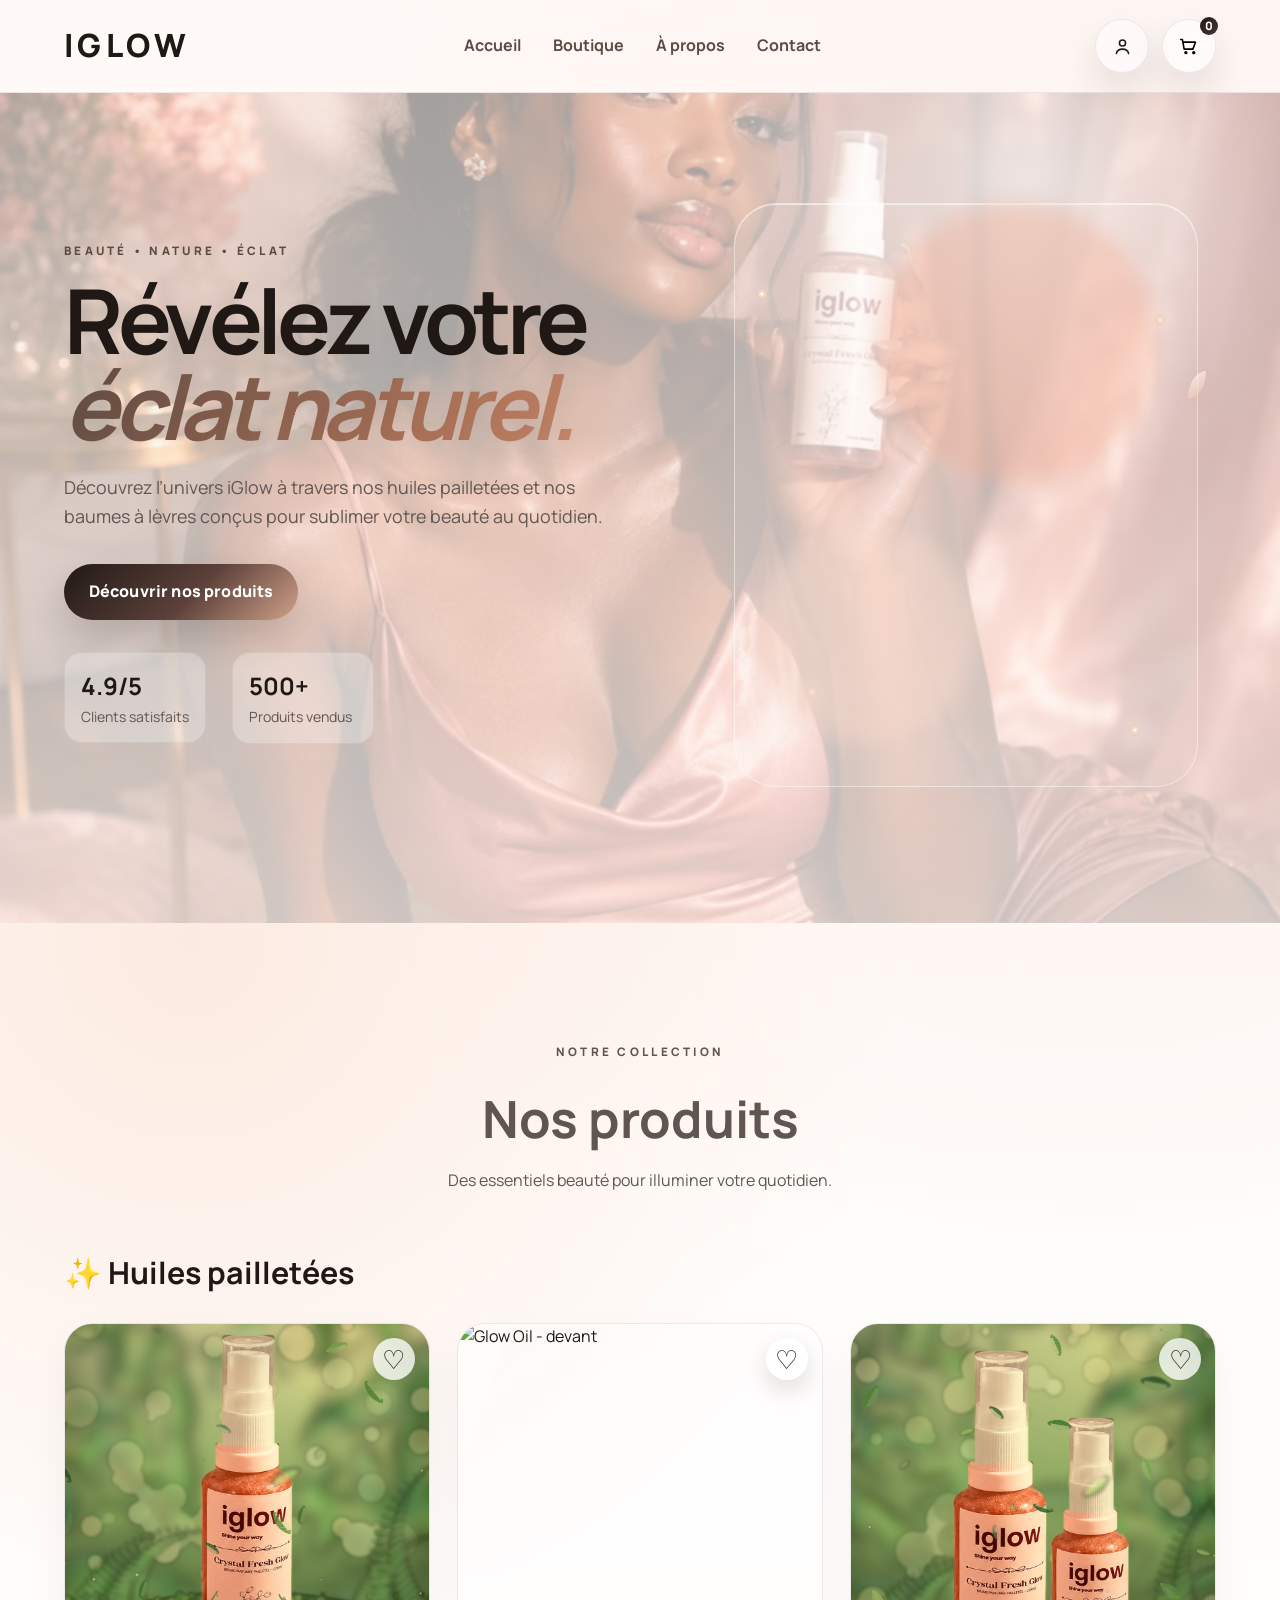
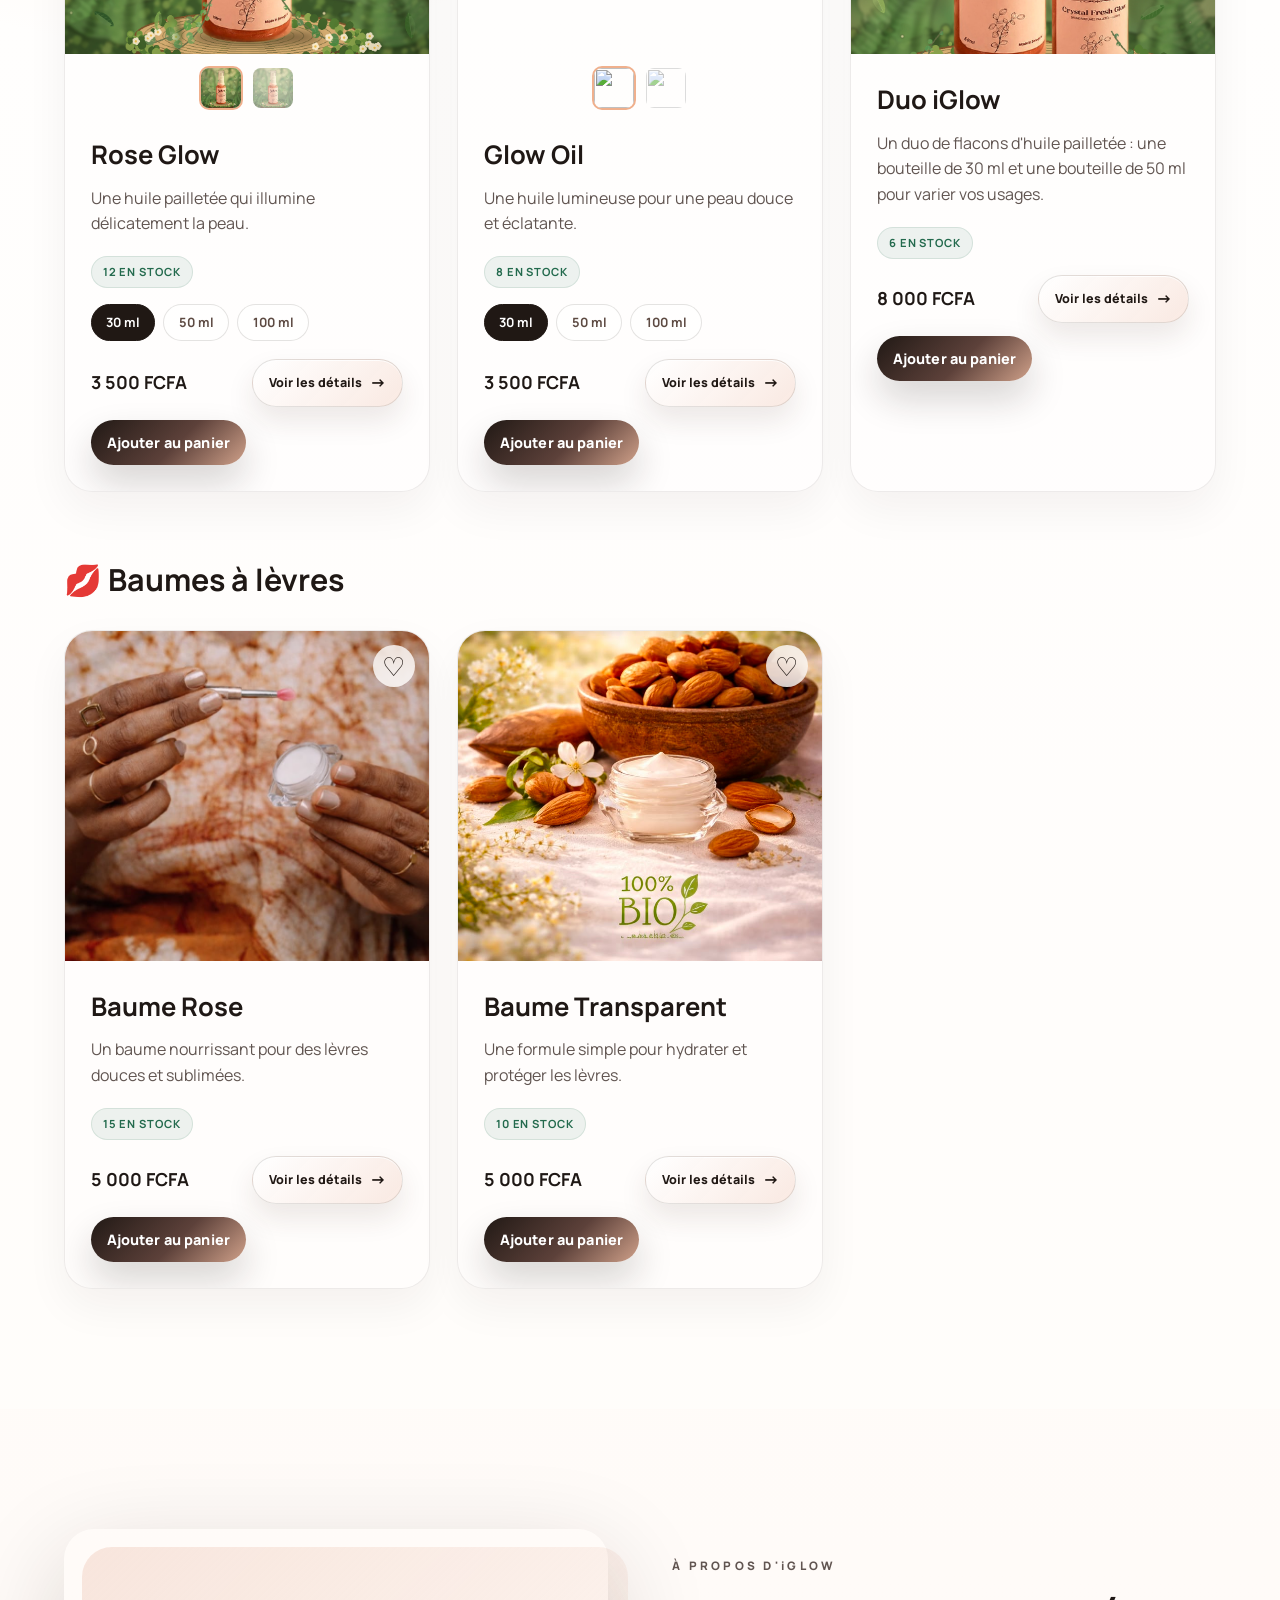
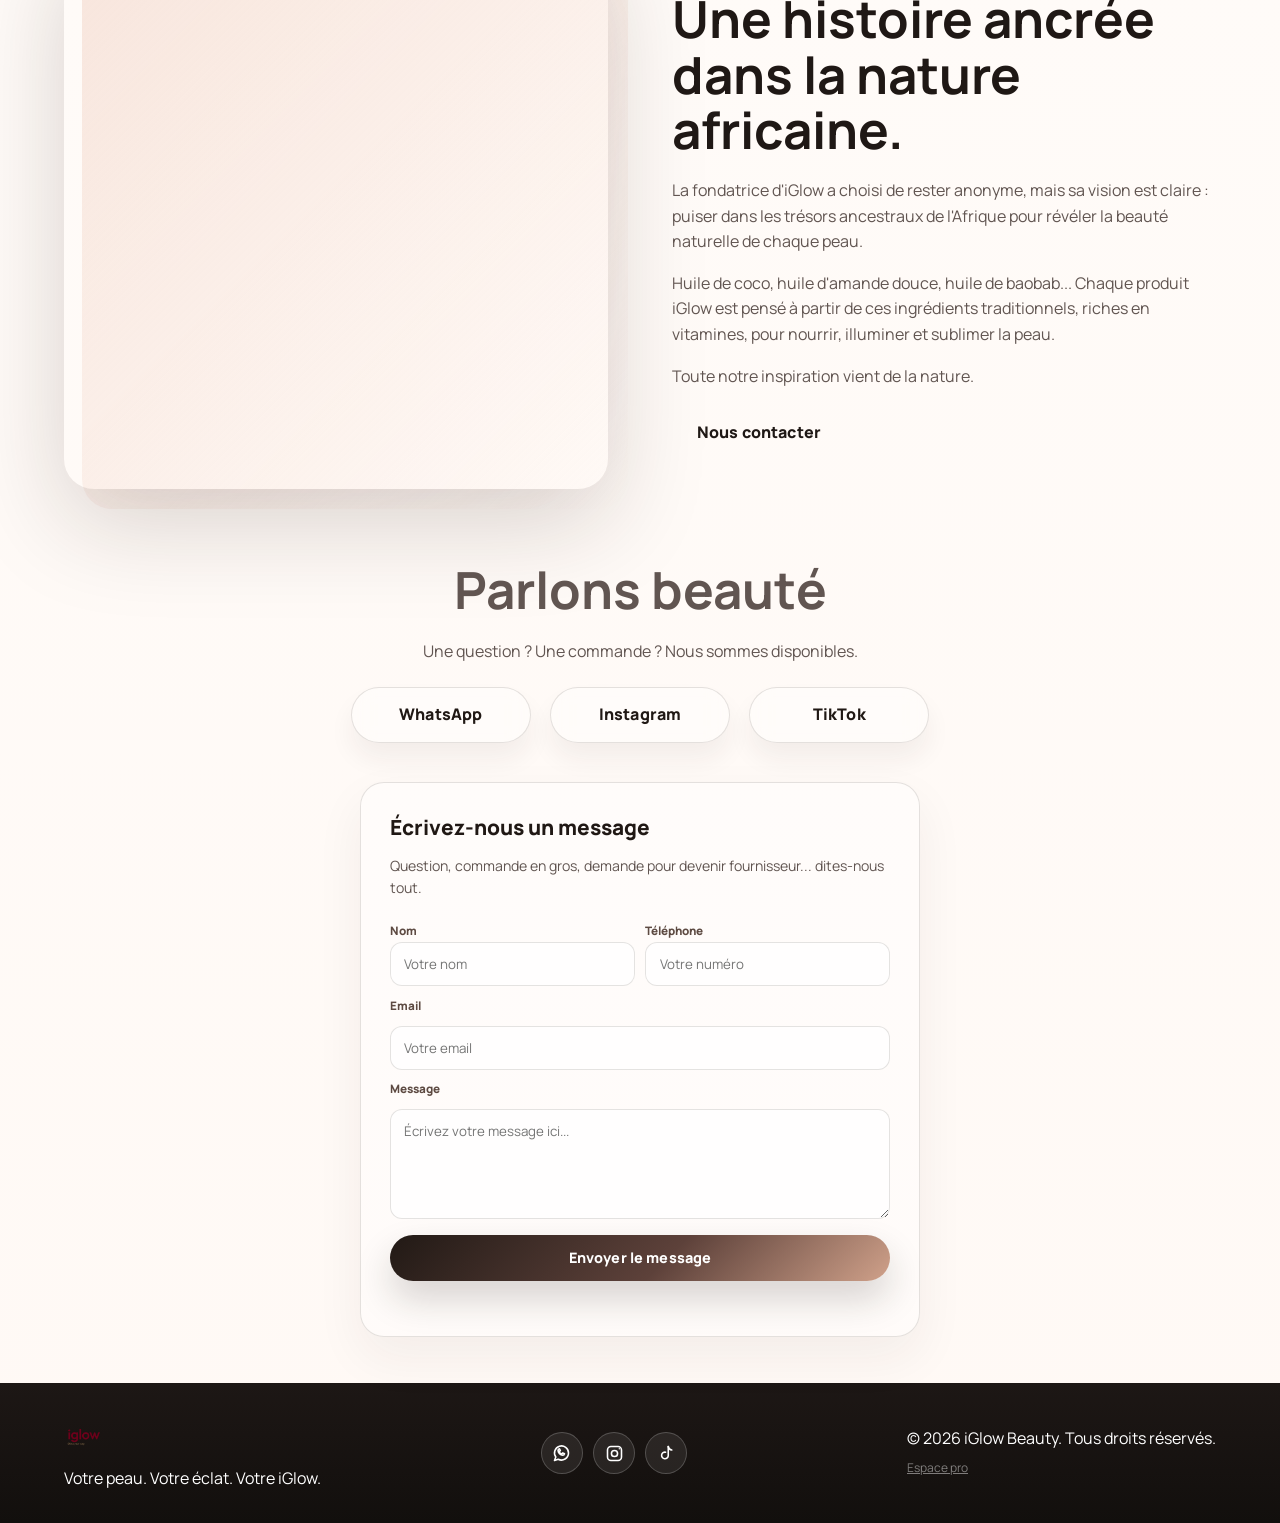
==== commit 94613c75: "Reduire l'espace desktop entre Nous contacter et Parlons beaute Co-Authored-By: Claude Sonnet 5 <nor" ====
--- a/index.html
+++ b/index.html
@@ -55,9 +55,9 @@
 .product-meta{margin-bottom:1rem;display:flex;align-items:center}.stock-badge{display:inline-flex;align-items:center;gap:.4rem;padding:.38rem .7rem;border-radius:999px;font-size:.7rem;font-weight:700;letter-spacing:.08em;text-transform:uppercase;color:#236a4d;background:rgba(35,106,77,.08);border:1px solid rgba(35,106,77,.12)}.stock-badge.out-stock{color:#8d4736;background:rgba(141,71,54,.08);border-color:rgba(141,71,54,.12)}.product-bottom{display:flex;align-items:center;justify-content:space-between;flex-wrap:wrap;gap:.8rem}.product-bottom strong{font-size:1.12rem}.order-button{min-height:42px;padding:.7rem 1rem;font-size:.9rem}.details-button{position:relative;display:inline-flex;align-items:center;gap:.5rem;min-height:42px;padding:.65rem 1rem;border:1px solid rgba(32,24,20,.12);border-radius:999px;color:var(--primary);background:linear-gradient(135deg,rgba(255,255,255,.92),rgba(249,231,223,.9));box-shadow:0 14px 28px rgba(64,38,31,.10),inset 0 1px 0 rgba(255,255,255,.8);font-size:.78rem;font-weight:800;transition:all .35s ease;overflow:hidden;animation:premiumFloat 4.2s ease-in-out infinite}.details-button::before{content:"";position:absolute;inset:-1px;border-radius:inherit;background:linear-gradient(135deg,rgba(255,255,255,.8),rgba(240,176,141,.45),rgba(255,255,255,.8));opacity:.7;transform:translateX(-120%) skewX(-18deg);animation:shimmerSweep 3s ease-in-out infinite}.details-button::after{content:"→";position:relative;font-size:1rem;transition:transform .3s ease}.details-button:hover{transform:translateY(-3px) scale(1.02);border-color:rgba(32,24,20,.2);background:linear-gradient(135deg,#201814,#4d322d,#efc1a6);color:#fff;box-shadow:0 18px 34px rgba(38,22,18,.18)}.details-button:hover::after{transform:translateX(5px)}.details-button:hover::before{animation-duration:1.4s}
 .product-modal[hidden]{display:none}.product-modal{position:fixed;inset:0;z-index:3000;display:grid;place-items:center;padding:1.2rem;background:rgba(29,23,21,.46);backdrop-filter:blur(8px);-webkit-backdrop-filter:blur(8px)}.product-modal-content{position:relative;display:grid;grid-template-columns:minmax(180px,.8fr) 1fr;gap:1.8rem;width:min(680px,100%);padding:1.2rem;border-radius:28px;background:var(--bg);box-shadow:var(--shadow-strong)}.modal-product-image{height:300px;border-radius:20px}.product-modal-content>div{align-self:center;padding:1rem}.modal-product-description{margin:1rem 0 1.4rem;color:var(--muted)}.modal-product-price{font-size:1.25rem}.modal-close{position:absolute;top:.6rem;right:.8rem;z-index:1;width:36px;height:36px;border-radius:50%;background:rgba(255,255,255,.8);color:var(--primary);font-size:1.5rem}
 .cart-overlay[hidden],.cart-drawer[hidden],.cart-toast[hidden]{display:none}.cart-overlay{position:fixed;inset:0;z-index:3500;background:rgba(29,23,21,.38);backdrop-filter:blur(5px);-webkit-backdrop-filter:blur(5px)}.cart-drawer{position:fixed;top:0;right:0;bottom:0;z-index:3600;display:flex;flex-direction:column;width:min(470px,100%);background:rgba(255,250,247,.96);box-shadow:-30px 0 80px rgba(39,20,17,.18);transform:translateX(0);animation:drawerIn .38s ease}.cart-drawer-header{display:flex;align-items:flex-start;justify-content:space-between;padding:1.7rem 1.5rem 1.2rem;border-bottom:1px solid var(--line)}.cart-drawer-header p{font-size:.7rem;letter-spacing:.2em;color:var(--primary-soft);font-weight:800}.cart-drawer-header h2{font-size:1.8rem;line-height:1.1}.cart-close{width:38px;height:38px;border-radius:50%;background:rgba(32,24,20,.07);font-size:1.4rem;color:var(--primary)}.cart-items{flex:1;overflow:auto;padding:1.2rem 1.5rem}.cart-empty{text-align:center;padding:4rem 1rem;color:var(--muted)}.cart-empty strong{display:block;color:var(--primary);font-size:1.1rem;margin-bottom:.4rem}.cart-item{display:grid;grid-template-columns:68px 1fr auto;gap:.8rem;align-items:center;padding:1rem 0;border-bottom:1px solid var(--line)}.cart-item-image{width:68px;height:78px;border-radius:14px;object-fit:cover}.cart-item-name{font-weight:800;font-size:.95rem}.cart-item-price{font-size:.82rem;color:var(--muted);margin-top:.2rem}.cart-item-actions{display:flex;align-items:center;gap:.45rem;margin-top:.55rem}.quantity-button{width:26px;height:26px;display:grid;place-items:center;border-radius:50%;background:rgba(32,24,20,.08);color:var(--primary);font-weight:800}.quantity-value{min-width:22px;text-align:center;font-size:.85rem;font-weight:800}.cart-item-total{font-size:.9rem;font-weight:800;text-align:right;white-space:nowrap}.remove-item{display:block;margin-top:.35rem;color:#a15b49;font-size:.72rem;text-decoration:underline}.cart-summary{padding:1.25rem 1.5rem;border-top:1px solid var(--line);background:rgba(255,255,255,.42)}.summary-row{display:flex;justify-content:space-between;gap:1rem;margin-bottom:.35rem;color:var(--muted);font-size:.9rem}.summary-row.total{margin-top:.8rem;padding-top:.8rem;border-top:1px solid var(--line);color:var(--primary);font-size:1.15rem;font-weight:800}.checkout-form{display:grid;gap:.65rem;margin-top:1rem}.checkout-form label{font-size:.73rem;font-weight:800;color:var(--primary-soft)}.checkout-form input,.checkout-form textarea{width:100%;border:1px solid var(--line);border-radius:12px;padding:.75rem .85rem;background:rgba(255,255,255,.7);color:var(--primary);outline:none}.checkout-form textarea{min-height:68px;resize:vertical}.checkout-form input:focus,.checkout-form textarea:focus{border-color:var(--accent-strong);box-shadow:0 0 0 3px rgba(240,176,141,.18)}.checkout-submit{width:100%;margin-top:.35rem}.cart-toast{position:fixed;right:1.4rem;bottom:1.4rem;z-index:4000;display:flex;align-items:center;gap:.7rem;max-width:min(360px,calc(100% - 2rem));padding:1rem 1.1rem;border-radius:16px;background:#211915;color:#fff;box-shadow:0 20px 45px rgba(39,20,17,.25);animation:toastIn .35s ease}.toast-icon{width:25px;height:25px;display:grid;place-items:center;border-radius:50%;background:#d9a083;color:#211915;font-weight:800}@keyframes drawerIn{from{transform:translateX(100%)}to{transform:translateX(0)}}@keyframes toastIn{from{opacity:0;transform:translateY(15px)}to{opacity:1;transform:translateY(0)}}
-.about{padding:120px 0}.about-content{display:grid;grid-template-columns:1fr 1fr;gap:4rem;align-items:center}.about-image{position:relative}.about-image img,.about-image video{width:100%;display:block;object-fit:cover;height:560px;border-radius:30px;box-shadow:var(--shadow-strong)}.about-image::after{content:"";position:absolute;inset:18px -20px -20px 18px;background:linear-gradient(135deg,rgba(243,215,202,.6),rgba(255,255,255,0));border-radius:30px;z-index:-1}.about-text h2{font-size:clamp(2.3rem,4vw,3.5rem);line-height:1.08;margin-bottom:1.3rem}.about-text p{color:var(--muted);margin-bottom:1rem}
+.about{padding:120px 0 40px}.about-content{display:grid;grid-template-columns:1fr 1fr;gap:4rem;align-items:center}.about-image{position:relative}.about-image img,.about-image video{width:100%;display:block;object-fit:cover;height:560px;border-radius:30px;box-shadow:var(--shadow-strong)}.about-image::after{content:"";position:absolute;inset:18px -20px -20px 18px;background:linear-gradient(135deg,rgba(243,215,202,.6),rgba(255,255,255,0));border-radius:30px;z-index:-1}.about-text h2{font-size:clamp(2.3rem,4vw,3.5rem);line-height:1.08;margin-bottom:1.3rem}.about-text p{color:var(--muted);margin-bottom:1rem}
 .banner{padding:3rem 0;background:linear-gradient(135deg,#f7e4db 0%,#efc4af 100%);position:relative;overflow:hidden}.banner::before,.banner::after{content:"";position:absolute;width:280px;height:280px;border-radius:50%;background:rgba(255,255,255,.16);filter:blur(10px)}.banner::before{left:-60px;top:-70px}.banner::after{right:-40px;bottom:-80px}.banner-content{display:flex;justify-content:space-between;align-items:center;gap:1.5rem;flex-wrap:wrap;position:relative;z-index:1}.banner h2{font-size:clamp(2rem,4vw,3.3rem)}
-.contact{padding:64px 0 46px}.contact .section-title{margin-bottom:1.4rem}.contact-buttons{display:flex;justify-content:center;gap:1.2rem;flex-wrap:wrap}.contact-button{min-width:180px;background:rgba(255,255,255,.36);border:1px solid rgba(32,24,20,.12);box-shadow:0 16px 26px rgba(52,37,32,.06);color:var(--primary)}.message-form{display:grid;gap:.65rem;max-width:560px;margin:2.4rem auto 0;padding:1.8rem;border-radius:24px;background:rgba(255,255,255,.42);border:1px solid var(--line);box-shadow:0 20px 50px rgba(52,37,32,.06)}.message-form-title{font-size:1.3rem;font-weight:800;color:var(--primary)}.message-form-hint{color:var(--muted);font-size:.88rem;margin-bottom:.4rem}.message-form-row{display:grid;grid-template-columns:1fr 1fr;gap:.65rem}.message-form label{font-size:.73rem;font-weight:800;color:var(--primary-soft)}.message-form input,.message-form textarea{width:100%;border:1px solid var(--line);border-radius:12px;padding:.75rem .85rem;background:rgba(255,255,255,.7);color:var(--primary);outline:none;font-family:inherit}.message-form textarea{min-height:110px;resize:vertical}.message-form input:focus,.message-form textarea:focus{border-color:var(--accent-strong);box-shadow:0 0 0 3px rgba(240,176,141,.18)}.message-submit{width:100%;margin-top:.35rem}.message-form-status{font-size:.85rem;font-weight:700;min-height:1.2em;color:var(--primary-soft)}.message-form-status.error{color:#a13b2b}.message-form-status.success{color:#2b7a4b}@media (max-width:560px){.message-form-row{grid-template-columns:1fr}}
+.contact{padding:20px 0 46px}.contact .section-title{margin-bottom:1.4rem}.contact-buttons{display:flex;justify-content:center;gap:1.2rem;flex-wrap:wrap}.contact-button{min-width:180px;background:rgba(255,255,255,.36);border:1px solid rgba(32,24,20,.12);box-shadow:0 16px 26px rgba(52,37,32,.06);color:var(--primary)}.message-form{display:grid;gap:.65rem;max-width:560px;margin:2.4rem auto 0;padding:1.8rem;border-radius:24px;background:rgba(255,255,255,.42);border:1px solid var(--line);box-shadow:0 20px 50px rgba(52,37,32,.06)}.message-form-title{font-size:1.3rem;font-weight:800;color:var(--primary)}.message-form-hint{color:var(--muted);font-size:.88rem;margin-bottom:.4rem}.message-form-row{display:grid;grid-template-columns:1fr 1fr;gap:.65rem}.message-form label{font-size:.73rem;font-weight:800;color:var(--primary-soft)}.message-form input,.message-form textarea{width:100%;border:1px solid var(--line);border-radius:12px;padding:.75rem .85rem;background:rgba(255,255,255,.7);color:var(--primary);outline:none;font-family:inherit}.message-form textarea{min-height:110px;resize:vertical}.message-form input:focus,.message-form textarea:focus{border-color:var(--accent-strong);box-shadow:0 0 0 3px rgba(240,176,141,.18)}.message-submit{width:100%;margin-top:.35rem}.message-form-status{font-size:.85rem;font-weight:700;min-height:1.2em;color:var(--primary-soft)}.message-form-status.error{color:#a13b2b}.message-form-status.success{color:#2b7a4b}@media (max-width:560px){.message-form-row{grid-template-columns:1fr}}
 footer{background:linear-gradient(180deg,#1d1715 0%,#120f0d 100%);color:#fff;padding:2rem 0}.footer-content{display:flex;justify-content:space-between;align-items:center;gap:1rem;flex-wrap:wrap}.footer-logo{height:44px;width:auto;display:block;margin-bottom:.4rem}.footer-admin-link{display:inline-block;margin-top:.4rem;font-size:.75rem;color:rgba(255,255,255,.45);text-decoration:underline}.footer-admin-link:hover{color:rgba(255,255,255,.75)}.footer-socials{display:flex;align-items:center;gap:.65rem}.footer-social{width:42px;height:42px;display:grid;place-items:center;border:1px solid rgba(255,255,255,.2);border-radius:50%;color:#fff;background:rgba(255,255,255,.08);font-size:1.15rem;transition:transform .25s ease,background .25s ease}.footer-social:hover{transform:translateY(-3px);background:rgba(255,255,255,.2)}
 @media (max-width:820px){.nav-menu{position:absolute;top:calc(100% + 10px);left:4%;right:4%;z-index:10;display:flex;flex-direction:column;align-items:flex-start;gap:.25rem;padding:.8rem;background:rgba(255,250,247,.98);border:1px solid rgba(32,24,20,.14);border-radius:18px;box-shadow:0 18px 34px rgba(31,24,21,.18);backdrop-filter:blur(14px);-webkit-backdrop-filter:blur(14px);opacity:0;pointer-events:none;transform:translateY(-12px);transition:all .3s ease}.nav-menu a{width:100%;padding:.7rem .8rem;color:var(--primary);font-size:1rem;border-radius:12px}.nav-menu a:hover{background:rgba(243,215,202,.55)}.nav-menu a::after{display:none}.nav-menu.open{opacity:1;pointer-events:auto;transform:translateY(0)}.burger{display:grid;place-items:center}.account-button,.cart-button,.burger{width:46px;height:46px}.nav-actions{gap:.45rem}.hero{padding-top:42px;padding-bottom:34px}.hero-content,.about-content{grid-template-columns:1fr}.hero-visual{min-height:500px}.about{padding:24px 0 24px}.about-content{gap:2rem}.about-image img,.about-image video{height:320px}.product-showcase{max-width:420px;min-height:440px}.product-showcase img{height:440px}.products-section{padding-top:58px;padding-bottom:16px}.products-grid{grid-template-columns:1fr}.product-modal-content{grid-template-columns:1fr;max-height:92vh;overflow-y:auto}.modal-product-image{height:220px}.product-modal-content>div{padding:.4rem}.banner{padding:2.25rem 0}.banner-content,.footer-content{flex-direction:column;text-align:center}.contact{padding:18px 0 30px}.contact .section-title h2{font-size:2rem}.contact .section-title span{font-size:.9rem}.contact-buttons{display:none}.cart-drawer{width:100%}.cart-drawer-header{padding-top:1.2rem}.cart-items{padding-left:1.1rem;padding-right:1.1rem}.cart-summary{padding-left:1.1rem;padding-right:1.1rem}}
     </style>
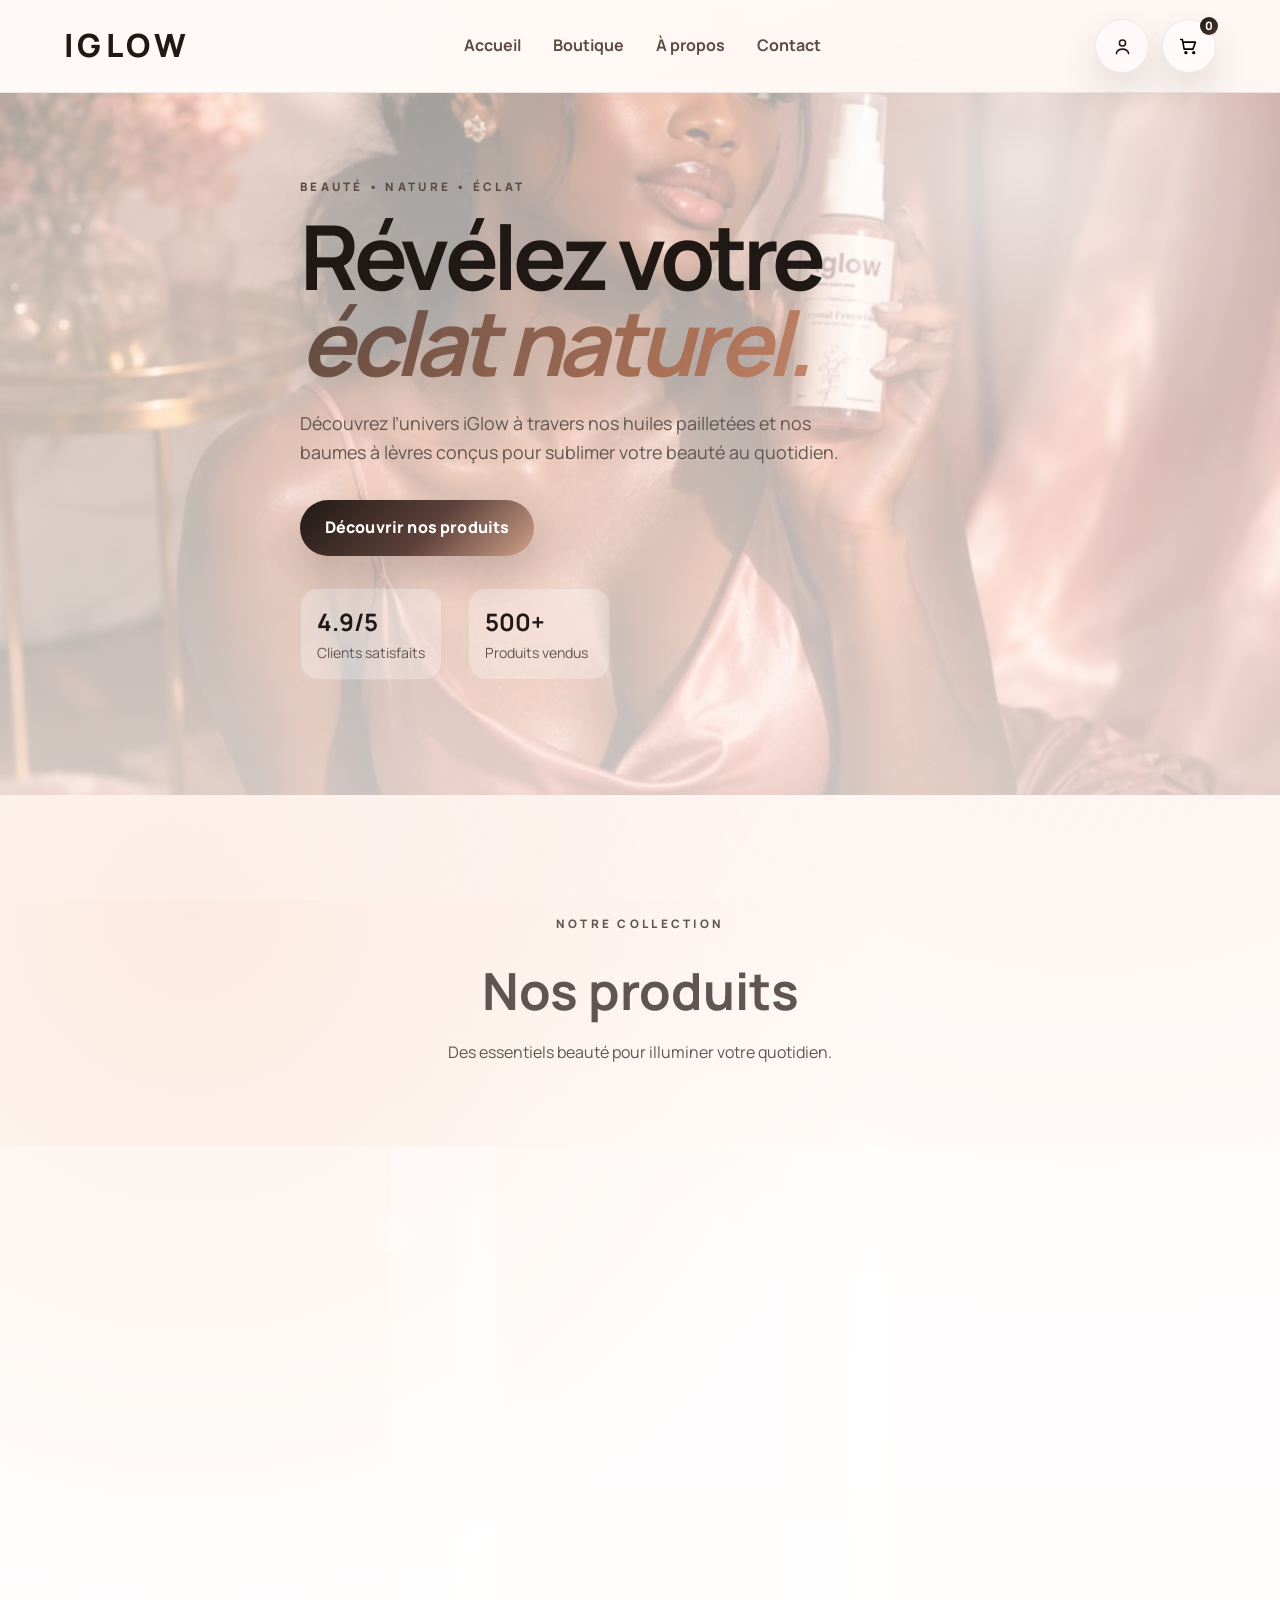
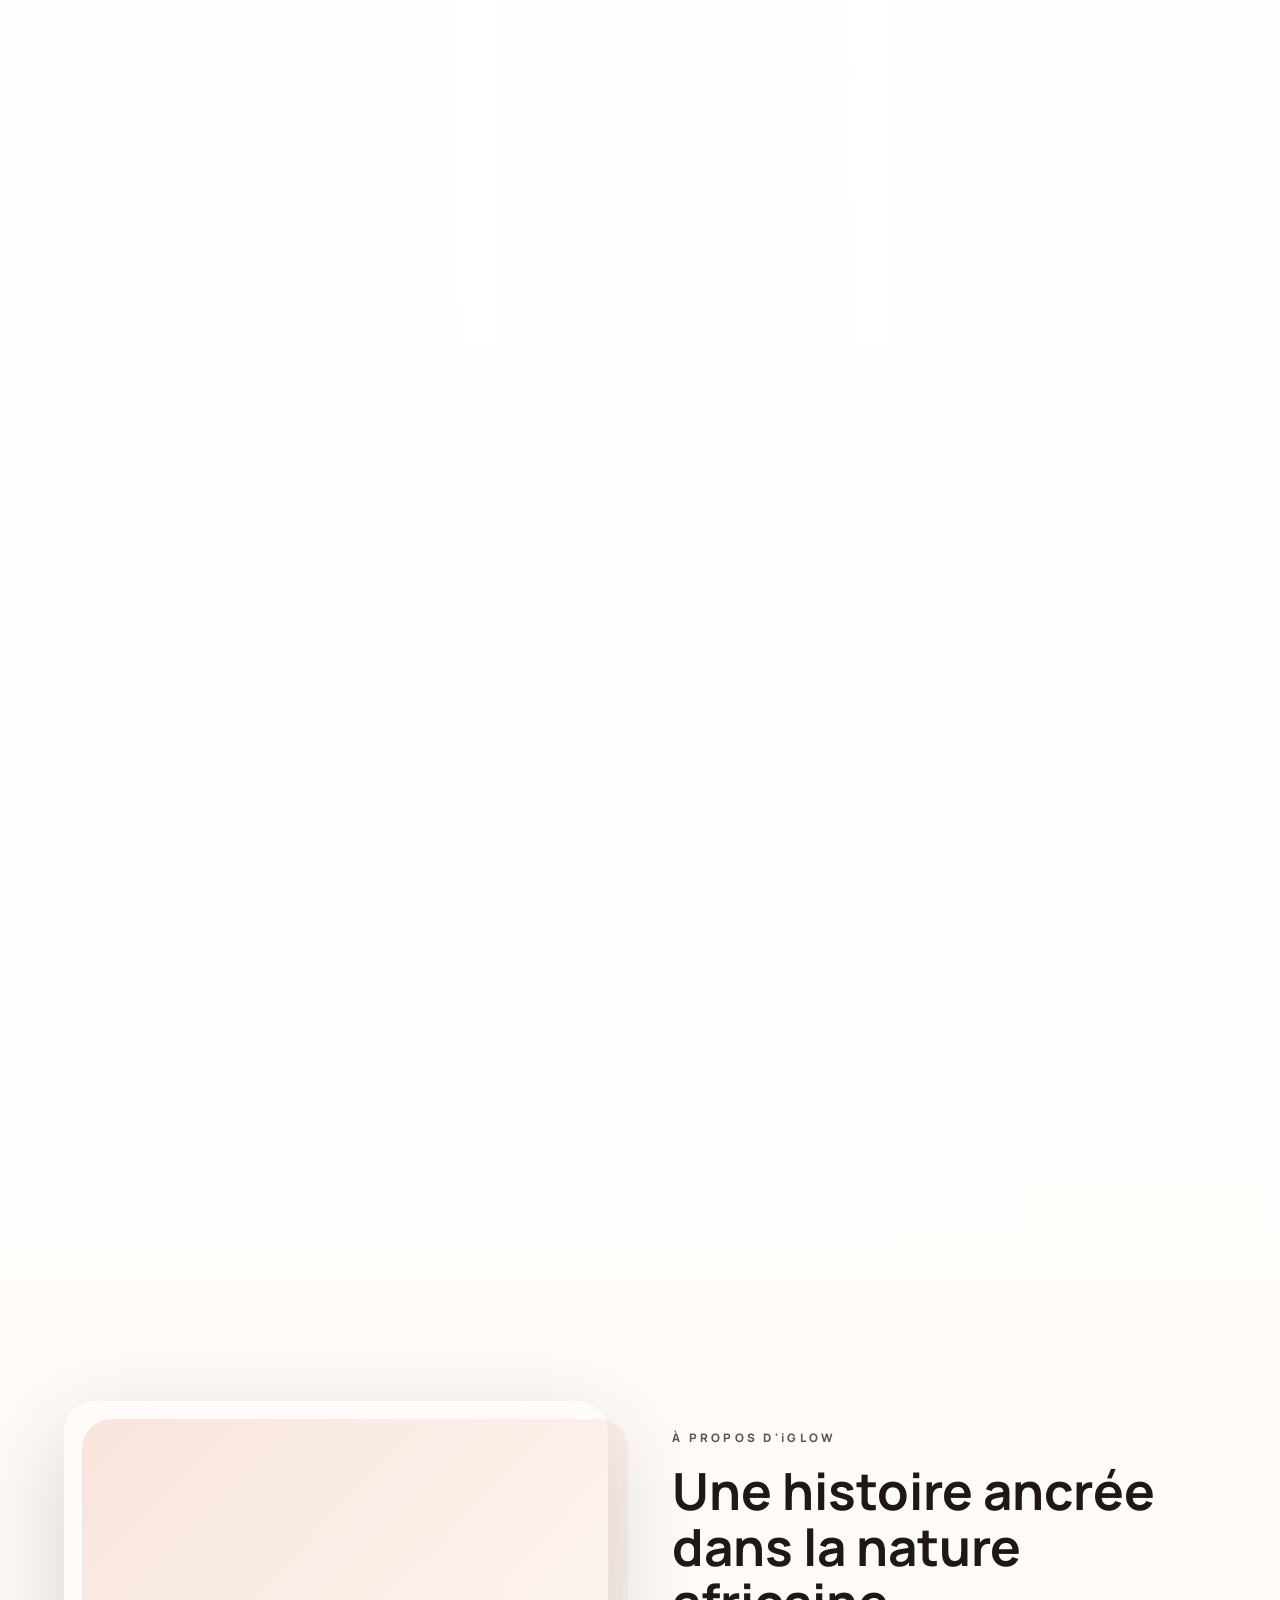
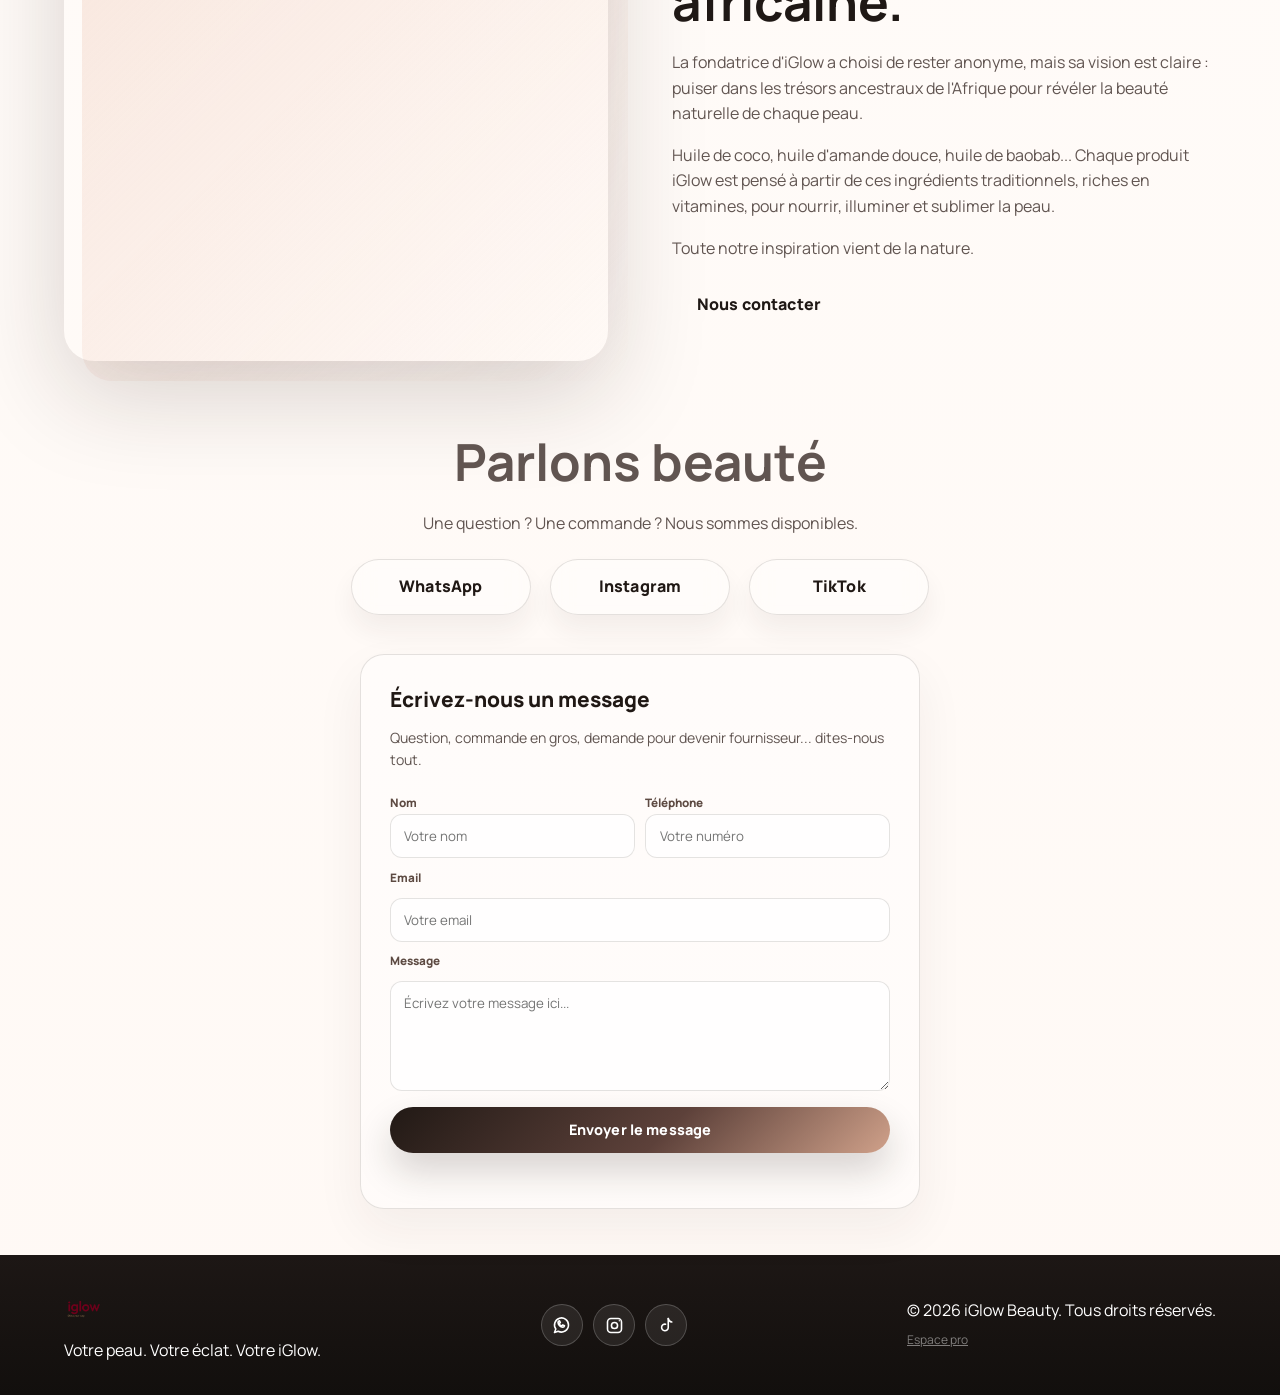
==== commit 30c1a4bb: "Retirer l'encadre en verre du hero et faire une grande photo pleine largeur - Supprime le bloc hero-" ====
--- a/index.html
+++ b/index.html
@@ -46,10 +46,12 @@
 .nav-actions{display:flex;align-items:center;gap:.8rem}.account-button{position:relative;width:54px;height:54px;display:grid;place-items:center;border-radius:50%;background:rgba(255,255,255,.5);border:1px solid rgba(32,24,20,.08);box-shadow:0 18px 36px rgba(53,39,34,.12);color:var(--primary);font-size:1.55rem;transition:transform .35s ease,box-shadow .35s ease,background .35s ease}.account-button:hover{transform:translateY(-2px) scale(1.04);background:rgba(255,255,255,.86);box-shadow:0 20px 40px rgba(53,39,34,.16)}
 .cart-button,.burger{position:relative;width:54px;height:54px;display:grid;place-items:center;border-radius:50%;background:rgba(255,255,255,.5);border:1px solid rgba(32,24,20,.08);box-shadow:0 18px 36px rgba(53,39,34,.12);backdrop-filter:blur(12px);-webkit-backdrop-filter:blur(12px);transition:transform .35s ease,box-shadow .35s ease}.cart-button:hover,.burger:hover{transform:translateY(-2px) scale(1.02);box-shadow:0 20px 40px rgba(53,39,34,.16)}
 .cart-count{position:absolute;right:-3px;top:-3px;min-width:18px;height:18px;padding:0 4px;display:grid;place-items:center;background:linear-gradient(135deg,var(--primary),#4b3531);color:#fff;border-radius:999px;font-size:.72rem;font-weight:800}.burger{display:none;border-radius:50%;padding:0;align-content:center;justify-items:center;gap:4px;overflow:hidden}.burger span{display:block;width:20px;height:2px;background:var(--primary);border-radius:999px;margin:0;transition:transform .3s ease,opacity .3s ease}.burger.open span:nth-child(1){transform:translateY(6px) rotate(45deg)}.burger.open span:nth-child(2){opacity:0}.burger.open span:nth-child(3){transform:translateY(-6px) rotate(-45deg)}
-.hero{padding:80px 0 110px;position:relative}.hero::before{content:"";position:absolute;inset:0;background:radial-gradient(circle at 15% 20%,rgba(243,215,202,.4),transparent 18%),radial-gradient(circle at 80% 10%,rgba(255,255,255,.65),transparent 26%);pointer-events:none}.hero-content{display:grid;grid-template-columns:1.08fr .92fr;gap:64px;align-items:center}.hero-text{position:relative;z-index:1}.small-title,.section-title>p{font-size:.73rem;font-weight:800;letter-spacing:.28em;margin-bottom:1rem;color:var(--primary-soft)}.hero h1{font-size:clamp(3.1rem,7vw,6rem);line-height:.96;letter-spacing:-.06em;margin-bottom:1.5rem;text-shadow:0 12px 30px rgba(41,25,22,.06)}.hero h1 span{display:inline-block;font-style:italic;color:var(--primary-soft);background:linear-gradient(135deg,var(--primary-soft),#b1755a,var(--accent-strong),var(--primary-soft));background-size:250% auto;-webkit-background-clip:text;background-clip:text;color:transparent;animation:gradientShift 7s ease infinite}.hero-copy{max-width:580px;font-size:1.12rem;color:var(--muted)}
+.hero{padding:80px 0 110px;position:relative;min-height:78vh;display:flex;align-items:center}.hero::before{content:"";position:absolute;inset:0;background:radial-gradient(circle at 15% 20%,rgba(243,215,202,.4),transparent 18%),radial-gradient(circle at 80% 10%,rgba(255,255,255,.65),transparent 26%);pointer-events:none}.hero-content{display:block;max-width:680px}.hero-text{position:relative;z-index:1}.small-title,.section-title>p{font-size:.73rem;font-weight:800;letter-spacing:.28em;margin-bottom:1rem;color:var(--primary-soft)}.hero h1{font-size:clamp(3.1rem,7vw,6rem);line-height:.96;letter-spacing:-.06em;margin-bottom:1.5rem;text-shadow:0 12px 30px rgba(41,25,22,.06)}.hero h1 span{display:inline-block;font-style:italic;color:var(--primary-soft);background:linear-gradient(135deg,var(--primary-soft),#b1755a,var(--accent-strong),var(--primary-soft));background-size:250% auto;-webkit-background-clip:text;background-clip:text;color:transparent;animation:gradientShift 7s ease infinite}.hero-copy{max-width:580px;font-size:1.12rem;color:var(--muted)}
 .hero-buttons{display:flex;gap:1rem;flex-wrap:wrap;margin-top:2.1rem}.button,.order-button,.contact-button{display:inline-flex;align-items:center;justify-content:center;min-height:56px;padding:.9rem 1.55rem;border-radius:999px;font-weight:800;letter-spacing:.01em;position:relative;overflow:hidden;transition:transform .3s ease,box-shadow .35s ease,filter .35s ease}.button::before,.order-button::before,.contact-button::before{content:"";position:absolute;inset:0;background:linear-gradient(120deg,transparent 0%,rgba(255,255,255,.45) 40%,transparent 100%);transform:translateX(-130%) skewX(-18deg);transition:transform .8s ease}.button:hover::before,.order-button:hover::before,.contact-button:hover::before{transform:translateX(130%) skewX(-18deg)}.button:hover,.order-button:hover,.contact-button:hover{transform:translateY(-3px);filter:brightness(1.03)}.primary-btn,.order-button{background:linear-gradient(135deg,#211915 0%,#5d413a 55%,#d0a18a 100%);color:#fff;box-shadow:0 18px 36px rgba(31,24,21,.18)}.button-outline,.contact-button{border:1px solid rgba(32,24,20,.12);background:rgba(255,255,255,.32);backdrop-filter:blur(10px);-webkit-backdrop-filter:blur(10px);color:var(--primary);box-shadow:0 12px 28px rgba(61,41,33,.06)}
 .mini-stats{display:flex;gap:1.6rem;flex-wrap:wrap;margin-top:2rem}.mini-stats div{display:flex;flex-direction:column;min-width:142px;padding:.9rem 1rem;border-radius:18px;background:rgba(255,255,255,.28);border:1px solid rgba(32,24,20,.06);backdrop-filter:blur(10px);-webkit-backdrop-filter:blur(10px)}.mini-stats strong{font-size:1.5rem}.mini-stats span{color:var(--muted);font-size:.88rem}
-.hero-visual{position:relative;min-height:640px;display:grid;place-items:center}.hero-visual::before{content:"";position:absolute;inset:30px 18px 26px 18px;border-radius:42px;border:1px solid rgba(255,255,255,.45);background:rgba(255,255,255,.08);box-shadow:inset 0 1px 0 rgba(255,255,255,.6);pointer-events:none;animation:glowBreath 6s ease-in-out infinite}.glow-orb{position:absolute;border-radius:50%;filter:blur(10px);animation:pulseGlow 5s ease-in-out infinite}.orb-one{width:280px;height:280px;background:rgba(241,170,146,.38);top:30px;right:60px}.orb-two{width:220px;height:220px;background:rgba(244,215,202,.6);bottom:70px;left:40px;animation-delay:.8s}.sparkle{position:absolute;width:12px;height:12px;border-radius:50%;background:radial-gradient(circle,#fff,#f7d8c4 30%,rgba(255,255,255,0) 72%);box-shadow:0 0 18px rgba(255,255,255,.9),0 0 32px rgba(243,215,202,.7);animation:floatParticle 6s ease-in-out infinite}.sparkle:nth-child(1){top:18%;left:8%;animation-delay:.2s}.sparkle:nth-child(2){right:10%;top:22%;animation-delay:1.4s}.sparkle:nth-child(3){bottom:18%;left:18%;animation-delay:2.2s}.sparkle:nth-child(4){bottom:12%;right:15%;animation-delay:3s}.petal{position:absolute;width:18px;height:28px;border-radius:100% 0 100% 0;background:linear-gradient(145deg,rgba(255,255,255,.75),rgba(240,176,141,.5));filter:blur(.2px);box-shadow:0 8px 18px rgba(190,111,87,.12);animation:petalFloat 7s ease-in-out infinite;pointer-events:none}.petal-one{top:31%;right:2%;animation-delay:1.2s}.petal-two{bottom:25%;left:4%;transform:rotate(-35deg) scale(.8);animation-delay:3.4s}.hero-text,.hero-visual,.category,.about-image,.about-text{animation:fadeUp .9s ease both}.hero-visual{animation-delay:.15s}.orb-one{animation:pulseGlow 5s ease-in-out infinite,sparkleDrift 7s ease-in-out infinite}.orb-two{animation:pulseGlow 5s ease-in-out infinite .8s,sparkleDrift 8s ease-in-out infinite .4s}
+.hero-visual{position:relative;min-height:640px;display:grid;place-items:center}.hero-visual::before{content:"";position:absolute;inset:30px 18px 26px 18px;border-radius:42px;border:1px solid rgba(255,255,255,.45);background:rgba(255,255,255,.08);box-shadow:inset 0 1px 0 rgba(255,255,255,.6);pointer-events:none;animation:glowBreath 6s ease-in-out infinite}.glow-orb{position:absolute;border-radius:50%;filter:blur(10px);animation:pulseGlow 5s ease-in-out infinite}.orb-one{width:280px;height:280px;background:rgba(241,170,146,.38);top:30px;right:60px}.orb-two{width:220px;height:220px;background:rgba(244,215,202,.6);bottom:70px;left:40px;animation-delay:.8s}.sparkle{position:absolute;width:12px;height:12px;border-radius:50%;background:radial-gradient(circle,#fff,#f7d8c4 30%,rgba(255,255,255,0) 72%);box-shadow:0 0 18px rgba(255,255,255,.9),0 0 32px rgba(243,215,202,.7);animation:floatParticle 6s ease-in-out infinite}.sparkle:nth-child(1){top:18%;left:8%;animation-delay:.2s}.sparkle:nth-child(2){right:10%;top:22%;animation-delay:1.4s}.sparkle:nth-child(3){bottom:18%;left:18%;animation-delay:2.2s}.sparkle:nth-child(4){bottom:12%;right:15%;animation-delay:3s}.petal{position:absolute;width:18px;height:28px;border-radius:100% 0 100% 0;background:linear-gradient(145deg,rgba(255,255,255,.75),rgba(240,176,141,.5));filter:blur(.2px);box-shadow:0 8px 18px rgba(190,111,87,.12);animation:petalFloat 7s ease-in-out infinite;pointer-events:none}.petal-one{top:31%;right:2%;animation-delay:1.2s}.petal-two{bottom:25%;left:4%;transform:rotate(-35deg) scale(.8);animation-delay:3.4s}.category,.about-image,.about-text{animation:fadeUp .9s ease both}
+@keyframes fadeDown{0%{opacity:0;transform:translateY(-50px)}100%{opacity:1;transform:translateY(0)}}
+.hero-text{animation:fadeDown 1.1s cubic-bezier(.22,1,.36,1) both}
 .product-showcase{position:relative;width:min(100%,520px);min-height:620px;border-radius:38px;overflow:hidden;background:rgba(255,255,255,.25);border:1px solid rgba(255,255,255,.5);box-shadow:var(--shadow-strong);backdrop-filter:blur(12px);-webkit-backdrop-filter:blur(12px);animation:floatY 6.5s ease-in-out infinite}.product-showcase::before{content:"";position:absolute;inset:0;background:linear-gradient(135deg,rgba(255,255,255,.18),rgba(255,255,255,0));z-index:1}.product-showcase img{height:620px;object-fit:cover}.floating-card{position:absolute;z-index:2;background:rgba(255,255,255,.22);border:1px solid rgba(255,255,255,.45);backdrop-filter:blur(14px);-webkit-backdrop-filter:blur(14px);border-radius:20px;padding:.8rem 1rem;box-shadow:0 18px 34px rgba(55,36,31,.12)}.card-top{top:26px;left:24px}.card-bottom{right:24px;bottom:28px}.floating-card span{display:block;font-size:.68rem;letter-spacing:.12em;text-transform:uppercase;color:var(--muted)}.floating-card strong{font-size:1.04rem}
 .products-section{padding:120px 0;background:rgba(255,255,255,.3)}.section-title{text-align:center;margin-bottom:3.5rem}.section-title h2{font-size:clamp(2.3rem,4vw,3.7rem);margin-bottom:.5rem}.section-title span{color:var(--muted)}.category{margin-bottom:4rem}.category h3{font-size:1.9rem;margin-bottom:1.6rem}.products-grid{display:grid;grid-template-columns:repeat(3,minmax(0,1fr));gap:1.7rem}.product{position:relative;background:rgba(255,255,255,.28);border-radius:28px;overflow:hidden;border:1px solid rgba(32,24,20,.08);box-shadow:0 18px 44px rgba(42,24,18,.05);backdrop-filter:blur(12px);-webkit-backdrop-filter:blur(12px);transition:transform .35s ease,box-shadow .35s ease,border-color .35s ease;animation:premiumFloat 7s ease-in-out infinite}.product::before{content:"";position:absolute;inset:0;background:linear-gradient(120deg,transparent 0%,rgba(255,255,255,.38) 38%,transparent 100%);transform:translateX(-120%) skewX(-18deg);transition:transform .9s ease}.product:hover{transform:translateY(-10px) scale(1.01);box-shadow:0 26px 56px rgba(42,24,18,.1);border-color:rgba(32,24,20,.12)}.product:hover::before{transform:translateX(160%) skewX(-18deg)}.product-image{position:relative;height:330px;overflow:hidden}.product-image img{height:100%;transition:transform .6s ease}.product:hover .product-image img{transform:scale(1.08)}.product-info{padding:1.6rem}.product-info h4{font-size:1.6rem;margin-bottom:.6rem}.product-info p{color:var(--muted);margin-bottom:1.2rem}.favorite-button{position:absolute;top:14px;right:14px;width:42px;height:42px;display:grid;place-items:center;border-radius:50%;background:rgba(255,255,255,.78);color:var(--primary);font-size:1.65rem;line-height:1;box-shadow:0 10px 24px rgba(42,24,18,.14);backdrop-filter:blur(10px);-webkit-backdrop-filter:blur(10px);transition:transform .25s ease,background .25s ease,color .25s ease;z-index:2}.favorite-button:hover,.favorite-button.is-favorite{transform:scale(1.08);background:var(--primary);color:#fff}.product-gallery{position:relative;height:100%;touch-action:pan-y}.gallery-image{position:absolute;inset:0;width:100%;height:100%;opacity:0;pointer-events:none;transition:opacity .35s ease}.gallery-image.active{opacity:1;position:relative;pointer-events:auto}.gallery-thumbs{display:flex;gap:.5rem;justify-content:center;padding:.7rem 1.6rem 0}.gallery-thumb{width:44px;height:44px;border-radius:10px;overflow:hidden;border:2px solid transparent;padding:0;opacity:.55;transition:opacity .25s ease,border-color .25s ease}.gallery-thumb img{height:100%;object-fit:cover}.gallery-thumb.active,.gallery-thumb:hover{opacity:1;border-color:var(--accent-strong)}.size-options{display:flex;gap:.5rem;flex-wrap:wrap;margin-bottom:1.1rem}.size-option{padding:.45rem .9rem;border-radius:999px;border:1px solid var(--line);background:rgba(255,255,255,.5);color:var(--primary-soft);font-size:.8rem;font-weight:700;transition:all .25s ease}.size-option:hover{border-color:var(--accent-strong)}.size-option.active{background:var(--primary);border-color:var(--primary);color:#fff}
 .product-meta{margin-bottom:1rem;display:flex;align-items:center}.stock-badge{display:inline-flex;align-items:center;gap:.4rem;padding:.38rem .7rem;border-radius:999px;font-size:.7rem;font-weight:700;letter-spacing:.08em;text-transform:uppercase;color:#236a4d;background:rgba(35,106,77,.08);border:1px solid rgba(35,106,77,.12)}.stock-badge.out-stock{color:#8d4736;background:rgba(141,71,54,.08);border-color:rgba(141,71,54,.12)}.product-bottom{display:flex;align-items:center;justify-content:space-between;flex-wrap:wrap;gap:.8rem}.product-bottom strong{font-size:1.12rem}.order-button{min-height:42px;padding:.7rem 1rem;font-size:.9rem}.details-button{position:relative;display:inline-flex;align-items:center;gap:.5rem;min-height:42px;padding:.65rem 1rem;border:1px solid rgba(32,24,20,.12);border-radius:999px;color:var(--primary);background:linear-gradient(135deg,rgba(255,255,255,.92),rgba(249,231,223,.9));box-shadow:0 14px 28px rgba(64,38,31,.10),inset 0 1px 0 rgba(255,255,255,.8);font-size:.78rem;font-weight:800;transition:all .35s ease;overflow:hidden;animation:premiumFloat 4.2s ease-in-out infinite}.details-button::before{content:"";position:absolute;inset:-1px;border-radius:inherit;background:linear-gradient(135deg,rgba(255,255,255,.8),rgba(240,176,141,.45),rgba(255,255,255,.8));opacity:.7;transform:translateX(-120%) skewX(-18deg);animation:shimmerSweep 3s ease-in-out infinite}.details-button::after{content:"→";position:relative;font-size:1rem;transition:transform .3s ease}.details-button:hover{transform:translateY(-3px) scale(1.02);border-color:rgba(32,24,20,.2);background:linear-gradient(135deg,#201814,#4d322d,#efc1a6);color:#fff;box-shadow:0 18px 34px rgba(38,22,18,.18)}.details-button:hover::after{transform:translateX(5px)}.details-button:hover::before{animation-duration:1.4s}
@@ -59,7 +61,7 @@
 .banner{padding:3rem 0;background:linear-gradient(135deg,#f7e4db 0%,#efc4af 100%);position:relative;overflow:hidden}.banner::before,.banner::after{content:"";position:absolute;width:280px;height:280px;border-radius:50%;background:rgba(255,255,255,.16);filter:blur(10px)}.banner::before{left:-60px;top:-70px}.banner::after{right:-40px;bottom:-80px}.banner-content{display:flex;justify-content:space-between;align-items:center;gap:1.5rem;flex-wrap:wrap;position:relative;z-index:1}.banner h2{font-size:clamp(2rem,4vw,3.3rem)}
 .contact{padding:20px 0 46px}.contact .section-title{margin-bottom:1.4rem}.contact-buttons{display:flex;justify-content:center;gap:1.2rem;flex-wrap:wrap}.contact-button{min-width:180px;background:rgba(255,255,255,.36);border:1px solid rgba(32,24,20,.12);box-shadow:0 16px 26px rgba(52,37,32,.06);color:var(--primary)}.message-form{display:grid;gap:.65rem;max-width:560px;margin:2.4rem auto 0;padding:1.8rem;border-radius:24px;background:rgba(255,255,255,.42);border:1px solid var(--line);box-shadow:0 20px 50px rgba(52,37,32,.06)}.message-form-title{font-size:1.3rem;font-weight:800;color:var(--primary)}.message-form-hint{color:var(--muted);font-size:.88rem;margin-bottom:.4rem}.message-form-row{display:grid;grid-template-columns:1fr 1fr;gap:.65rem}.message-form label{font-size:.73rem;font-weight:800;color:var(--primary-soft)}.message-form input,.message-form textarea{width:100%;border:1px solid var(--line);border-radius:12px;padding:.75rem .85rem;background:rgba(255,255,255,.7);color:var(--primary);outline:none;font-family:inherit}.message-form textarea{min-height:110px;resize:vertical}.message-form input:focus,.message-form textarea:focus{border-color:var(--accent-strong);box-shadow:0 0 0 3px rgba(240,176,141,.18)}.message-submit{width:100%;margin-top:.35rem}.message-form-status{font-size:.85rem;font-weight:700;min-height:1.2em;color:var(--primary-soft)}.message-form-status.error{color:#a13b2b}.message-form-status.success{color:#2b7a4b}@media (max-width:560px){.message-form-row{grid-template-columns:1fr}}
 footer{background:linear-gradient(180deg,#1d1715 0%,#120f0d 100%);color:#fff;padding:2rem 0}.footer-content{display:flex;justify-content:space-between;align-items:center;gap:1rem;flex-wrap:wrap}.footer-logo{height:44px;width:auto;display:block;margin-bottom:.4rem}.footer-admin-link{display:inline-block;margin-top:.4rem;font-size:.75rem;color:rgba(255,255,255,.45);text-decoration:underline}.footer-admin-link:hover{color:rgba(255,255,255,.75)}.footer-socials{display:flex;align-items:center;gap:.65rem}.footer-social{width:42px;height:42px;display:grid;place-items:center;border:1px solid rgba(255,255,255,.2);border-radius:50%;color:#fff;background:rgba(255,255,255,.08);font-size:1.15rem;transition:transform .25s ease,background .25s ease}.footer-social:hover{transform:translateY(-3px);background:rgba(255,255,255,.2)}
-@media (max-width:820px){.nav-menu{position:absolute;top:calc(100% + 10px);left:4%;right:4%;z-index:10;display:flex;flex-direction:column;align-items:flex-start;gap:.25rem;padding:.8rem;background:rgba(255,250,247,.98);border:1px solid rgba(32,24,20,.14);border-radius:18px;box-shadow:0 18px 34px rgba(31,24,21,.18);backdrop-filter:blur(14px);-webkit-backdrop-filter:blur(14px);opacity:0;pointer-events:none;transform:translateY(-12px);transition:all .3s ease}.nav-menu a{width:100%;padding:.7rem .8rem;color:var(--primary);font-size:1rem;border-radius:12px}.nav-menu a:hover{background:rgba(243,215,202,.55)}.nav-menu a::after{display:none}.nav-menu.open{opacity:1;pointer-events:auto;transform:translateY(0)}.burger{display:grid;place-items:center}.account-button,.cart-button,.burger{width:46px;height:46px}.nav-actions{gap:.45rem}.hero{padding-top:42px;padding-bottom:34px}.hero-content,.about-content{grid-template-columns:1fr}.hero-visual{min-height:500px}.about{padding:24px 0 24px}.about-content{gap:2rem}.about-image img,.about-image video{height:320px}.product-showcase{max-width:420px;min-height:440px}.product-showcase img{height:440px}.products-section{padding-top:58px;padding-bottom:16px}.products-grid{grid-template-columns:1fr}.product-modal-content{grid-template-columns:1fr;max-height:92vh;overflow-y:auto}.modal-product-image{height:220px}.product-modal-content>div{padding:.4rem}.banner{padding:2.25rem 0}.banner-content,.footer-content{flex-direction:column;text-align:center}.contact{padding:18px 0 30px}.contact .section-title h2{font-size:2rem}.contact .section-title span{font-size:.9rem}.contact-buttons{display:none}.cart-drawer{width:100%}.cart-drawer-header{padding-top:1.2rem}.cart-items{padding-left:1.1rem;padding-right:1.1rem}.cart-summary{padding-left:1.1rem;padding-right:1.1rem}}
+@media (max-width:820px){.nav-menu{position:absolute;top:calc(100% + 10px);left:4%;right:4%;z-index:10;display:flex;flex-direction:column;align-items:flex-start;gap:.25rem;padding:.8rem;background:rgba(255,250,247,.98);border:1px solid rgba(32,24,20,.14);border-radius:18px;box-shadow:0 18px 34px rgba(31,24,21,.18);backdrop-filter:blur(14px);-webkit-backdrop-filter:blur(14px);opacity:0;pointer-events:none;transform:translateY(-12px);transition:all .3s ease}.nav-menu a{width:100%;padding:.7rem .8rem;color:var(--primary);font-size:1rem;border-radius:12px}.nav-menu a:hover{background:rgba(243,215,202,.55)}.nav-menu a::after{display:none}.nav-menu.open{opacity:1;pointer-events:auto;transform:translateY(0)}.burger{display:grid;place-items:center}.account-button,.cart-button,.burger{width:46px;height:46px}.nav-actions{gap:.45rem}.hero{padding-top:42px;padding-bottom:34px;min-height:58vh}.hero-content,.about-content{grid-template-columns:1fr}.hero-visual{min-height:500px}.about{padding:24px 0 24px}.about-content{gap:2rem}.about-image img,.about-image video{height:320px}.product-showcase{max-width:420px;min-height:440px}.product-showcase img{height:440px}.products-section{padding-top:58px;padding-bottom:16px}.products-grid{grid-template-columns:1fr}.product-modal-content{grid-template-columns:1fr;max-height:92vh;overflow-y:auto}.modal-product-image{height:220px}.product-modal-content>div{padding:.4rem}.banner{padding:2.25rem 0}.banner-content,.footer-content{flex-direction:column;text-align:center}.contact{padding:18px 0 30px}.contact .section-title h2{font-size:2rem}.contact .section-title span{font-size:.9rem}.contact-buttons{display:none}.cart-drawer{width:100%}.cart-drawer-header{padding-top:1.2rem}.cart-items{padding-left:1.1rem;padding-right:1.1rem}.cart-summary{padding-left:1.1rem;padding-right:1.1rem}}
     </style>
 </head>
 <body>
@@ -114,18 +116,6 @@
                             <span>Produits vendus</span>
                         </div>
                     </div>
-                </div>
-
-                <div class="hero-visual reveal">
-                    <span class="sparkle"></span>
-                    <span class="sparkle"></span>
-                    <span class="sparkle"></span>
-                    <span class="sparkle"></span>
-                    <span class="petal petal-one"></span>
-                    <span class="petal petal-two"></span>
-                    <div class="glow-orb orb-one"></div>
-                    <div class="glow-orb orb-two"></div>
-
                 </div>
             </div>
         </section>
